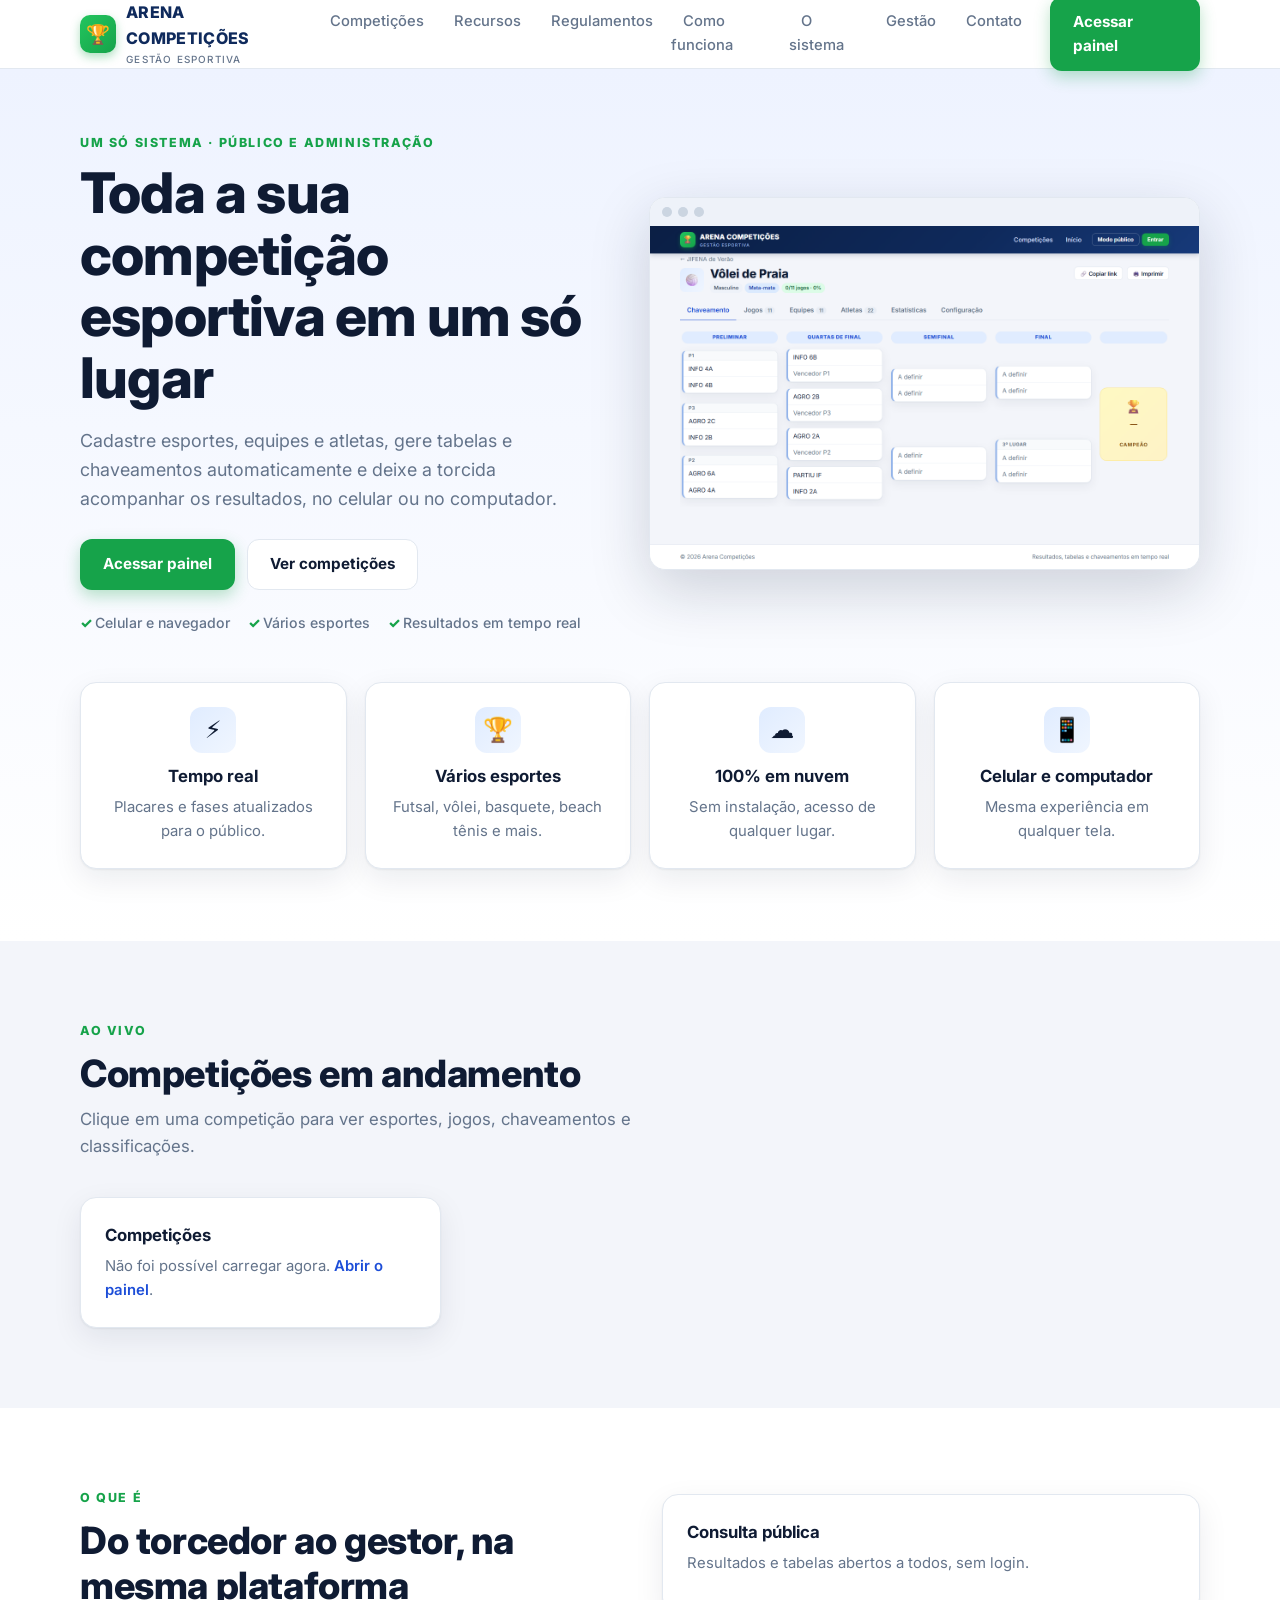
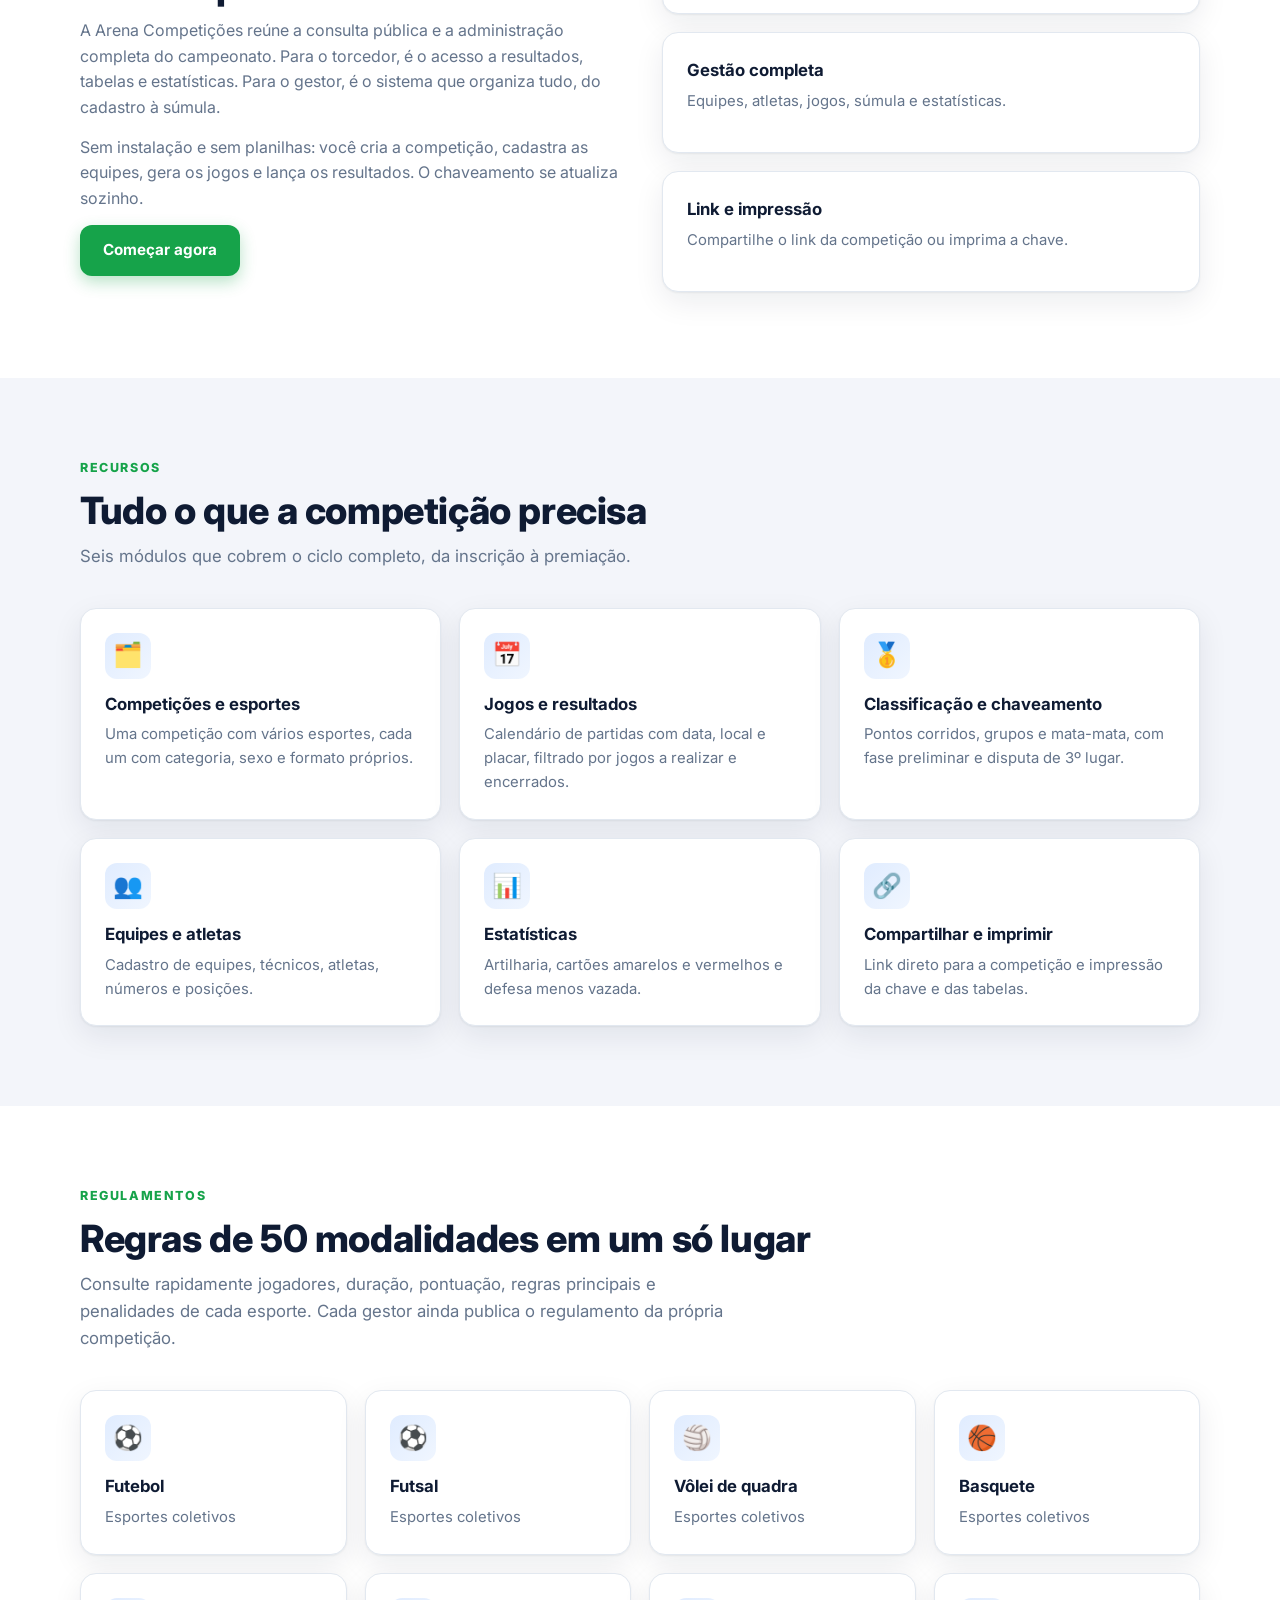
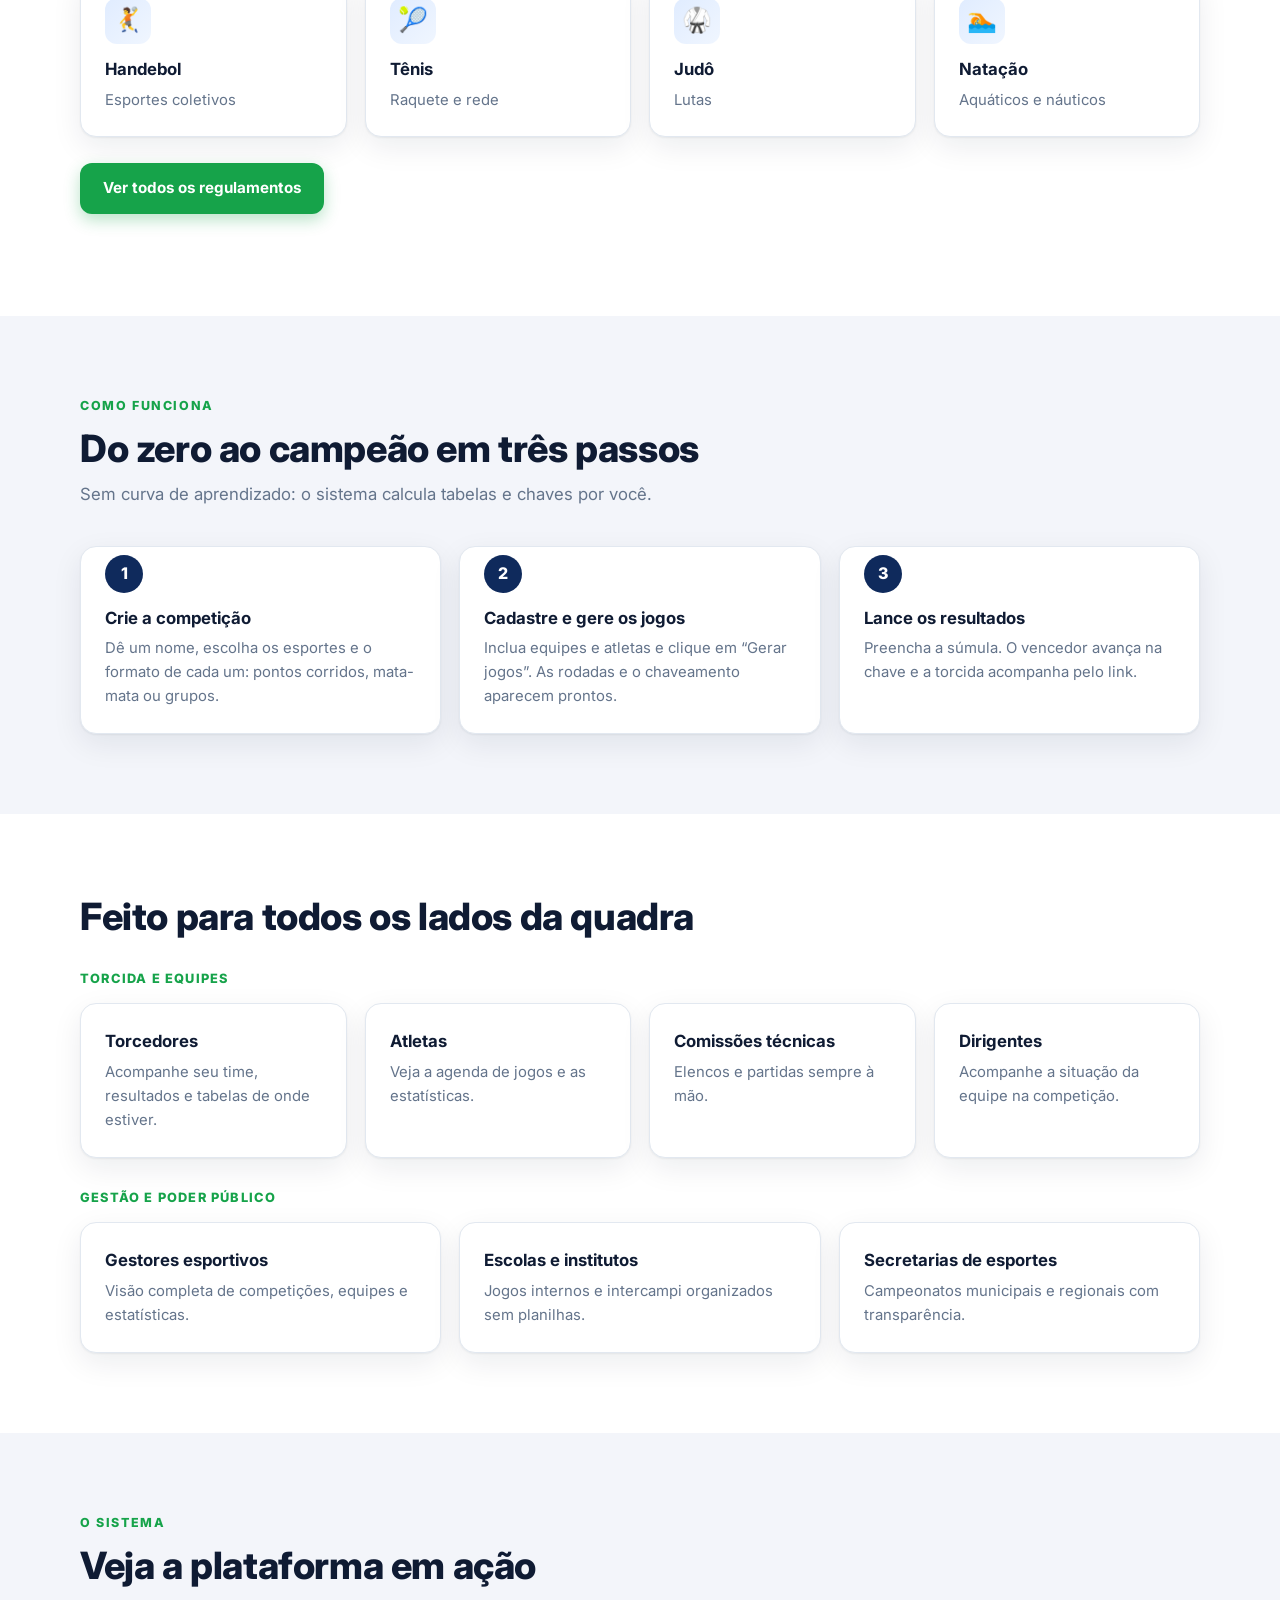
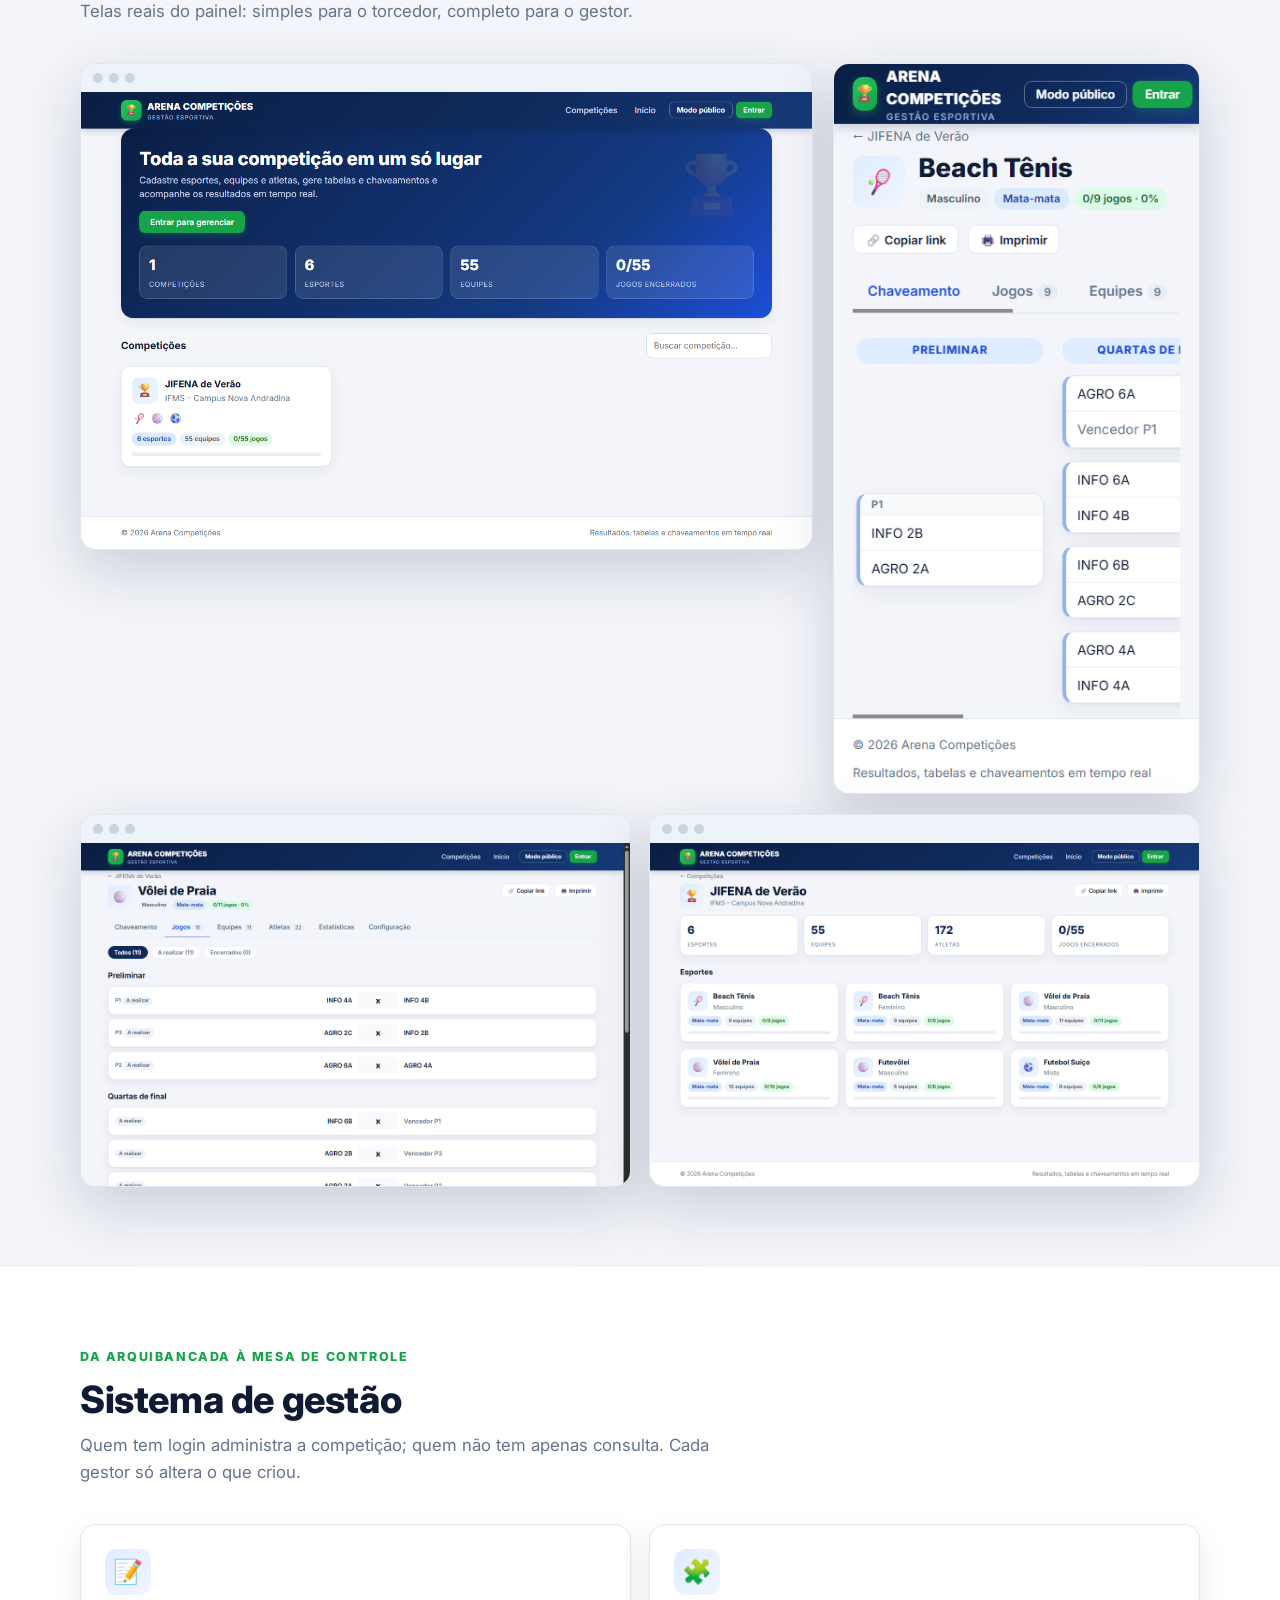
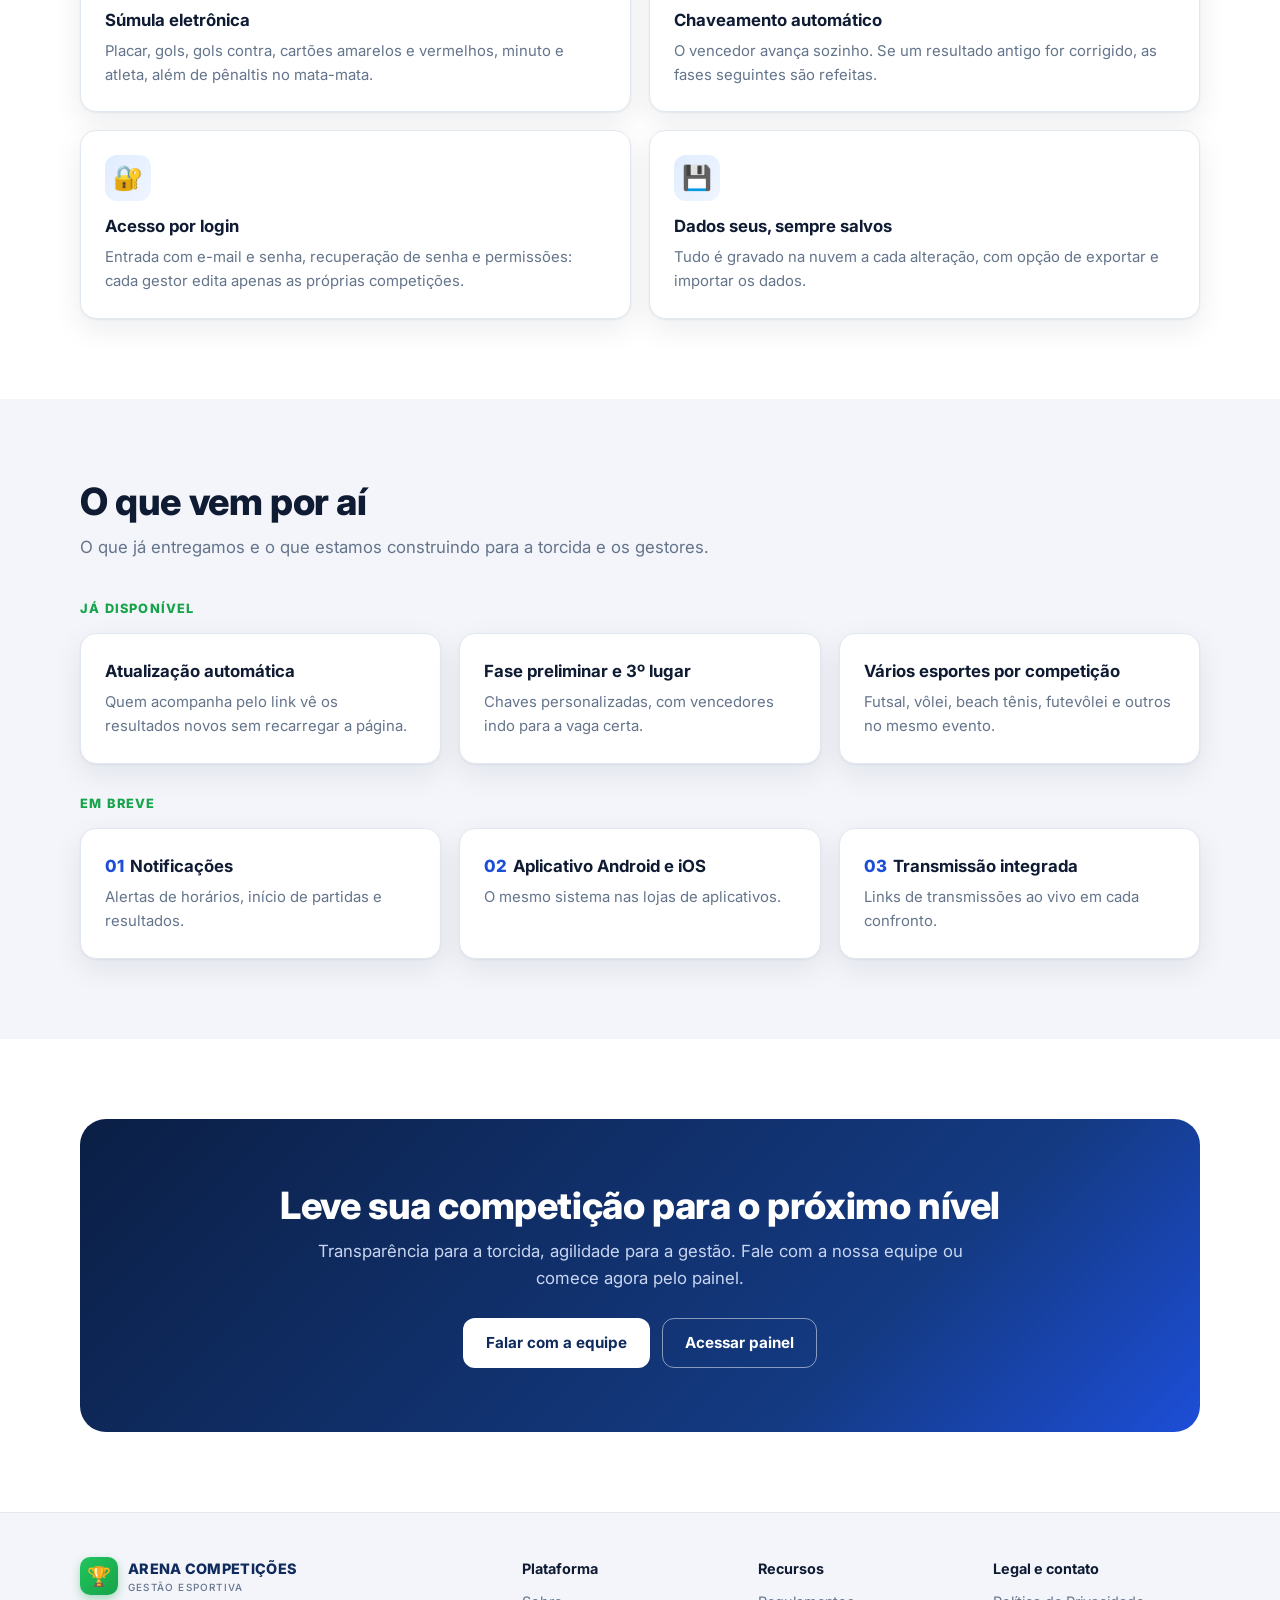
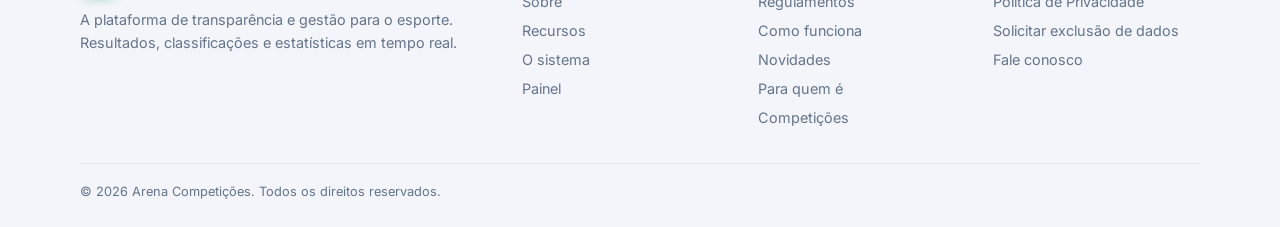
==== index.html @ 0e1d052c "feat: seção de regulamentos com 50 modalidades e regulamento por competição - catálogo regras.js: re" ====
<!doctype html>
<html lang="pt-BR">
<head>
<meta charset="utf-8">
<meta name="viewport" content="width=device-width, initial-scale=1">
<title>Arena Competições – Gestão Esportiva</title>
<meta name="description" content="Cadastre esportes, equipes e atletas, gere tabelas e chaveamentos e acompanhe os resultados em tempo real. Para o torcedor e para o gestor.">
<meta name="theme-color" content="#0f2a5c">
<link rel="preconnect" href="https://fonts.googleapis.com">
<link rel="preconnect" href="https://fonts.gstatic.com" crossorigin>
<link rel="stylesheet" href="https://fonts.googleapis.com/css2?family=Inter:wght@400;500;600;700;800&display=swap">
<style>
:root{--bg:#fff;--soft:#f3f5fa;--ink:#0f1b33;--mut:#64748b;--line:#e2e8f0;--brand:#0f2a5c;--blue:#1d4ed8;--pri:#16a34a;--pri2:#15803d;--shadow:0 1px 2px rgba(15,27,51,.06),0 10px 30px rgba(15,27,51,.08)}
*{box-sizing:border-box;margin:0;padding:0}
html{scroll-behavior:smooth;scroll-padding-top:76px}
body{font-family:Inter,system-ui,-apple-system,"Segoe UI",Roboto,sans-serif;background:var(--bg);color:var(--ink);line-height:1.6;-webkit-font-smoothing:antialiased}
a{color:inherit;text-decoration:none}
.wrap{max-width:1160px;margin:0 auto;padding:0 20px}
header{position:sticky;top:0;z-index:10;background:rgba(255,255,255,.92);backdrop-filter:blur(10px);border-bottom:1px solid var(--line)}
.nav{display:flex;align-items:center;justify-content:space-between;height:68px;gap:16px}
.logo{display:flex;align-items:center;gap:10px;font-weight:800;letter-spacing:.3px;color:var(--brand)}
.logo i{font-style:normal;width:38px;height:38px;border-radius:10px;background:linear-gradient(135deg,#22c55e,#16a34a);display:grid;place-items:center;font-size:1.2rem;box-shadow:0 4px 10px rgba(22,163,74,.35)}
.logo small{display:block;font-size:.62rem;font-weight:500;color:var(--mut);letter-spacing:1.2px;text-transform:uppercase}
nav ul{display:flex;gap:6px;list-style:none;font-size:.92rem;font-weight:500;color:var(--mut)}
nav a{padding:8px 12px;border-radius:8px}nav a:hover{background:var(--soft);color:var(--ink)}
.btn{display:inline-flex;align-items:center;gap:6px;padding:12px 22px;border-radius:12px;font-weight:700;border:1px solid transparent;cursor:pointer;font-size:.95rem;font-family:inherit;transition:.15s}
.btn-p{background:var(--pri);color:#fff;box-shadow:0 6px 16px rgba(22,163,74,.3)}.btn-p:hover{background:var(--pri2);transform:translateY(-1px)}
.btn-o{border-color:var(--line);background:#fff;color:var(--ink)}.btn-o:hover{border-color:var(--blue);color:var(--blue)}
.btn-w{background:#fff;color:var(--brand)}.btn-w:hover{transform:translateY(-1px)}
.menu-btn{display:none;background:none;border:0;font-size:1.6rem;color:var(--ink)}
section{padding:80px 0}
.alt{background:var(--soft)}
.eyebrow{color:var(--pri);font-size:.78rem;font-weight:800;letter-spacing:1.6px;text-transform:uppercase;margin-bottom:10px}
h1{font-size:clamp(2.1rem,5vw,3.5rem);line-height:1.1;letter-spacing:-.8px;font-weight:800;margin-bottom:18px}
h2{font-size:clamp(1.65rem,3.4vw,2.35rem);line-height:1.2;letter-spacing:-.4px;font-weight:800;margin-bottom:10px}
.sub{color:var(--mut);max-width:660px;margin-bottom:38px;font-size:1.05rem}
.hero{background:linear-gradient(180deg,#eef3ff,#fff);padding:64px 0 72px}
.hero-g{display:grid;grid-template-columns:1fr 1.05fr;gap:44px;align-items:center}
.hero p.lead{color:var(--mut);font-size:1.12rem;margin-bottom:26px;max-width:540px}
.actions{display:flex;gap:12px;flex-wrap:wrap;margin-bottom:22px}
.tags{display:flex;gap:18px;flex-wrap:wrap;color:var(--mut);font-size:.88rem;font-weight:500}
.tags span::before{content:"✓ ";color:var(--pri);font-weight:800}
.frame{border-radius:16px;overflow:hidden;background:#fff;border:1px solid var(--line);box-shadow:0 20px 60px rgba(15,27,51,.18)}
.frame .dots{background:#eef2f9;padding:9px 12px;display:flex;gap:6px}
.frame .dots b{width:10px;height:10px;border-radius:50%;background:#cbd5e1}
.frame img{display:block;width:100%;height:auto}
.grid{display:grid;gap:18px}
.g4{grid-template-columns:repeat(4,1fr)}.g3{grid-template-columns:repeat(3,1fr)}.g2{grid-template-columns:repeat(2,1fr)}
.card{background:#fff;border:1px solid var(--line);border-radius:16px;padding:24px;box-shadow:var(--shadow)}
.card h3{font-size:1.05rem;margin-bottom:6px}.card p{color:var(--mut);font-size:.93rem}
.ico{width:46px;height:46px;border-radius:12px;background:linear-gradient(135deg,#e0ecff,#f0f6ff);display:grid;place-items:center;font-size:1.5rem;margin-bottom:12px}
.kpis{margin-top:48px}
.kpis .card{text-align:center}.kpis .ico{margin:0 auto 10px}
a.live{display:block;transition:.18s}a.live:hover{transform:translateY(-4px);box-shadow:0 18px 40px rgba(15,27,51,.14);border-color:#b9c8e6}
.chips{display:flex;gap:6px;flex-wrap:wrap;margin-top:12px}
.tag{font-size:.74rem;padding:3px 10px;border-radius:99px;background:#eef2f9;color:#475569;font-weight:600}
.steps{counter-reset:s}
.step{position:relative;padding-top:8px}
.step::before{counter-increment:s;content:counter(s);display:grid;place-items:center;width:38px;height:38px;border-radius:50%;background:var(--brand);color:#fff;font-weight:800;margin-bottom:12px}
.two{display:grid;grid-template-columns:1fr 1fr;gap:44px;align-items:center}
.two p{color:var(--mut);margin-bottom:14px}
.group{margin:30px 0 14px;font-size:.8rem;color:var(--pri);font-weight:800;letter-spacing:1.2px;text-transform:uppercase}
.gal{display:grid;grid-template-columns:2fr 1fr;gap:20px;align-items:start}
.gal .col{display:grid;gap:20px}
.cta-box{background:linear-gradient(135deg,#0b1f45,#143a82 70%,#1d4ed8);color:#fff;border-radius:26px;text-align:center;padding:64px 24px}
.cta-box .sub{color:#c9d6f2;margin:0 auto 26px}
.num{color:var(--blue);font-weight:800;margin-right:6px}
footer{border-top:1px solid var(--line);padding:44px 0 24px;font-size:.9rem;color:var(--mut);background:var(--soft)}
.fgrid{display:grid;grid-template-columns:2fr 1fr 1fr 1fr;gap:28px;margin-bottom:28px}
footer h4{color:var(--ink);margin-bottom:10px;font-size:.9rem}footer li{list-style:none;margin-bottom:6px}footer a:hover{color:var(--blue)}
.copy{border-top:1px solid var(--line);padding-top:18px;font-size:.8rem}
dialog{margin:auto;background:#fff;color:var(--ink);border:0;border-radius:20px;padding:28px;width:min(540px,94vw);max-height:92vh;overflow:auto;box-shadow:0 30px 80px rgba(11,31,69,.35)}
dialog::backdrop{background:rgba(11,31,69,.55);backdrop-filter:blur(3px)}
form{display:grid;gap:12px;margin-top:14px}
label{font-size:.8rem;color:var(--mut);display:grid;gap:5px;font-weight:600}
input,select,textarea{background:#fff;border:1px solid #cbd5e1;color:var(--ink);border-radius:10px;padding:10px 12px;font:inherit}
input:focus,select:focus,textarea:focus{outline:none;border-color:var(--blue);box-shadow:0 0 0 3px rgba(29,78,216,.15)}
.close{float:right;background:none;border:0;color:var(--mut);font-size:1.6rem;cursor:pointer}
.msg{font-size:.9rem;border-radius:10px;padding:10px 12px}
.msg.ok{background:#f0fdf4;color:#14532d;border:1px solid #bbf7d0}.msg.err{background:#fef2f2;color:#7f1d1d;border:1px solid #fecaca}
@media(max-width:900px){
 .hero-g,.two,.gal{grid-template-columns:1fr}.g4{grid-template-columns:repeat(2,1fr)}.g3{grid-template-columns:1fr 1fr}.fgrid{grid-template-columns:1fr 1fr}
 .menu-btn{display:block}nav ul{display:none;position:absolute;top:68px;left:0;right:0;background:#fff;flex-direction:column;padding:12px 20px;border-bottom:1px solid var(--line)}nav ul.open{display:flex}
 .nav>.btn{display:none}section{padding:56px 0}
}
@media(max-width:560px){.g4,.g3,.g2,.fgrid{grid-template-columns:1fr}}
</style>
</head>
<body id="topo">
<header>
 <div class="wrap nav">
  <a class="logo" href="#topo"><i>🏆</i><span>ARENA COMPETIÇÕES<small>Gestão Esportiva</small></span></a>
  <nav>
   <button class="menu-btn" aria-label="Abrir menu" onclick="document.getElementById('menu').classList.toggle('open')">☰</button>
   <ul id="menu" onclick="this.classList.remove('open')">
    <li><a href="#ao-vivo">Competições</a></li><li><a href="#recursos">Recursos</a></li><li><a href="regulamentos.html">Regulamentos</a></li><li><a href="#como">Como funciona</a></li>
    <li><a href="#galeria">O sistema</a></li><li><a href="#gestao">Gestão</a></li><li><a href="#contato">Contato</a></li>
   </ul>
  </nav>
  <a class="btn btn-p" href="app.html">Acessar painel</a>
 </div>
</header>

<section class="hero">
 <div class="wrap hero-g">
  <div>
   <div class="eyebrow">Um só sistema · público e administração</div>
   <h1>Toda a sua competição esportiva em um só lugar</h1>
   <p class="lead">Cadastre esportes, equipes e atletas, gere tabelas e chaveamentos automaticamente e deixe a torcida acompanhar os resultados, no celular ou no computador.</p>
   <div class="actions"><a class="btn btn-p" href="app.html">Acessar painel</a><a class="btn btn-o" href="#ao-vivo">Ver competições</a></div>
   <div class="tags"><span>Celular e navegador</span><span>Vários esportes</span><span>Resultados em tempo real</span></div>
  </div>
  <div class="frame"><div class="dots"><b></b><b></b><b></b></div><img src="img/print-chave.png" alt="Chaveamento de uma competição no painel" width="1280" height="800"></div>
 </div>
 <div class="wrap grid g4 kpis">
  <div class="card"><div class="ico">⚡</div><h3>Tempo real</h3><p>Placares e fases atualizados para o público.</p></div>
  <div class="card"><div class="ico">🏆</div><h3>Vários esportes</h3><p>Futsal, vôlei, basquete, beach tênis e mais.</p></div>
  <div class="card"><div class="ico">☁️</div><h3>100% em nuvem</h3><p>Sem instalação, acesso de qualquer lugar.</p></div>
  <div class="card"><div class="ico">📱</div><h3>Celular e computador</h3><p>Mesma experiência em qualquer tela.</p></div>
 </div>
</section>

<section class="alt" id="ao-vivo">
 <div class="wrap">
  <div class="eyebrow">Ao vivo</div>
  <h2>Competições em andamento</h2>
  <p class="sub">Clique em uma competição para ver esportes, jogos, chaveamentos e classificações.</p>
  <div class="grid g3" id="listaVivo"><div class="card"><p>Carregando competições…</p></div></div>
 </div>
</section>

<section id="sobre">
 <div class="wrap two">
  <div>
   <div class="eyebrow">O que é</div>
   <h2>Do torcedor ao gestor, na mesma plataforma</h2>
   <p>A Arena Competições reúne a consulta pública e a administração completa do campeonato. Para o torcedor, é o acesso a resultados, tabelas e estatísticas. Para o gestor, é o sistema que organiza tudo, do cadastro à súmula.</p>
   <p>Sem instalação e sem planilhas: você cria a competição, cadastra as equipes, gera os jogos e lança os resultados. O chaveamento se atualiza sozinho.</p>
   <div class="actions"><a class="btn btn-p" href="app.html">Começar agora</a></div>
  </div>
  <div class="grid">
   <div class="card"><h3>Consulta pública</h3><p>Resultados e tabelas abertos a todos, sem login.</p></div>
   <div class="card"><h3>Gestão completa</h3><p>Equipes, atletas, jogos, súmula e estatísticas.</p></div>
   <div class="card"><h3>Link e impressão</h3><p>Compartilhe o link da competição ou imprima a chave.</p></div>
  </div>
 </div>
</section>

<section class="alt" id="recursos">
 <div class="wrap">
  <div class="eyebrow">Recursos</div>
  <h2>Tudo o que a competição precisa</h2>
  <p class="sub">Seis módulos que cobrem o ciclo completo, da inscrição à premiação.</p>
  <div class="grid g3">
   <div class="card"><div class="ico">🗂️</div><h3>Competições e esportes</h3><p>Uma competição com vários esportes, cada um com categoria, sexo e formato próprios.</p></div>
   <div class="card"><div class="ico">📅</div><h3>Jogos e resultados</h3><p>Calendário de partidas com data, local e placar, filtrado por jogos a realizar e encerrados.</p></div>
   <div class="card"><div class="ico">🥇</div><h3>Classificação e chaveamento</h3><p>Pontos corridos, grupos e mata-mata, com fase preliminar e disputa de 3º lugar.</p></div>
   <div class="card"><div class="ico">👥</div><h3>Equipes e atletas</h3><p>Cadastro de equipes, técnicos, atletas, números e posições.</p></div>
   <div class="card"><div class="ico">📊</div><h3>Estatísticas</h3><p>Artilharia, cartões amarelos e vermelhos e defesa menos vazada.</p></div>
   <div class="card"><div class="ico">🔗</div><h3>Compartilhar e imprimir</h3><p>Link direto para a competição e impressão da chave e das tabelas.</p></div>
  </div>
 </div>
</section>

<section id="regulamentos">
 <div class="wrap">
  <div class="eyebrow">Regulamentos</div>
  <h2>Regras de <span id="qtdRegras">50</span> modalidades em um só lugar</h2>
  <p class="sub">Consulte rapidamente jogadores, duração, pontuação, regras principais e penalidades de cada esporte. Cada gestor ainda publica o regulamento da própria competição.</p>
  <div class="grid g4" id="vitrineRegras"></div>
  <div class="actions" style="margin-top:26px"><a class="btn btn-p" href="regulamentos.html">Ver todos os regulamentos</a></div>
 </div>
</section>

<section class="alt" id="como">
 <div class="wrap">
  <div class="eyebrow">Como funciona</div>
  <h2>Do zero ao campeão em três passos</h2>
  <p class="sub">Sem curva de aprendizado: o sistema calcula tabelas e chaves por você.</p>
  <div class="grid g3 steps">
   <div class="card step"><h3>Crie a competição</h3><p>Dê um nome, escolha os esportes e o formato de cada um: pontos corridos, mata-mata ou grupos.</p></div>
   <div class="card step"><h3>Cadastre e gere os jogos</h3><p>Inclua equipes e atletas e clique em “Gerar jogos”. As rodadas e o chaveamento aparecem prontos.</p></div>
   <div class="card step"><h3>Lance os resultados</h3><p>Preencha a súmula. O vencedor avança na chave e a torcida acompanha pelo link.</p></div>
  </div>
 </div>
</section>

<section id="publico">
 <div class="wrap">
  <h2>Feito para todos os lados da quadra</h2>
  <div class="group">Torcida e equipes</div>
  <div class="grid g4">
   <div class="card"><h3>Torcedores</h3><p>Acompanhe seu time, resultados e tabelas de onde estiver.</p></div>
   <div class="card"><h3>Atletas</h3><p>Veja a agenda de jogos e as estatísticas.</p></div>
   <div class="card"><h3>Comissões técnicas</h3><p>Elencos e partidas sempre à mão.</p></div>
   <div class="card"><h3>Dirigentes</h3><p>Acompanhe a situação da equipe na competição.</p></div>
  </div>
  <div class="group">Gestão e poder público</div>
  <div class="grid g3">
   <div class="card"><h3>Gestores esportivos</h3><p>Visão completa de competições, equipes e estatísticas.</p></div>
   <div class="card"><h3>Escolas e institutos</h3><p>Jogos internos e intercampi organizados sem planilhas.</p></div>
   <div class="card"><h3>Secretarias de esportes</h3><p>Campeonatos municipais e regionais com transparência.</p></div>
  </div>
 </div>
</section>

<section class="alt" id="galeria">
 <div class="wrap">
  <div class="eyebrow">O sistema</div>
  <h2>Veja a plataforma em ação</h2>
  <p class="sub">Telas reais do painel: simples para o torcedor, completo para o gestor.</p>
  <div class="gal">
   <div class="frame"><div class="dots"><b></b><b></b><b></b></div><img src="img/print-home.png" alt="Tela inicial do painel" loading="lazy" width="1280" height="800"></div>
   <div class="col">
    <div class="frame"><img src="img/print-mobile.png" alt="Chaveamento no celular" loading="lazy" width="390" height="780"></div>
   </div>
  </div>
  <div class="grid g2" style="margin-top:20px">
   <div class="frame"><div class="dots"><b></b><b></b><b></b></div><img src="img/print-jogos.png" alt="Lista de jogos com filtros" loading="lazy" width="1280" height="800"></div>
   <div class="frame"><div class="dots"><b></b><b></b><b></b></div><img src="img/print-competicao.png" alt="Esportes de uma competição" loading="lazy" width="1280" height="800"></div>
  </div>
 </div>
</section>

<section id="gestao">
 <div class="wrap">
  <div class="eyebrow">Da arquibancada à mesa de controle</div>
  <h2>Sistema de gestão</h2>
  <p class="sub">Quem tem login administra a competição; quem não tem apenas consulta. Cada gestor só altera o que criou.</p>
  <div class="grid g2">
   <div class="card"><div class="ico">📝</div><h3>Súmula eletrônica</h3><p>Placar, gols, gols contra, cartões amarelos e vermelhos, minuto e atleta, além de pênaltis no mata-mata.</p></div>
   <div class="card"><div class="ico">🧩</div><h3>Chaveamento automático</h3><p>O vencedor avança sozinho. Se um resultado antigo for corrigido, as fases seguintes são refeitas.</p></div>
   <div class="card"><div class="ico">🔐</div><h3>Acesso por login</h3><p>Entrada com e-mail e senha, recuperação de senha e permissões: cada gestor edita apenas as próprias competições.</p></div>
   <div class="card"><div class="ico">💾</div><h3>Dados seus, sempre salvos</h3><p>Tudo é gravado na nuvem a cada alteração, com opção de exportar e importar os dados.</p></div>
  </div>
 </div>
</section>

<section class="alt" id="roadmap">
 <div class="wrap">
  <h2>O que vem por aí</h2>
  <p class="sub">O que já entregamos e o que estamos construindo para a torcida e os gestores.</p>
  <div class="group">Já disponível</div>
  <div class="grid g3">
   <div class="card"><h3>Atualização automática</h3><p>Quem acompanha pelo link vê os resultados novos sem recarregar a página.</p></div>
   <div class="card"><h3>Fase preliminar e 3º lugar</h3><p>Chaves personalizadas, com vencedores indo para a vaga certa.</p></div>
   <div class="card"><h3>Vários esportes por competição</h3><p>Futsal, vôlei, beach tênis, futevôlei e outros no mesmo evento.</p></div>
  </div>
  <div class="group">Em breve</div>
  <div class="grid g3">
   <div class="card"><h3><span class="num">01</span>Notificações</h3><p>Alertas de horários, início de partidas e resultados.</p></div>
   <div class="card"><h3><span class="num">02</span>Aplicativo Android e iOS</h3><p>O mesmo sistema nas lojas de aplicativos.</p></div>
   <div class="card"><h3><span class="num">03</span>Transmissão integrada</h3><p>Links de transmissões ao vivo em cada confronto.</p></div>
  </div>
 </div>
</section>

<section id="contato">
 <div class="wrap">
  <div class="cta-box">
   <h2>Leve sua competição para o próximo nível</h2>
   <p class="sub">Transparência para a torcida, agilidade para a gestão. Fale com a nossa equipe ou comece agora pelo painel.</p>
   <div class="actions" style="justify-content:center;margin:0"><button class="btn btn-w" data-contato>Falar com a equipe</button><a class="btn btn-o" style="background:transparent;color:#fff;border-color:rgba(255,255,255,.5)" href="app.html">Acessar painel</a></div>
  </div>
 </div>
</section>

<footer>
 <div class="wrap">
  <div class="fgrid">
   <div><div class="logo"><i>🏆</i><span>ARENA COMPETIÇÕES<small>Gestão Esportiva</small></span></div><p style="margin-top:12px">A plataforma de transparência e gestão para o esporte. Resultados, classificações e estatísticas em tempo real.</p></div>
   <div><h4>Plataforma</h4><ul><li><a href="#sobre">Sobre</a></li><li><a href="#recursos">Recursos</a></li><li><a href="#galeria">O sistema</a></li><li><a href="app.html">Painel</a></li></ul></div>
   <div><h4>Recursos</h4><ul><li><a href="regulamentos.html">Regulamentos</a></li><li><a href="#como">Como funciona</a></li><li><a href="#roadmap">Novidades</a></li><li><a href="#publico">Para quem é</a></li><li><a href="#ao-vivo">Competições</a></li></ul></div>
   <div><h4>Legal e contato</h4><ul><li><a href="privacidade.html">Política de Privacidade</a></li><li><a href="#contato" data-contato>Solicitar exclusão de dados</a></li><li><a href="#contato" data-contato>Fale conosco</a></li></ul></div>
  </div>
  <div class="copy">© <span id="ano">2026</span> Arena Competições. Todos os direitos reservados.</div>
 </div>
</footer>

<dialog id="dlg">
 <button class="close" aria-label="Fechar" onclick="dlg.close()">×</button>
 <h3>Falar com a equipe</h3>
 <p style="color:var(--mut);font-size:.9rem">Conte seu interesse. Retornaremos pelo e-mail ou WhatsApp informado.</p>
 <form id="frm">
  <label>Nome *<input name="nome" required maxlength="120"></label>
  <label>E-mail *<input name="email" type="email" required maxlength="160"></label>
  <label>WhatsApp *<input name="whats" required maxlength="30" inputmode="tel"></label>
  <label>Tipo de gestor *<select name="tipo" required><option value="">Selecione</option><option>Particular</option><option>Público</option></select></label>
  <label>Cidade *<input name="cidade" required maxlength="80"></label>
  <label>Estado (UF) *<select name="uf" required><option value="">UF</option></select></label>
  <label>Modalidades *<input name="mod" required maxlength="160"></label>
  <label>Período de utilização *<input name="per" required maxlength="80"></label>
  <label>Seu interesse *<textarea name="msg" rows="3" required maxlength="1000"></textarea></label>
  <div id="frmMsg" class="msg" hidden></div>
  <button class="btn btn-p" type="submit" id="frmBtn">Enviar contato</button>
 </form>
</dialog>

<script src="regras.js"></script>
<script>
var SUPA ="https://ehkatujpkryswbslnjcx.supabase.co";
var CHAVE = "sb_publishable_6BRG9Jj5IyoRcIMCDxdbLw_FA9hA46R"; // chave publicável (pode ficar no navegador)
function esc(s) { return String(s == null ? "" : s).replace(/[&<>"']/g, function (c) { return { "&": "&amp;", "<": "&lt;", ">": "&gt;", '"': "&quot;", "'": "&#39;" }[c]; }); }
function icone(m) {
  m = (m || "").toLowerCase();
  if (/vôlei|volei|futev/.test(m)) return "🏐"; if (/tênis|tenis/.test(m)) return "🎾"; if (/basq/.test(m)) return "🏀";
  if (/handeb/.test(m)) return "🤾"; if (/fut|soci|suíç|suic/.test(m)) return "⚽"; return "🏅";
}
document.getElementById("ano").textContent = new Date().getFullYear();

/* vitrine de regulamentos (catálogo local) */
document.getElementById("qtdRegras").textContent = REGRAS.length;
document.getElementById("vitrineRegras").innerHTML = ["futebol", "futsal", "volei", "basquete", "handebol", "tenis", "judo", "natacao"].map(function (id) {
  var r = REGRAS.filter(function (x) { return x.id === id; })[0];
  return r ? '<a class="card live" href="regulamentos.html#' + r.id + '"><div class="ico">' + r.ico + "</div><h3>" + esc(r.nome) + "</h3><p>" + esc(r.cat) + "</p></a>" : "";
}).join("");

/* competições reais do banco */
fetch(SUPA + "/rest/v1/competicoes?select=id,nome,local,esportes(id,modalidade,sexo,ordem)&order=ordem", { headers: { apikey: CHAVE } })
  .then(function (r) { if (!r.ok) throw new Error(r.status); return r.json(); })
  .then(function (lista) {
    var box = document.getElementById("listaVivo");
    if (!lista.length) { box.innerHTML = '<div class="card"><h3>Em breve</h3><p>Nenhuma competição publicada ainda.</p></div>'; return; }
    box.innerHTML = lista.map(function (c) {
      var esp = (c.esportes || []).sort(function (a, b) { return a.ordem - b.ordem; });
      var icos = esp.map(function (e) { return icone(e.modalidade); }).filter(function (m, i, a) { return a.indexOf(m) === i; }).join(" ");
      return '<a class="card live" href="app.html#/c/' + encodeURIComponent(c.id) + '"><div class="ico">🏆</div><h3>' + esc(c.nome) + '</h3><p>' + esc(c.local || "Competição esportiva") + '</p>' +
        '<p style="font-size:1.25rem;margin-top:8px">' + icos + '</p><div class="chips"><span class="tag">' + esp.length + " esportes</span><span class=\"tag\">Ver competição →</span></div></a>";
    }).join("");
  })
  .catch(function () {
    document.getElementById("listaVivo").innerHTML = '<div class="card"><h3>Competições</h3><p>Não foi possível carregar agora. <a href="app.html" style="color:var(--blue);font-weight:600">Abrir o painel</a>.</p></div>';
  });

/* contato: grava na tabela "contatos" do Supabase */
var dlg = document.getElementById("dlg"), frm = document.getElementById("frm"), msg = document.getElementById("frmMsg"), btn = document.getElementById("frmBtn");
"AC AL AP AM BA CE DF ES GO MA MT MS MG PA PB PR PE PI RJ RN RS RO RR SC SP SE TO".split(" ").forEach(function (u) { frm.uf.add(new Option(u, u)); });
document.querySelectorAll("[data-contato]").forEach(function (el) {
  el.addEventListener("click", function (e) { e.preventDefault(); msg.hidden = true; dlg.showModal(); });
});
frm.addEventListener("submit", function (e) {
  e.preventDefault();
  var f = frm, corpo = { nome: f.nome.value.trim(), email: f.email.value.trim(), whatsapp: f.whats.value.trim(), tipo: f.tipo.value, cidade: f.cidade.value.trim(),
    uf: f.uf.value, modalidades: f.mod.value.trim(), periodo: f.per.value.trim(), mensagem: f.msg.value.trim() };
  btn.disabled = true; btn.textContent = "Enviando…"; msg.hidden = true;
  fetch(SUPA + "/rest/v1/contatos", { method: "POST", headers: { apikey: CHAVE, "Content-Type": "application/json", Prefer: "return=minimal" }, body: JSON.stringify(corpo) })
    .then(function (r) { if (!r.ok) throw new Error(r.status); frm.reset(); msg.className = "msg ok"; msg.textContent = "Contato enviado! Retornaremos em breve."; msg.hidden = false; })
    .catch(function () { msg.className = "msg err"; msg.textContent = "Não foi possível enviar agora. Tente novamente em instantes."; msg.hidden = false; })
    .then(function () { btn.disabled = false; btn.textContent = "Enviar contato"; });
});
</script>
</body>
</html>
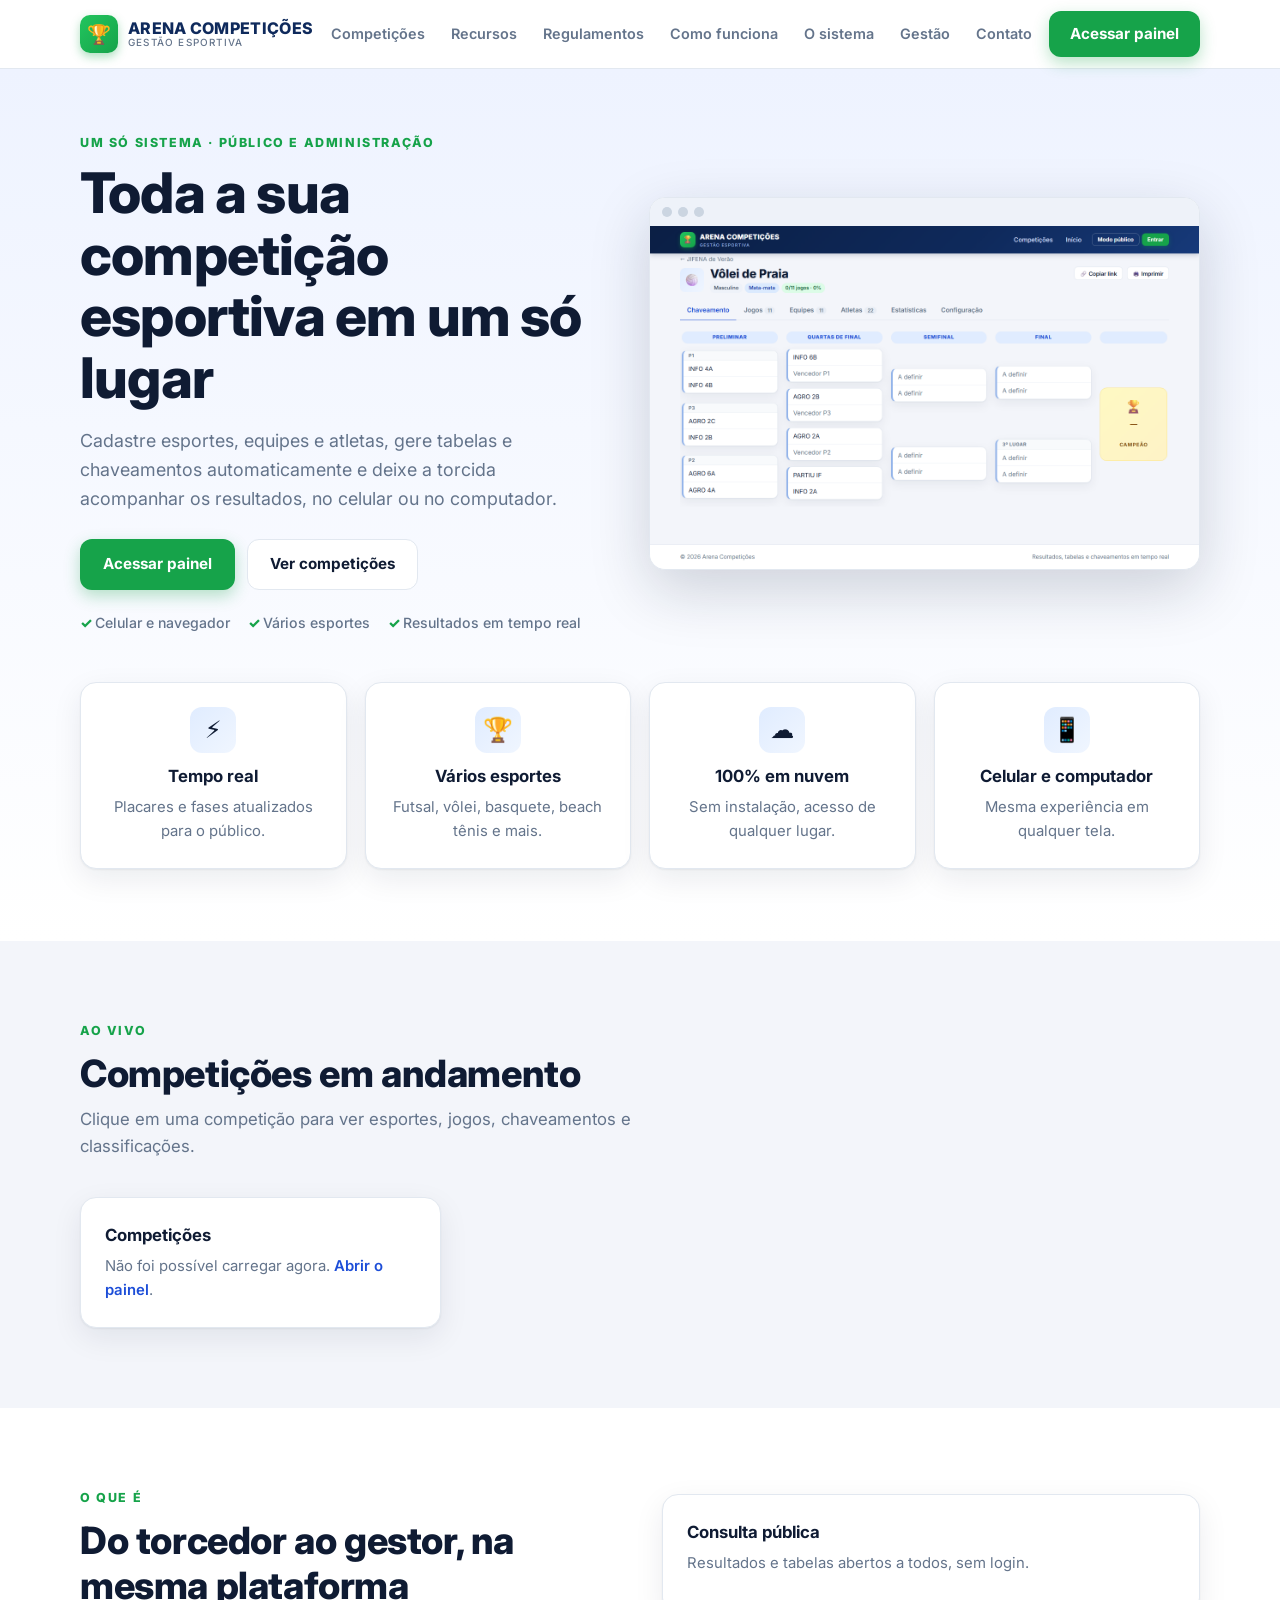
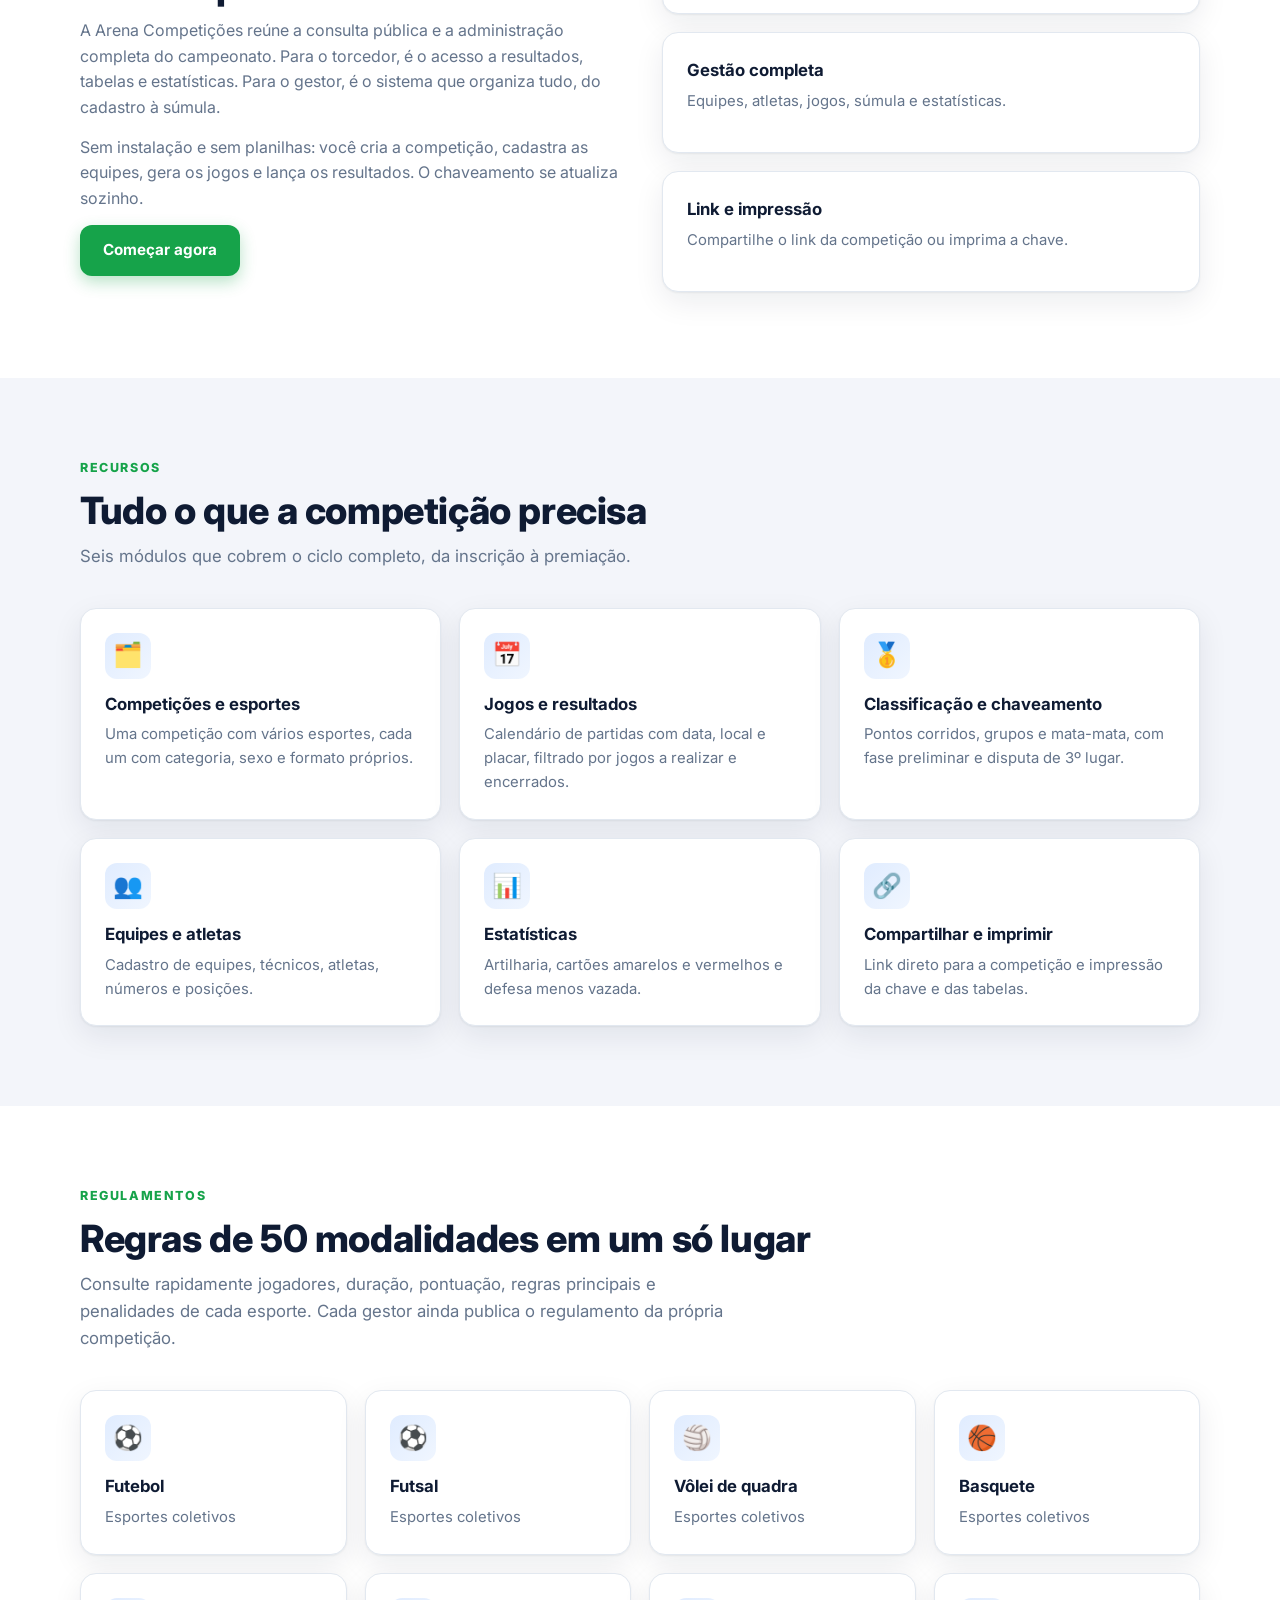
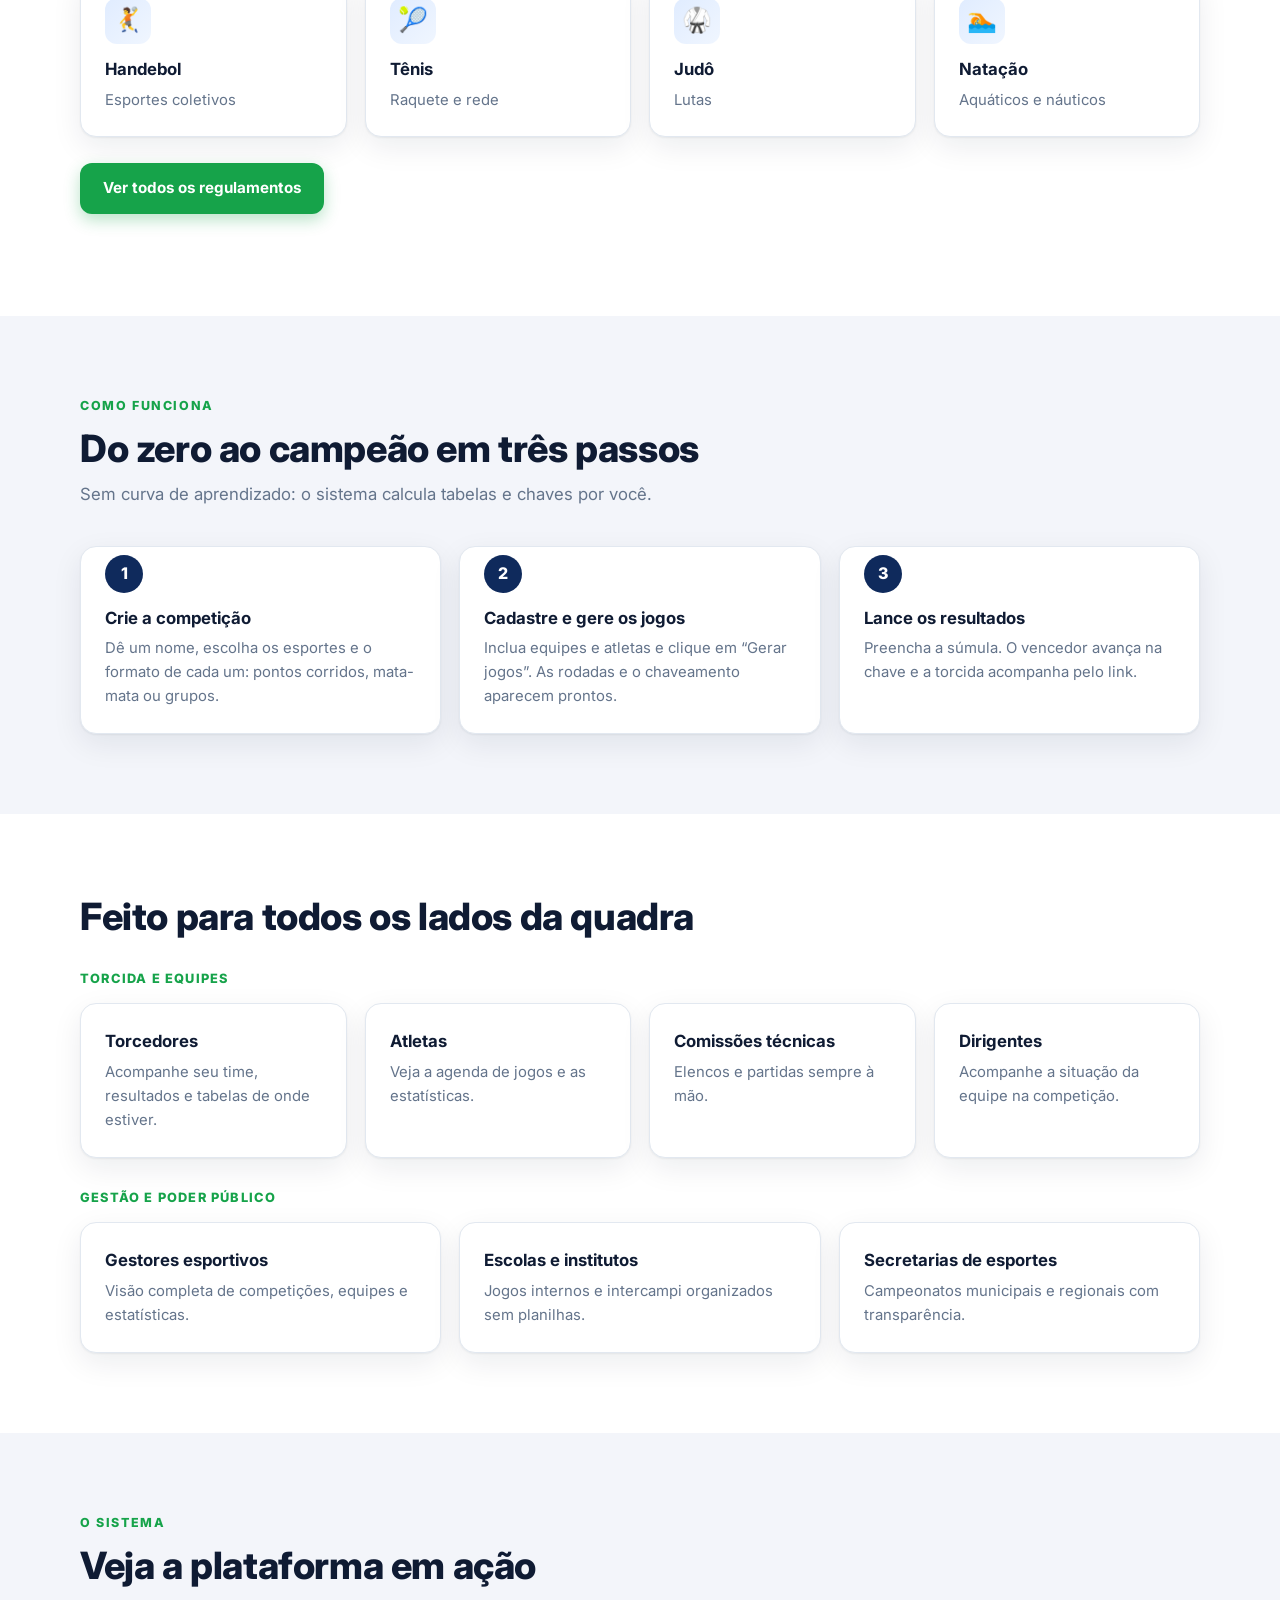
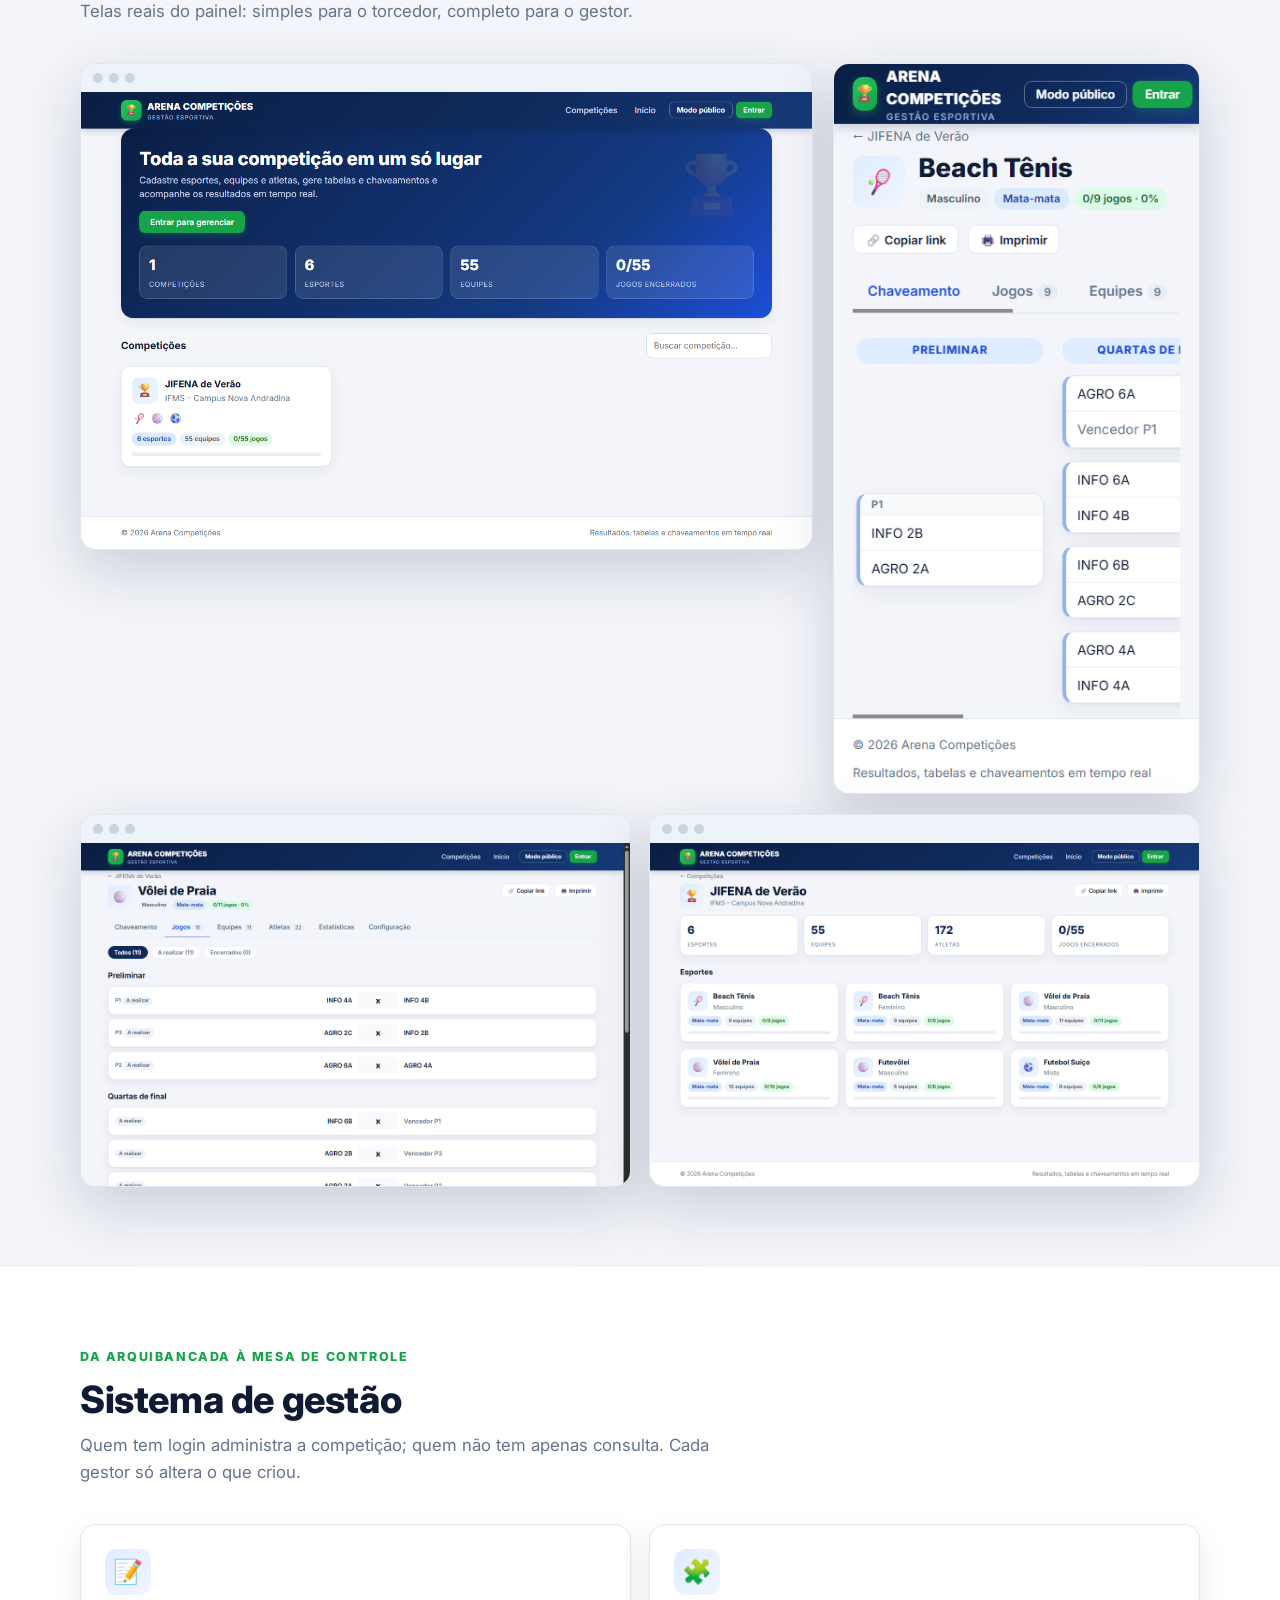
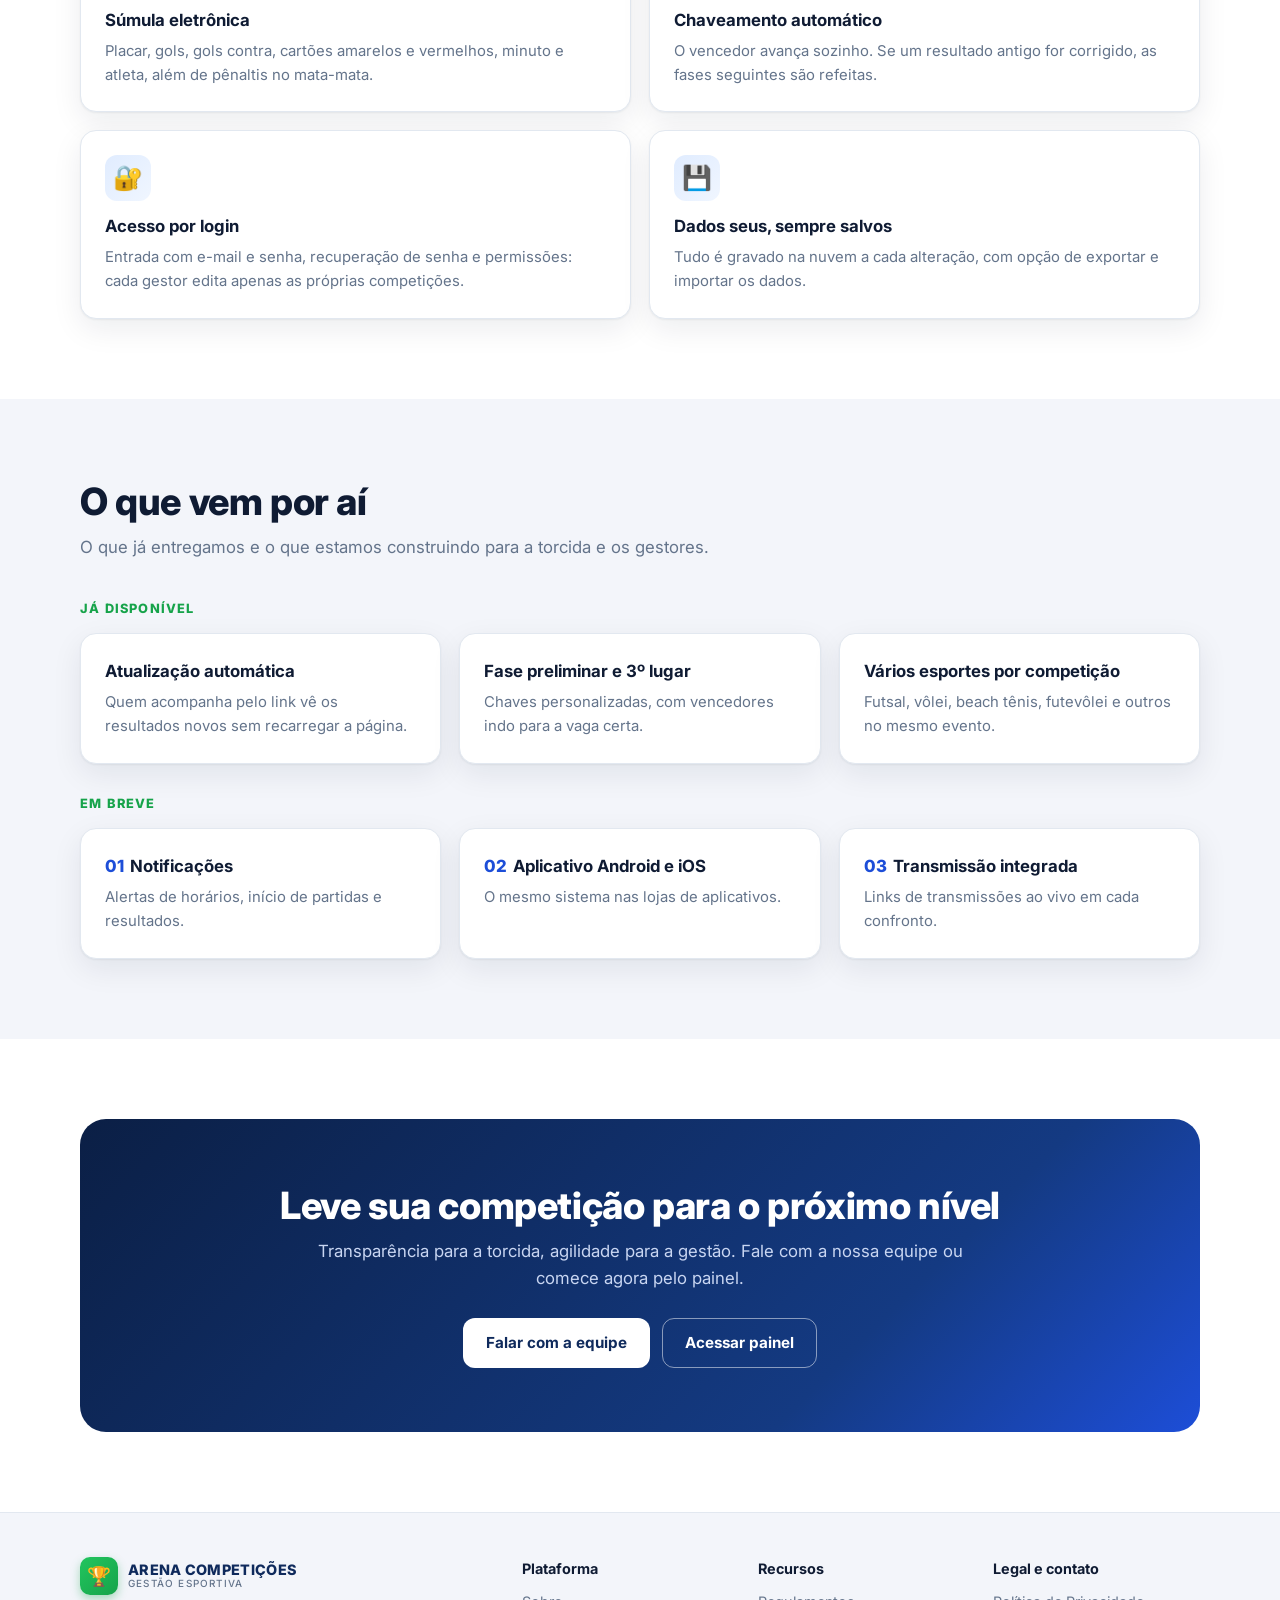
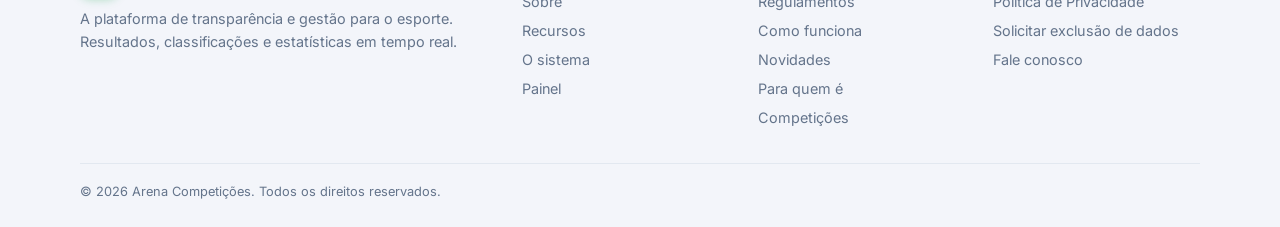
==== commit 98ea9c3f: "feat: menu sem quebra de linha, destaque da seção atual, menu mobile e cartão de competição renovado" ====
--- a/index.html
+++ b/index.html
@@ -17,17 +17,40 @@
 a{color:inherit;text-decoration:none}
 .wrap{max-width:1160px;margin:0 auto;padding:0 20px}
 header{position:sticky;top:0;z-index:10;background:rgba(255,255,255,.92);backdrop-filter:blur(10px);border-bottom:1px solid var(--line)}
-.nav{display:flex;align-items:center;justify-content:space-between;height:68px;gap:16px}
-.logo{display:flex;align-items:center;gap:10px;font-weight:800;letter-spacing:.3px;color:var(--brand)}
+header{transition:box-shadow .2s,background .2s}header.rolou{box-shadow:0 6px 24px rgba(15,27,51,.09)}
+.nav{display:flex;align-items:center;justify-content:space-between;height:68px;gap:20px}
+.nav>nav{flex:1;display:flex;justify-content:center;min-width:0}
+.nav>.btn{padding:10px 20px;white-space:nowrap;flex:none}
+.logo{display:flex;align-items:center;gap:10px;font-weight:800;letter-spacing:.3px;color:var(--brand);white-space:nowrap;line-height:1.15;flex:none}
 .logo i{font-style:normal;width:38px;height:38px;border-radius:10px;background:linear-gradient(135deg,#22c55e,#16a34a);display:grid;place-items:center;font-size:1.2rem;box-shadow:0 4px 10px rgba(22,163,74,.35)}
 .logo small{display:block;font-size:.62rem;font-weight:500;color:var(--mut);letter-spacing:1.2px;text-transform:uppercase}
-nav ul{display:flex;gap:6px;list-style:none;font-size:.92rem;font-weight:500;color:var(--mut)}
-nav a{padding:8px 12px;border-radius:8px}nav a:hover{background:var(--soft);color:var(--ink)}
+nav ul{display:flex;gap:2px;list-style:none;font-size:.9rem;font-weight:600;color:var(--mut)}
+nav a{position:relative;display:block;padding:9px 12px;border-radius:10px;white-space:nowrap;transition:color .15s,background .15s}
+nav a:hover{background:var(--soft);color:var(--ink)}
+nav a::after{content:"";position:absolute;left:12px;right:12px;bottom:3px;height:2px;border-radius:2px;background:var(--pri);transform:scaleX(0);transition:transform .2s}
+nav a.on{color:var(--brand)}nav a.on::after{transform:scaleX(1)}
+nav li.so-mob{display:none}
 .btn{display:inline-flex;align-items:center;gap:6px;padding:12px 22px;border-radius:12px;font-weight:700;border:1px solid transparent;cursor:pointer;font-size:.95rem;font-family:inherit;transition:.15s}
 .btn-p{background:var(--pri);color:#fff;box-shadow:0 6px 16px rgba(22,163,74,.3)}.btn-p:hover{background:var(--pri2);transform:translateY(-1px)}
 .btn-o{border-color:var(--line);background:#fff;color:var(--ink)}.btn-o:hover{border-color:var(--blue);color:var(--blue)}
 .btn-w{background:#fff;color:var(--brand)}.btn-w:hover{transform:translateY(-1px)}
-.menu-btn{display:none;background:none;border:0;font-size:1.6rem;color:var(--ink)}
+.menu-btn{display:none;background:var(--soft);border:1px solid var(--line);border-radius:10px;width:42px;height:42px;font-size:1.3rem;color:var(--ink);cursor:pointer}
+/* cartão de competição */
+.card.comp{padding:0;overflow:hidden;display:flex;flex-direction:column}
+.comp .topo{position:relative;padding:22px 24px 18px;color:#fff;background:linear-gradient(135deg,#0b1f45,#143a82 65%,#1d4ed8)}
+.comp .topo::after{content:"🏆";position:absolute;right:16px;bottom:-14px;font-size:4.2rem;opacity:.16}
+.comp .live-tag{display:inline-flex;align-items:center;gap:6px;font-size:.7rem;font-weight:800;letter-spacing:1px;text-transform:uppercase;background:rgba(255,255,255,.16);border-radius:99px;padding:4px 10px;margin-bottom:12px}
+.comp .live-tag i{width:7px;height:7px;border-radius:50%;background:#4ade80;box-shadow:0 0 0 0 rgba(74,222,128,.7);animation:pulso 1.8s infinite}
+@keyframes pulso{70%{box-shadow:0 0 0 8px rgba(74,222,128,0)}100%{box-shadow:0 0 0 0 rgba(74,222,128,0)}}
+.comp h3{font-size:1.2rem;line-height:1.25;margin:0 0 4px;color:#fff}
+.comp .topo p{color:#c9d6f2;font-size:.88rem}
+.comp .corpo{padding:18px 24px 22px;display:flex;flex-direction:column;gap:14px;flex:1}
+.comp .esps{display:flex;flex-wrap:wrap;gap:8px}
+.comp .esp{display:inline-flex;align-items:center;gap:6px;font-size:.8rem;font-weight:600;color:var(--ink);background:var(--soft);border:1px solid var(--line);border-radius:99px;padding:5px 11px}
+.comp .ver{margin-top:auto;display:flex;align-items:center;justify-content:space-between;font-weight:700;font-size:.9rem;color:var(--blue);border-top:1px solid var(--line);padding-top:14px}
+.comp .ver b{display:grid;place-items:center;width:32px;height:32px;border-radius:50%;background:var(--blue);color:#fff;transition:transform .18s}
+a.comp:hover .ver b{transform:translateX(4px)}
+@media(prefers-reduced-motion:reduce){.comp .live-tag i{animation:none}html{scroll-behavior:auto}}
 section{padding:80px 0}
 .alt{background:var(--soft)}
 .eyebrow{color:var(--pri);font-size:.78rem;font-weight:800;letter-spacing:1.6px;text-transform:uppercase;margin-bottom:10px}
@@ -78,10 +101,18 @@
 .close{float:right;background:none;border:0;color:var(--mut);font-size:1.6rem;cursor:pointer}
 .msg{font-size:.9rem;border-radius:10px;padding:10px 12px}
 .msg.ok{background:#f0fdf4;color:#14532d;border:1px solid #bbf7d0}.msg.err{background:#fef2f2;color:#7f1d1d;border:1px solid #fecaca}
+@media(max-width:1060px){
+ .nav>nav{flex:none;margin-left:auto}
+ .menu-btn{display:block}
+ nav ul{display:none;position:absolute;top:68px;left:0;right:0;background:#fff;flex-direction:column;gap:2px;padding:12px 20px 18px;border-bottom:1px solid var(--line);box-shadow:0 18px 30px rgba(15,27,51,.12)}
+ nav ul.open{display:flex}
+ nav a{padding:13px 12px;font-size:1rem}nav a::after{display:none}nav a.on{background:var(--soft)}
+ nav li.so-mob{display:block;margin-top:8px}nav li.so-mob a{background:var(--pri);color:#fff;text-align:center;font-weight:700}
+ .nav>.btn{display:none}
+}
 @media(max-width:900px){
  .hero-g,.two,.gal{grid-template-columns:1fr}.g4{grid-template-columns:repeat(2,1fr)}.g3{grid-template-columns:1fr 1fr}.fgrid{grid-template-columns:1fr 1fr}
- .menu-btn{display:block}nav ul{display:none;position:absolute;top:68px;left:0;right:0;background:#fff;flex-direction:column;padding:12px 20px;border-bottom:1px solid var(--line)}nav ul.open{display:flex}
- .nav>.btn{display:none}section{padding:56px 0}
+ section{padding:56px 0}
 }
 @media(max-width:560px){.g4,.g3,.g2,.fgrid{grid-template-columns:1fr}}
 </style>
@@ -91,10 +122,11 @@
  <div class="wrap nav">
   <a class="logo" href="#topo"><i>🏆</i><span>ARENA COMPETIÇÕES<small>Gestão Esportiva</small></span></a>
   <nav>
-   <button class="menu-btn" aria-label="Abrir menu" onclick="document.getElementById('menu').classList.toggle('open')">☰</button>
-   <ul id="menu" onclick="this.classList.remove('open')">
+   <button class="menu-btn" id="menuBtn" aria-label="Abrir menu" aria-expanded="false" aria-controls="menu">☰</button>
+   <ul id="menu">
     <li><a href="#ao-vivo">Competições</a></li><li><a href="#recursos">Recursos</a></li><li><a href="regulamentos.html">Regulamentos</a></li><li><a href="#como">Como funciona</a></li>
     <li><a href="#galeria">O sistema</a></li><li><a href="#gestao">Gestão</a></li><li><a href="#contato">Contato</a></li>
+    <li class="so-mob"><a href="app.html">Acessar painel</a></li>
    </ul>
   </nav>
   <a class="btn btn-p" href="app.html">Acessar painel</a>
@@ -308,6 +340,23 @@
 }
 document.getElementById("ano").textContent = new Date().getFullYear();
 
+/* menu: abre/fecha no celular, sombra ao rolar e destaque da seção atual */
+(function () {
+  var cab = document.querySelector("header"), menu = document.getElementById("menu"), bt = document.getElementById("menuBtn");
+  function abrir(v) { menu.classList.toggle("open", v); bt.setAttribute("aria-expanded", v); bt.textContent = v ? "✕" : "☰"; }
+  bt.addEventListener("click", function () { abrir(!menu.classList.contains("open")); });
+  menu.addEventListener("click", function (e) { if (e.target.closest("a")) abrir(false); });
+  document.addEventListener("keydown", function (e) { if (e.key === "Escape") abrir(false); });
+  var links = [].slice.call(menu.querySelectorAll('a[href^="#"]')), alvos = links.map(function (a) { return document.querySelector(a.getAttribute("href")); });
+  function atualizar() {
+    cab.classList.toggle("rolou", window.scrollY > 8);
+    var y = window.scrollY + 120, atual = -1;
+    alvos.forEach(function (s, i) { if (s && s.offsetTop <= y) atual = i; });
+    links.forEach(function (a, i) { a.classList.toggle("on", i === atual); });
+  }
+  window.addEventListener("scroll", atualizar, { passive: true }); window.addEventListener("load", atualizar); atualizar();
+})();
+
 /* vitrine de regulamentos (catálogo local) */
 document.getElementById("qtdRegras").textContent = REGRAS.length;
 document.getElementById("vitrineRegras").innerHTML = ["futebol", "futsal", "volei", "basquete", "handebol", "tenis", "judo", "natacao"].map(function (id) {
@@ -323,9 +372,11 @@
     if (!lista.length) { box.innerHTML = '<div class="card"><h3>Em breve</h3><p>Nenhuma competição publicada ainda.</p></div>'; return; }
     box.innerHTML = lista.map(function (c) {
       var esp = (c.esportes || []).sort(function (a, b) { return a.ordem - b.ordem; });
-      var icos = esp.map(function (e) { return icone(e.modalidade); }).filter(function (m, i, a) { return a.indexOf(m) === i; }).join(" ");
-      return '<a class="card live" href="app.html#/c/' + encodeURIComponent(c.id) + '"><div class="ico">🏆</div><h3>' + esc(c.nome) + '</h3><p>' + esc(c.local || "Competição esportiva") + '</p>' +
-        '<p style="font-size:1.25rem;margin-top:8px">' + icos + '</p><div class="chips"><span class="tag">' + esp.length + " esportes</span><span class=\"tag\">Ver competição →</span></div></a>";
+      var nomes = esp.map(function (e) { return e.modalidade; }).filter(function (m, i, a) { return a.indexOf(m) === i; });
+      var chips = nomes.map(function (m) { return '<span class="esp">' + icone(m) + " " + esc(m) + "</span>"; }).join("");
+      return '<a class="card live comp" href="app.html#/c/' + encodeURIComponent(c.id) + '"><div class="topo"><span class="live-tag"><i></i>Em andamento</span><h3>' + esc(c.nome) + '</h3><p>' +
+        esc(c.local || "Competição esportiva") + '</p></div><div class="corpo"><div class="esps">' + chips + '</div><div class="ver"><span>' +
+        esp.length + (esp.length === 1 ? " disputa" : " disputas") + ' · ver jogos e tabelas</span><b>→</b></div></div></a>';
     }).join("");
   })
   .catch(function () {
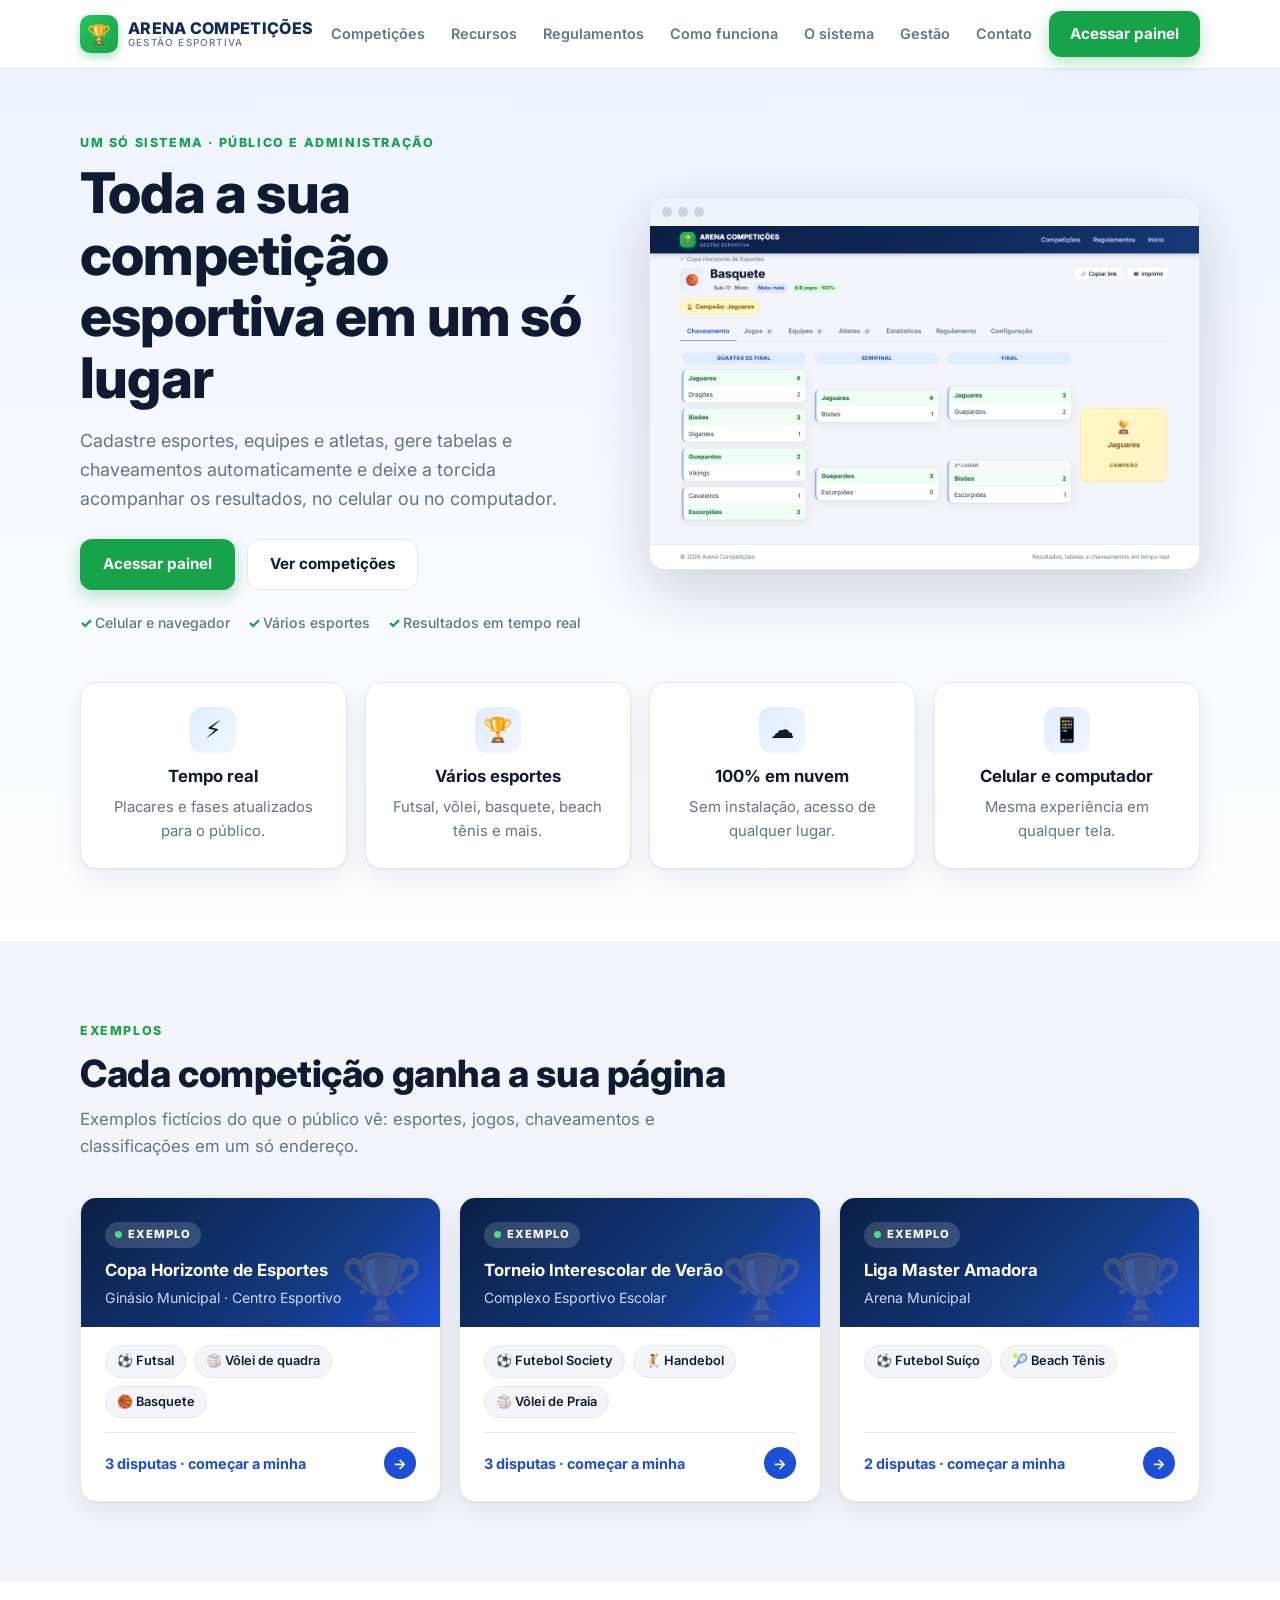
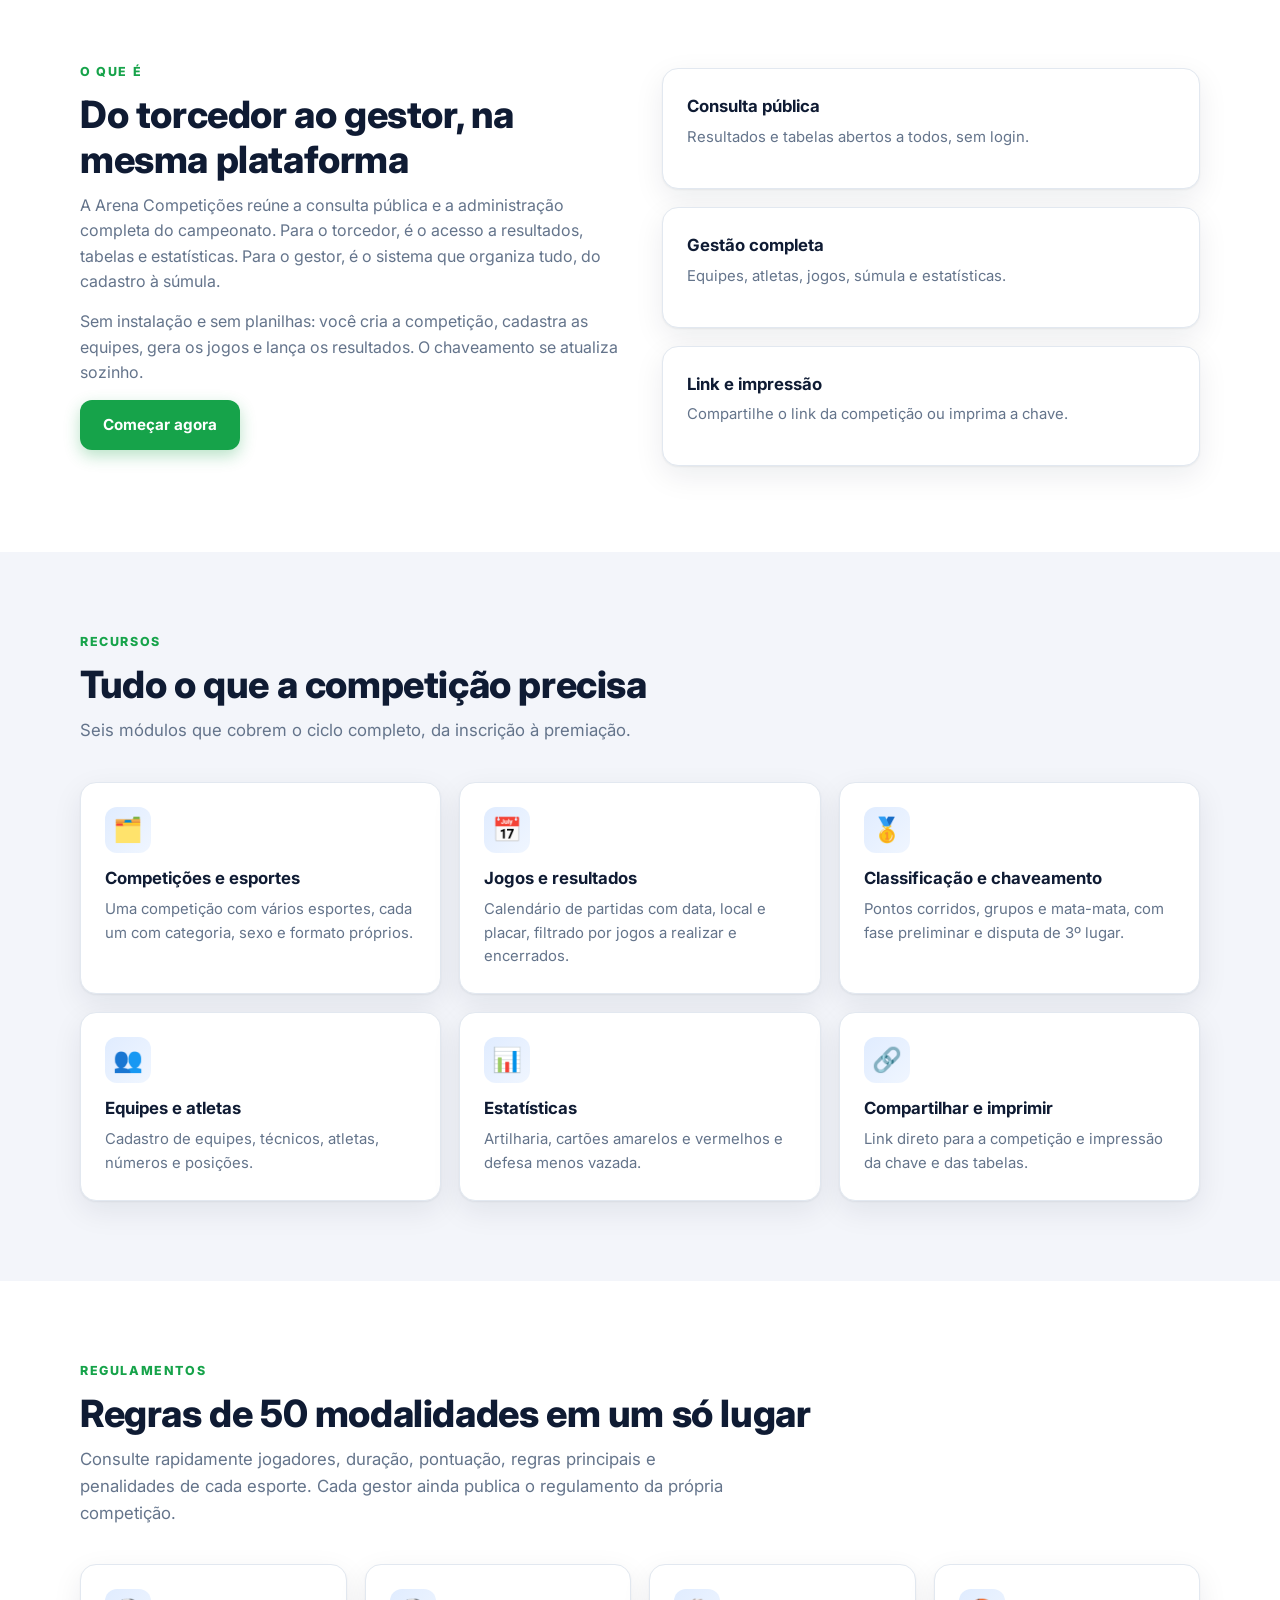
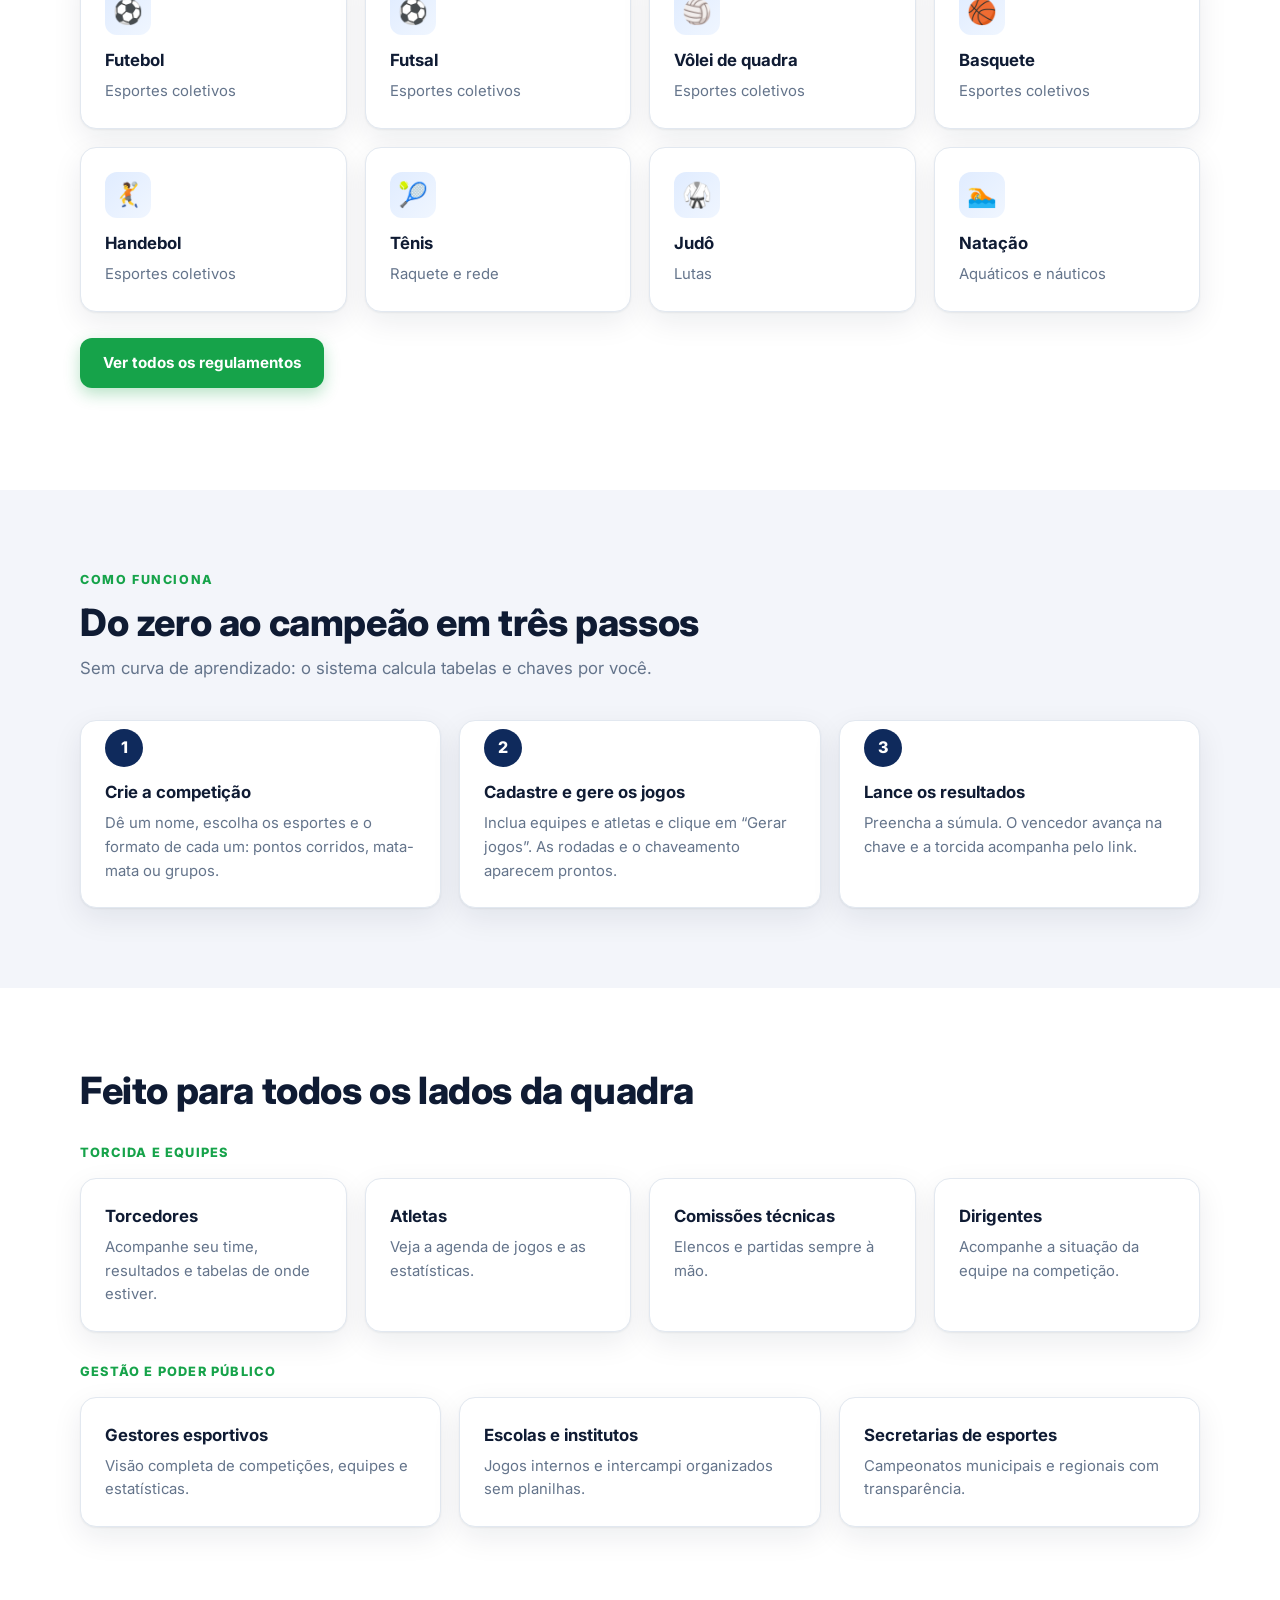
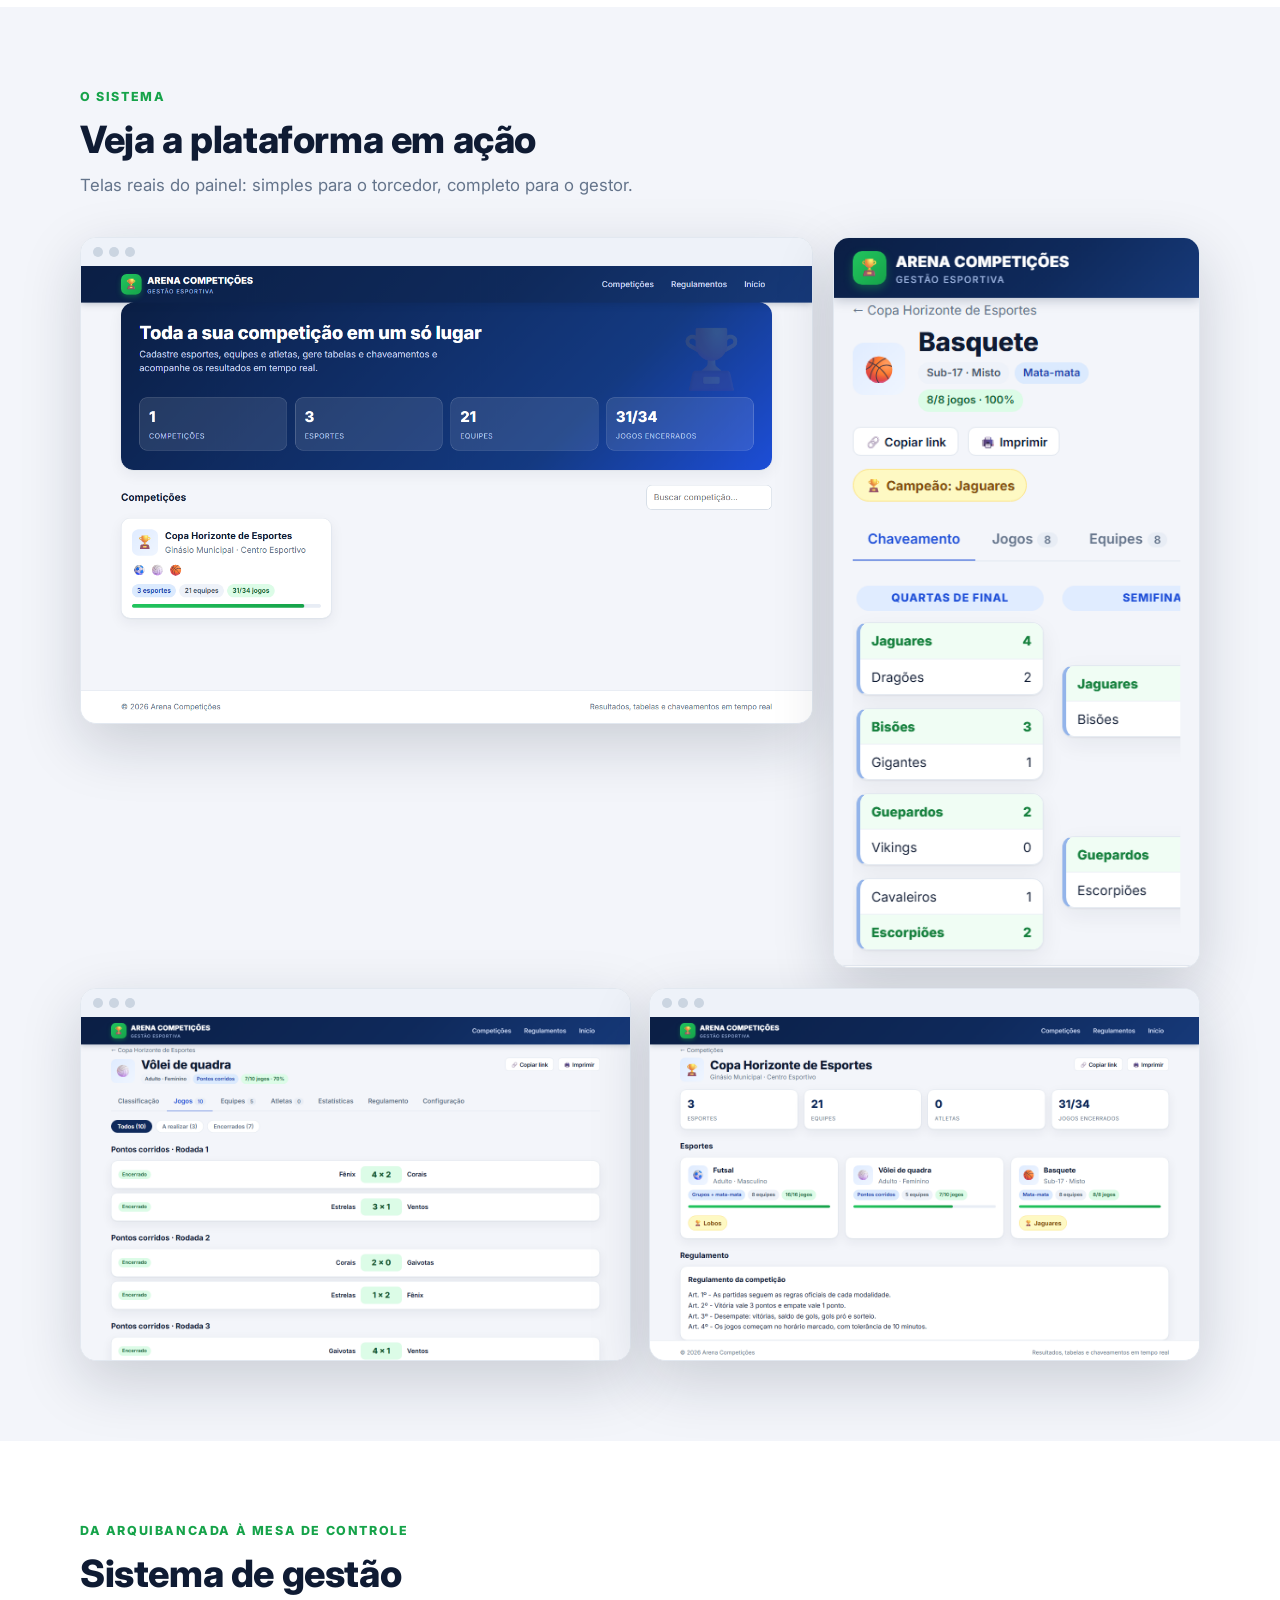
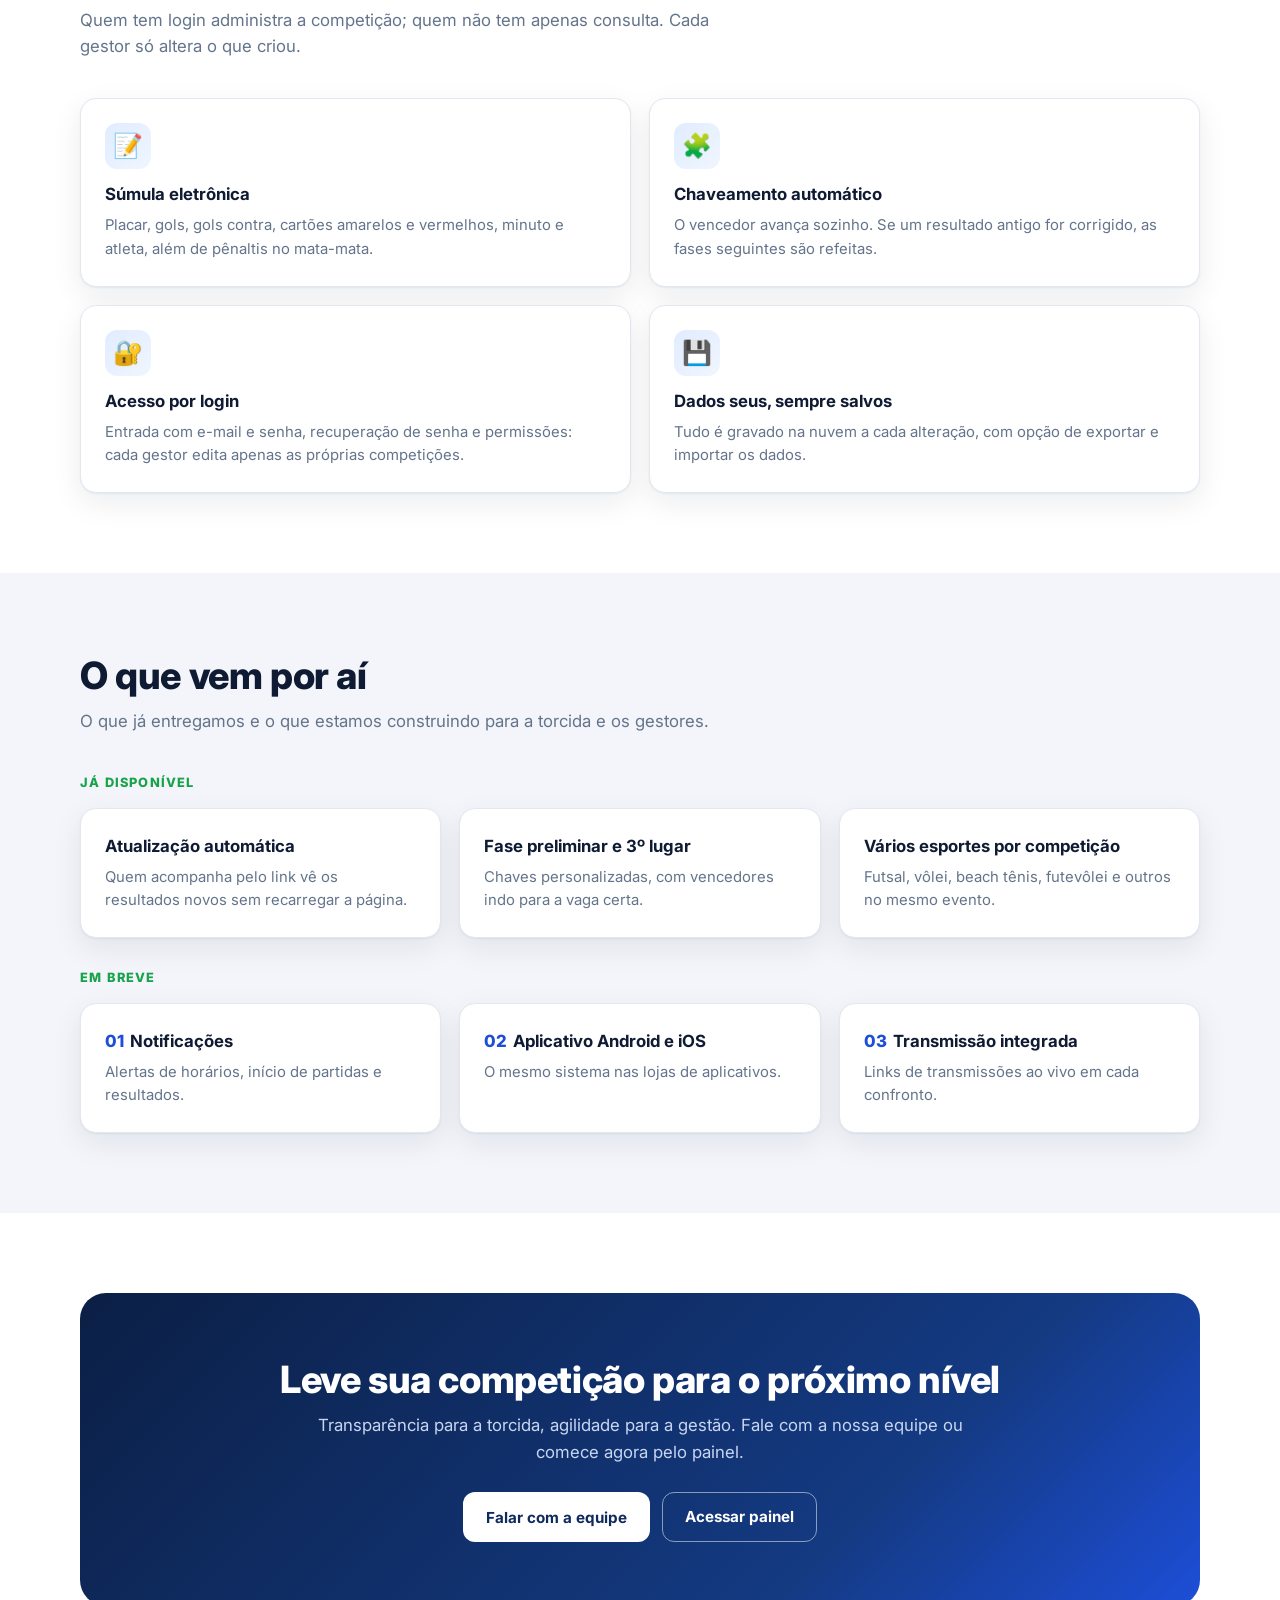
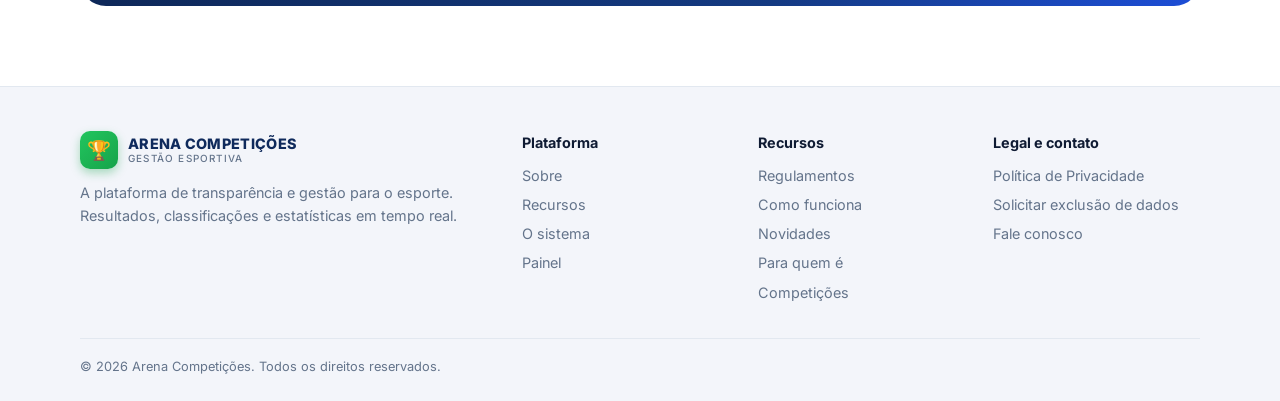
==== commit 1a286749: "fix: propaganda sem dados reais (exemplos fictícios e novas capturas de tela) Co-Authored-By: Claude" ====
--- a/index.html
+++ b/index.html
@@ -154,9 +154,9 @@
 
 <section class="alt" id="ao-vivo">
  <div class="wrap">
-  <div class="eyebrow">Ao vivo</div>
-  <h2>Competições em andamento</h2>
-  <p class="sub">Clique em uma competição para ver esportes, jogos, chaveamentos e classificações.</p>
+  <div class="eyebrow">Exemplos</div>
+  <h2>Cada competição ganha a sua página</h2>
+  <p class="sub">Exemplos fictícios do que o público vê: esportes, jogos, chaveamentos e classificações em um só endereço.</p>
   <div class="grid g3" id="listaVivo"><div class="card"><p>Carregando competições…</p></div></div>
  </div>
 </section>
@@ -364,24 +364,19 @@
   return r ? '<a class="card live" href="regulamentos.html#' + r.id + '"><div class="ico">' + r.ico + "</div><h3>" + esc(r.nome) + "</h3><p>" + esc(r.cat) + "</p></a>" : "";
 }).join("");
 
-/* competições reais do banco */
-fetch(SUPA + "/rest/v1/competicoes?select=id,nome,local,esportes(id,modalidade,sexo,ordem)&order=ordem", { headers: { apikey: CHAVE } })
-  .then(function (r) { if (!r.ok) throw new Error(r.status); return r.json(); })
-  .then(function (lista) {
-    var box = document.getElementById("listaVivo");
-    if (!lista.length) { box.innerHTML = '<div class="card"><h3>Em breve</h3><p>Nenhuma competição publicada ainda.</p></div>'; return; }
-    box.innerHTML = lista.map(function (c) {
-      var esp = (c.esportes || []).sort(function (a, b) { return a.ordem - b.ordem; });
-      var nomes = esp.map(function (e) { return e.modalidade; }).filter(function (m, i, a) { return a.indexOf(m) === i; });
-      var chips = nomes.map(function (m) { return '<span class="esp">' + icone(m) + " " + esc(m) + "</span>"; }).join("");
-      return '<a class="card live comp" href="app.html#/c/' + encodeURIComponent(c.id) + '"><div class="topo"><span class="live-tag"><i></i>Em andamento</span><h3>' + esc(c.nome) + '</h3><p>' +
-        esc(c.local || "Competição esportiva") + '</p></div><div class="corpo"><div class="esps">' + chips + '</div><div class="ver"><span>' +
-        esp.length + (esp.length === 1 ? " disputa" : " disputas") + ' · ver jogos e tabelas</span><b>→</b></div></div></a>';
-    }).join("");
-  })
-  .catch(function () {
-    document.getElementById("listaVivo").innerHTML = '<div class="card"><h3>Competições</h3><p>Não foi possível carregar agora. <a href="app.html" style="color:var(--blue);font-weight:600">Abrir o painel</a>.</p></div>';
-  });
+/* exemplo fictício de competição (a propaganda não usa dados reais) */
+(function () {
+  var ex = [
+    { nome: "Copa Horizonte de Esportes", local: "Ginásio Municipal · Centro Esportivo", esp: ["Futsal", "Vôlei de quadra", "Basquete"], n: 3 },
+    { nome: "Torneio Interescolar de Verão", local: "Complexo Esportivo Escolar", esp: ["Futebol Society", "Handebol", "Vôlei de Praia"], n: 3 },
+    { nome: "Liga Master Amadora", local: "Arena Municipal", esp: ["Futebol Suíço", "Beach Tênis"], n: 2 }
+  ];
+  document.getElementById("listaVivo").innerHTML = ex.map(function (c) {
+    var chips = c.esp.map(function (m) { return '<span class="esp">' + icone(m) + " " + esc(m) + "</span>"; }).join("");
+    return '<a class="card live comp" href="app.html"><div class="topo"><span class="live-tag"><i></i>Exemplo</span><h3>' + esc(c.nome) + "</h3><p>" + esc(c.local) +
+      '</p></div><div class="corpo"><div class="esps">' + chips + '</div><div class="ver"><span>' + c.n + " disputas · começar a minha</span><b>→</b></div></div></a>";
+  }).join("");
+})();
 
 /* contato: grava na tabela "contatos" do Supabase */
 var dlg = document.getElementById("dlg"), frm = document.getElementById("frm"), msg = document.getElementById("frmMsg"), btn = document.getElementById("frmBtn");
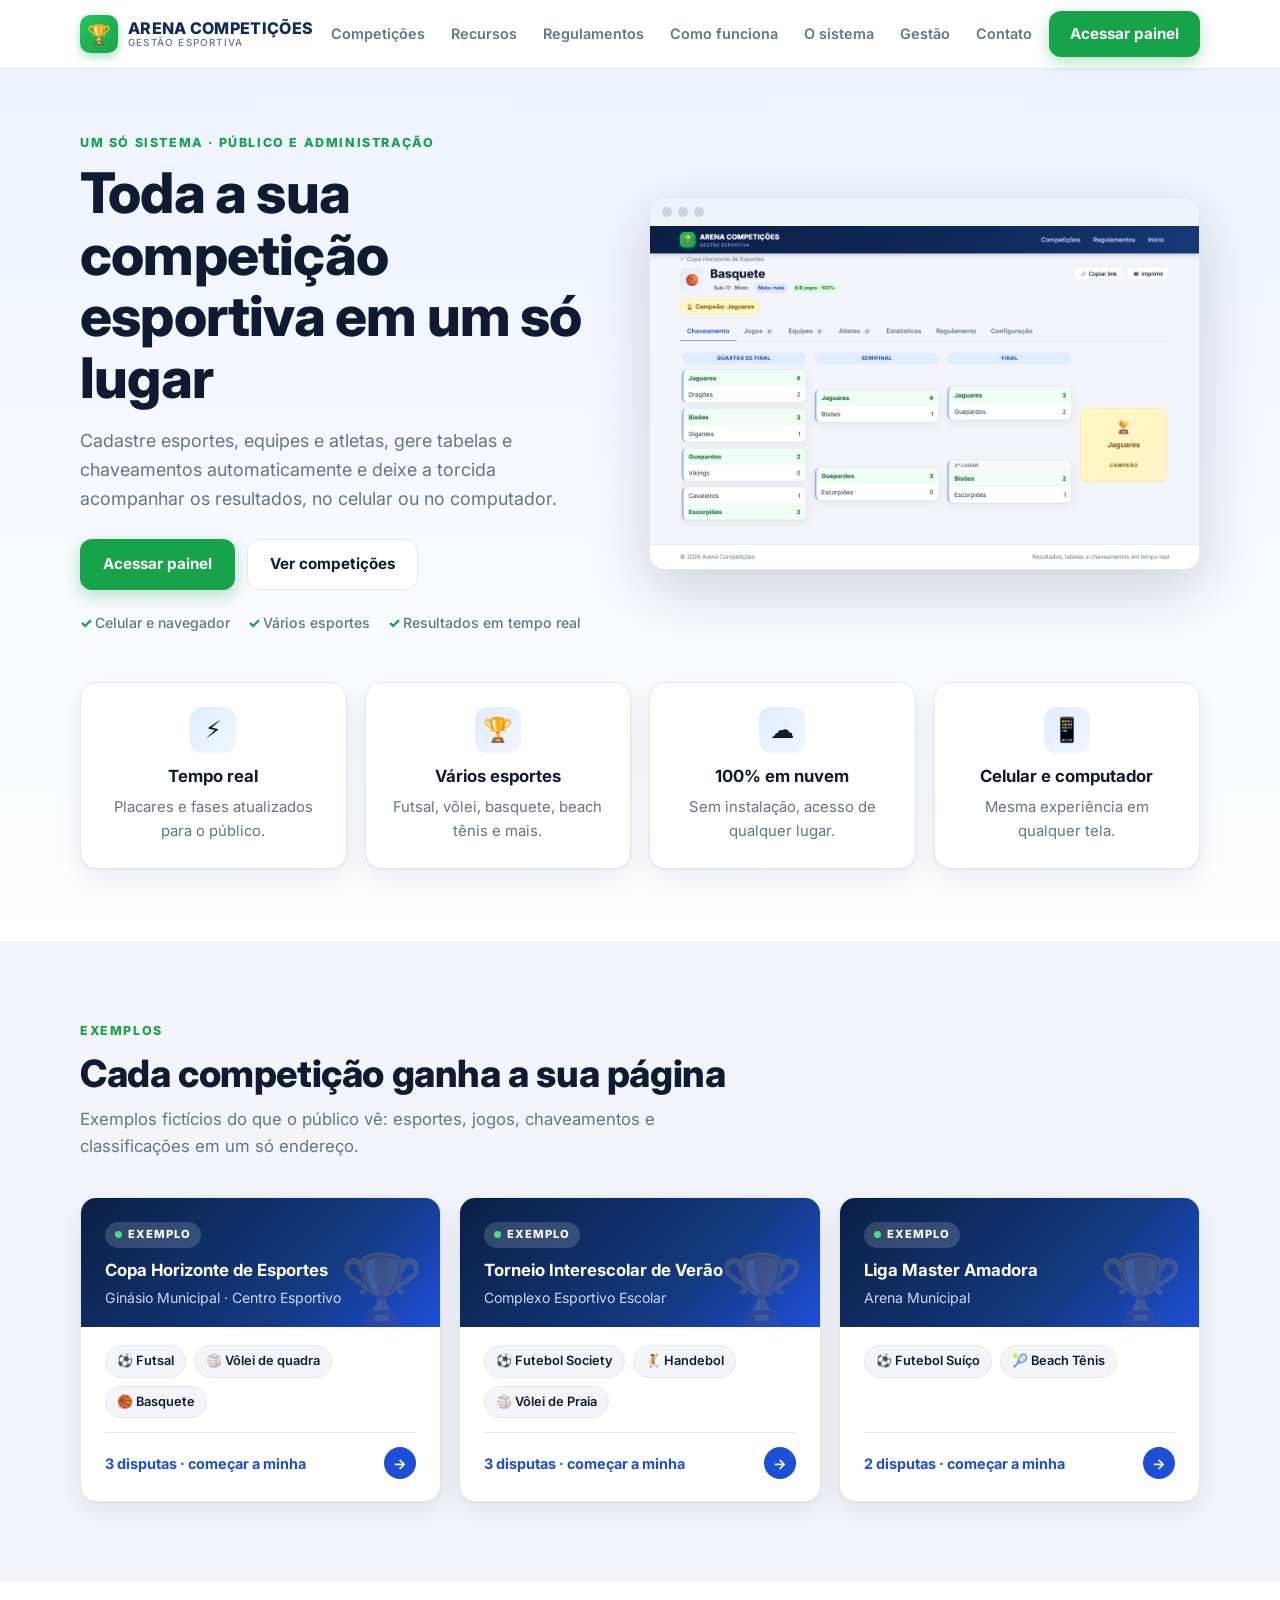
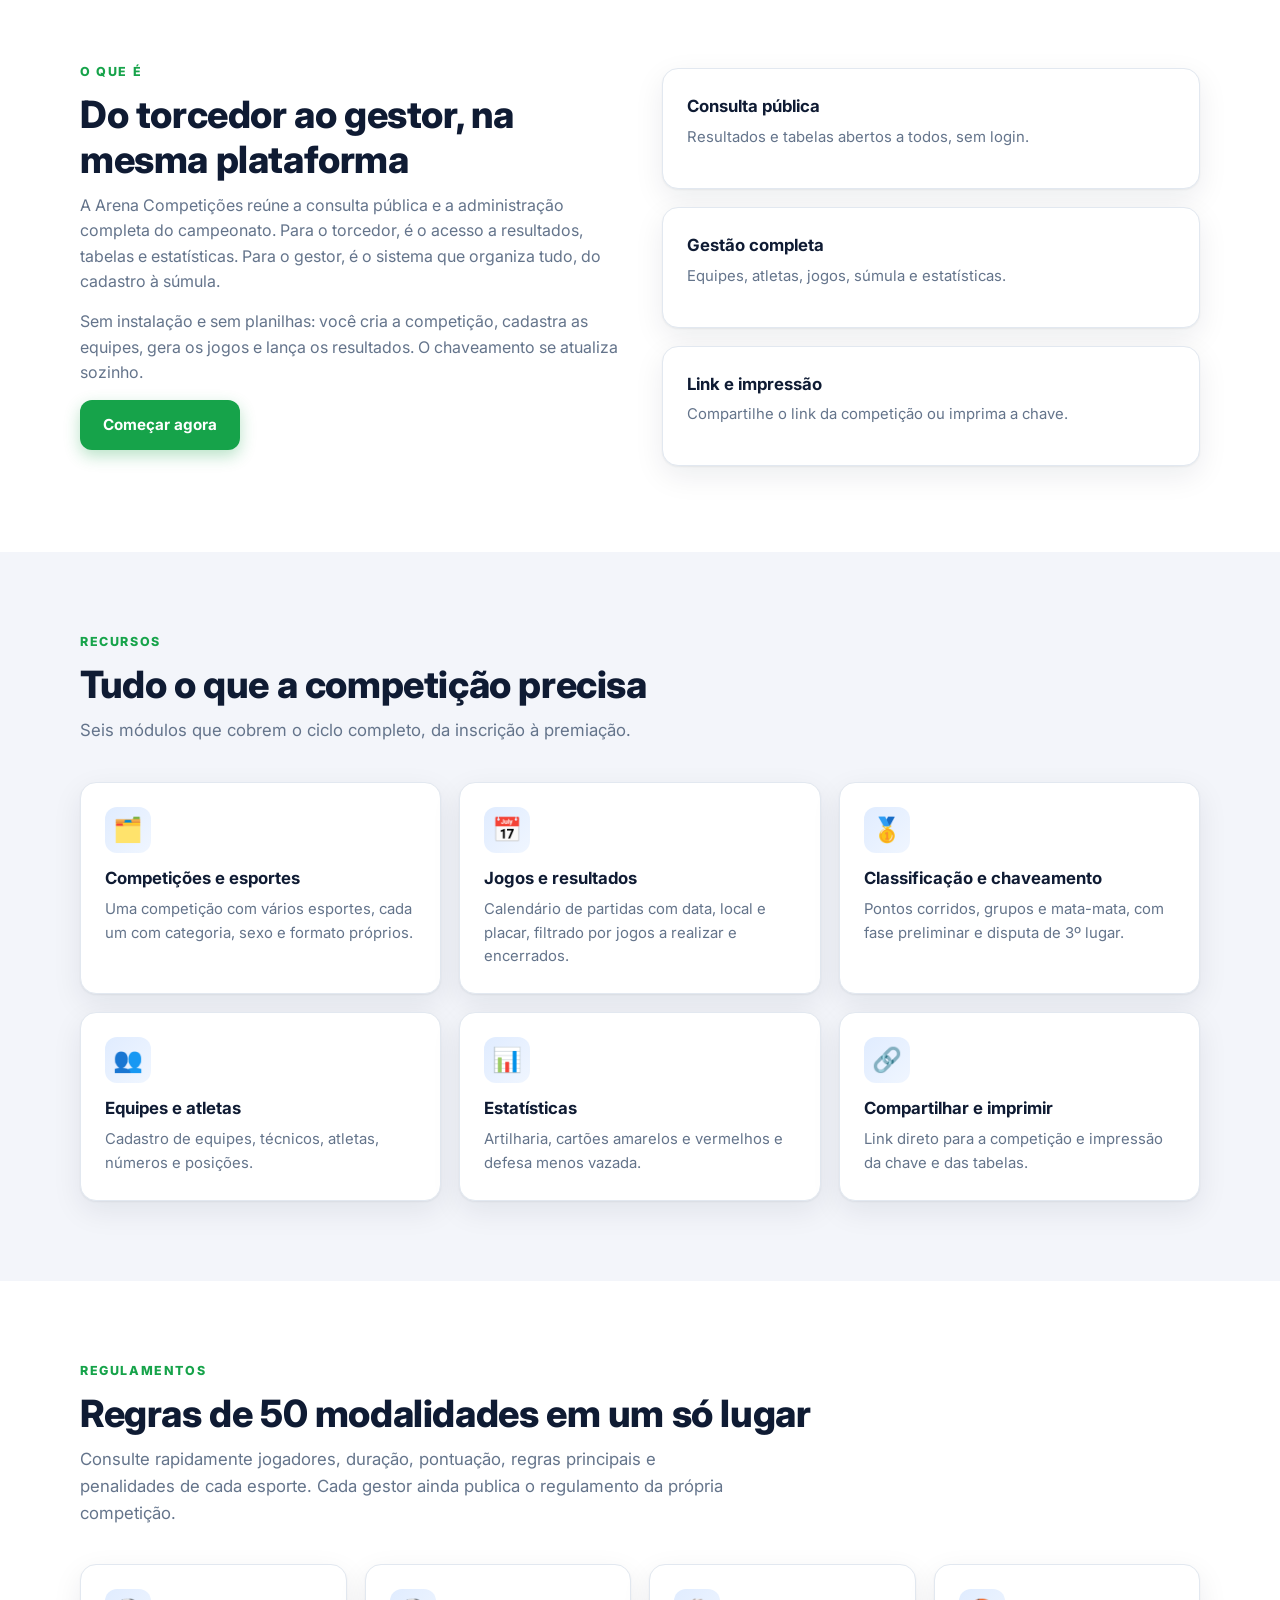
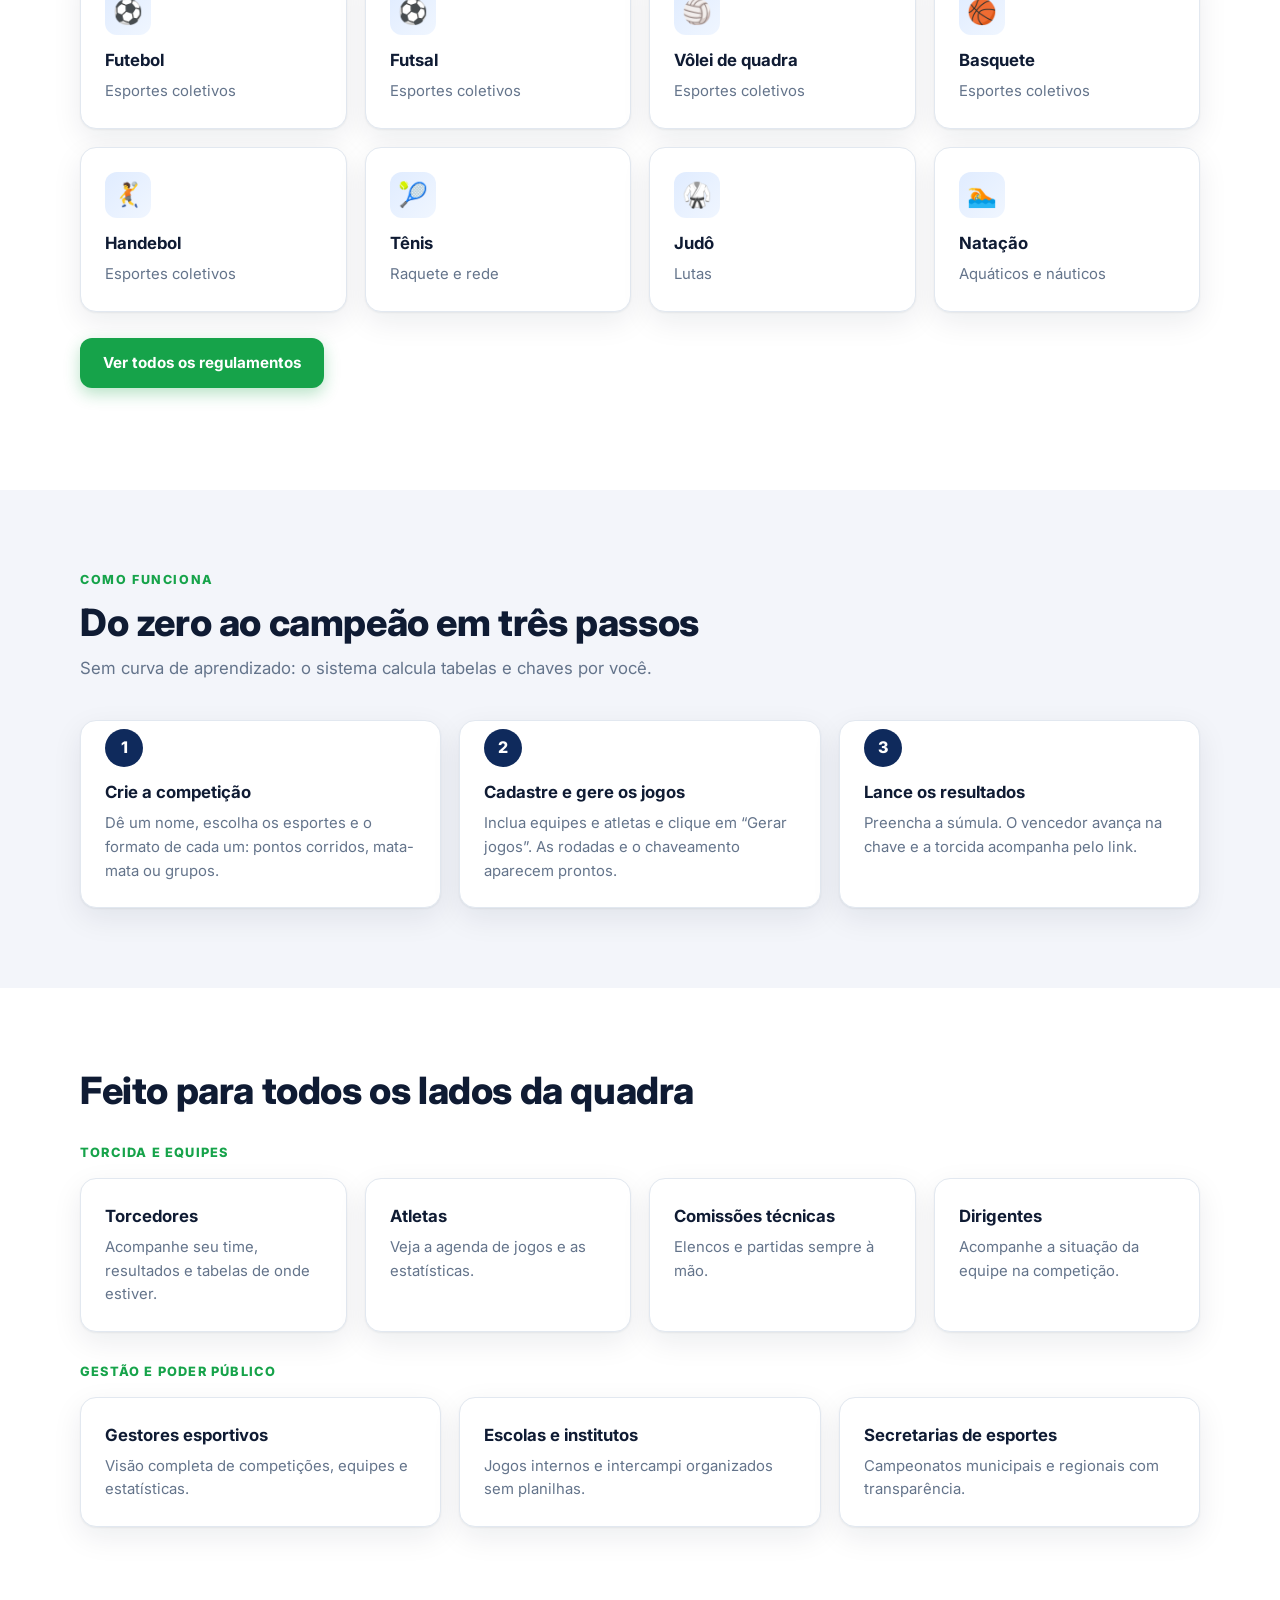
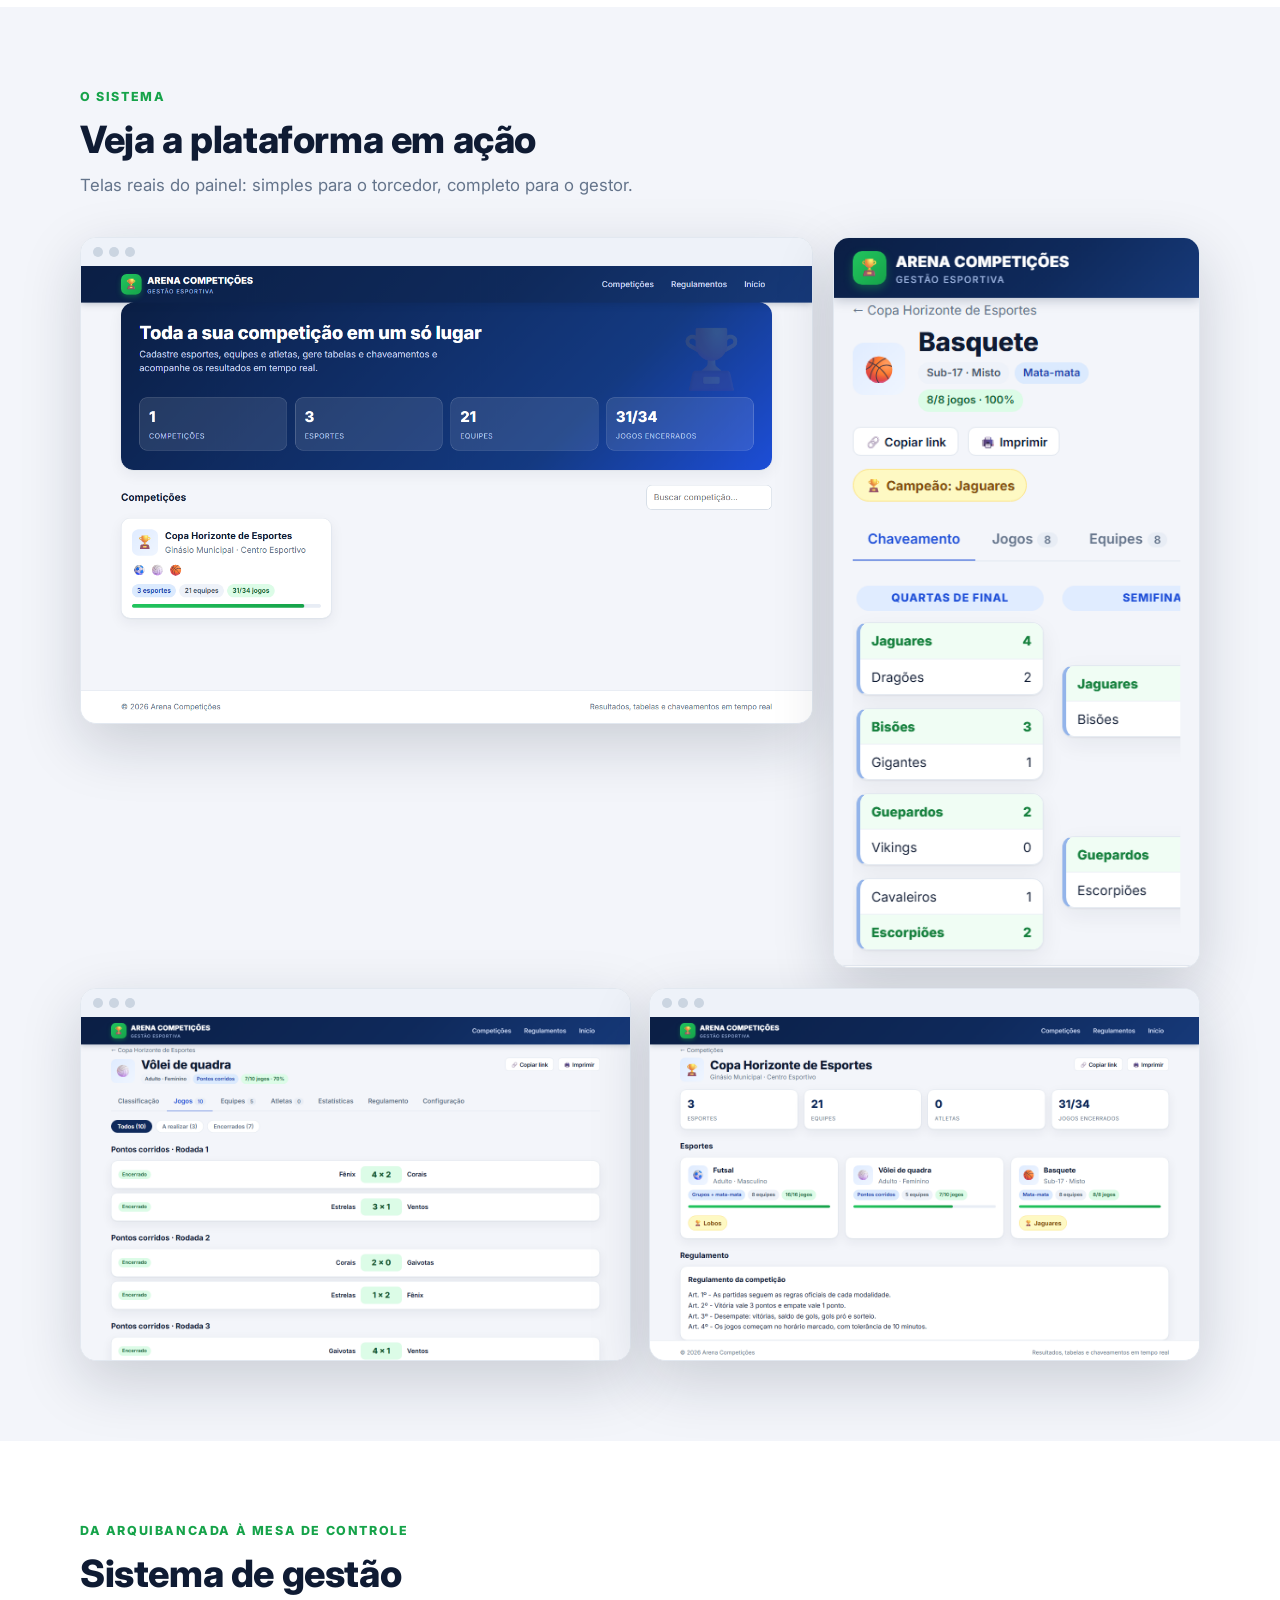
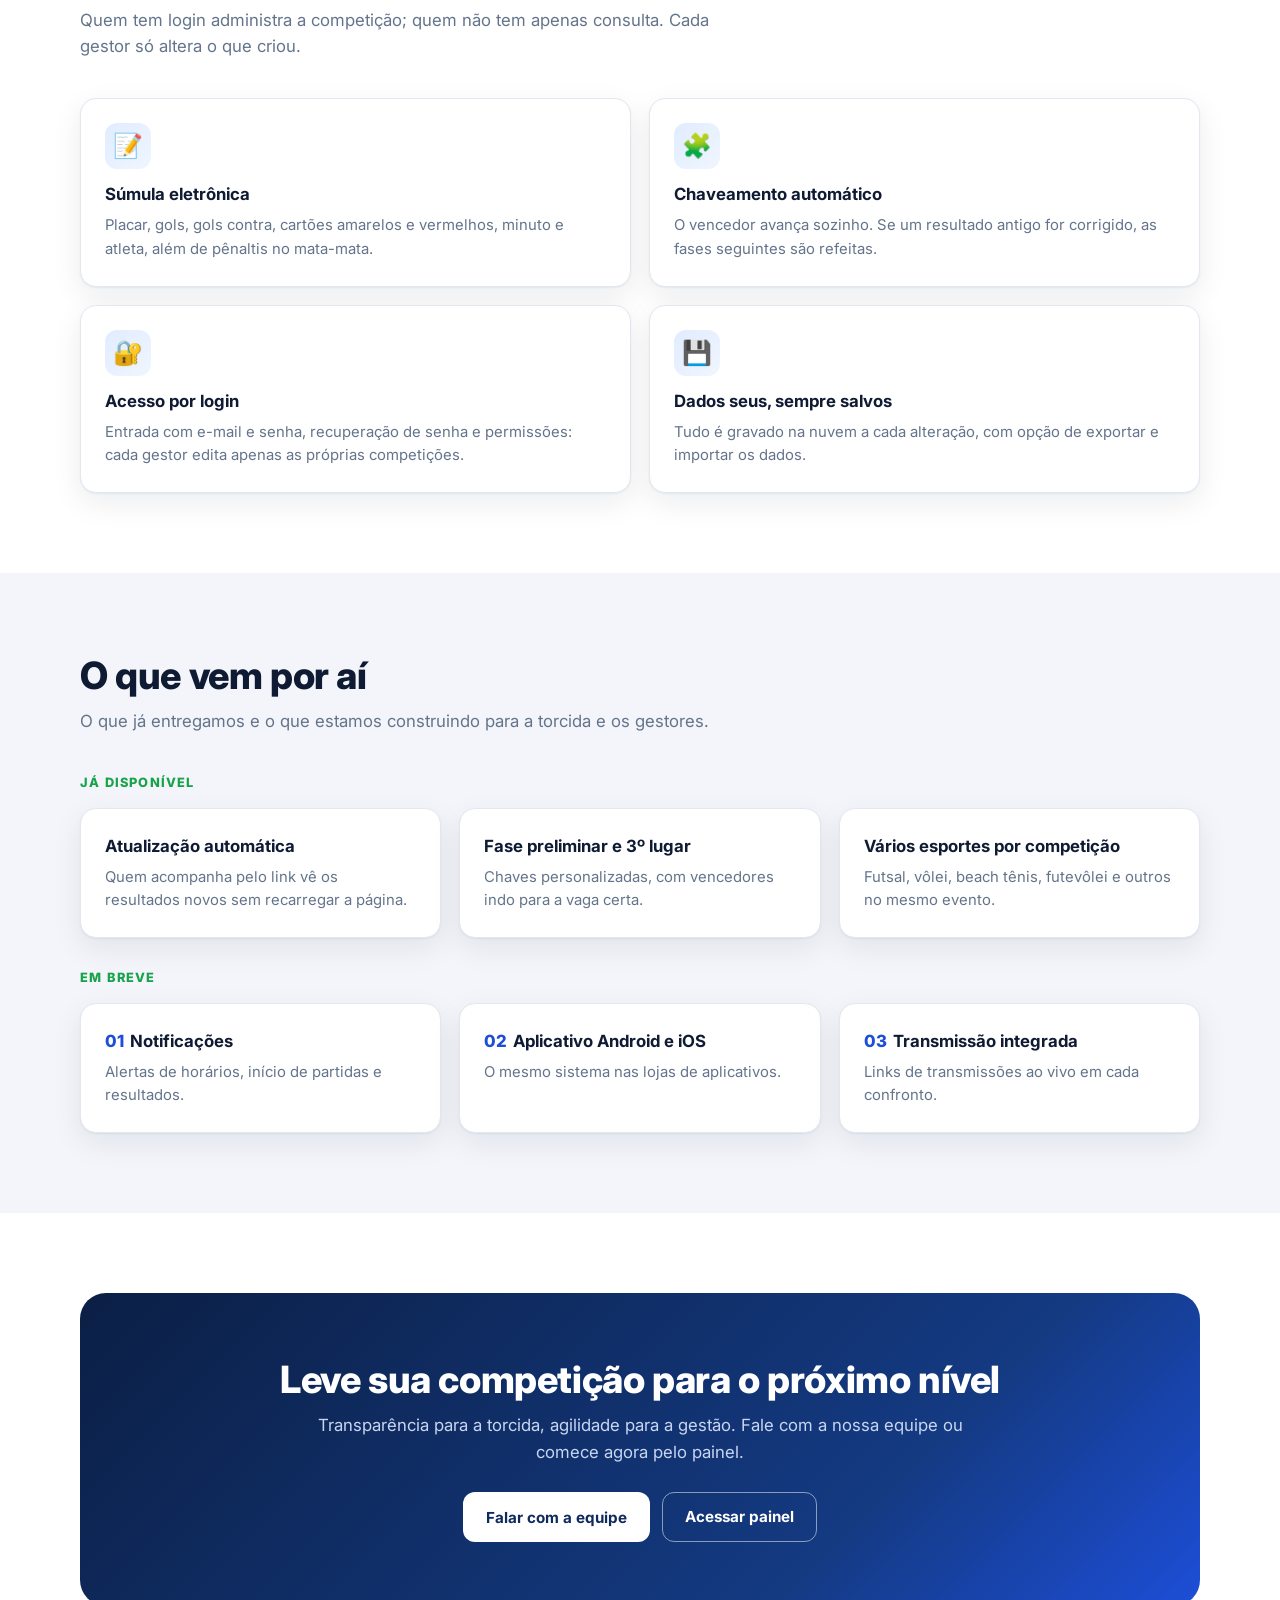
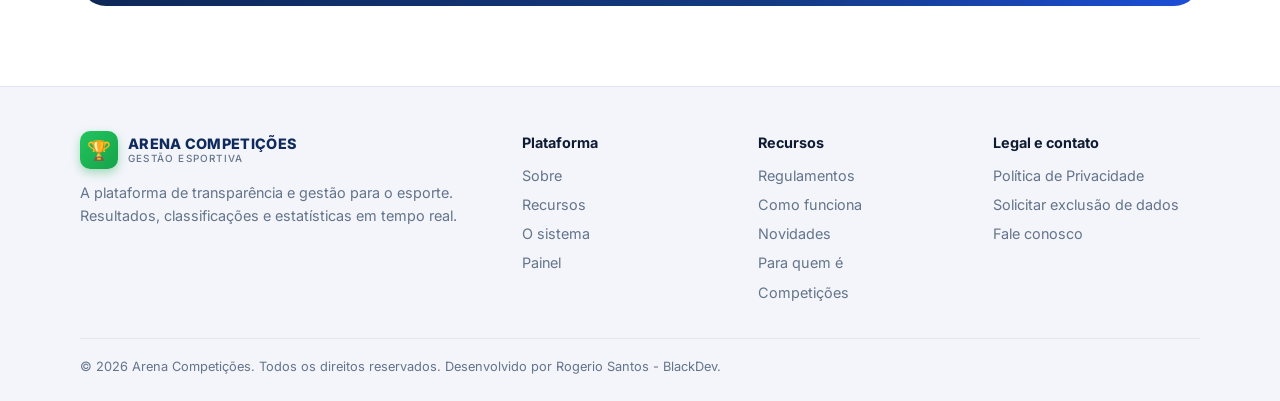
==== commit 959f1a2c: "feat: crédito de desenvolvimento no rodapé Co-Authored-By: Claude Sonnet 5.5 <noreply@anthropic.com>" ====
--- a/index.html
+++ b/index.html
@@ -116,6 +116,8 @@
 }
 @media(max-width:560px){.g4,.g3,.g2,.fgrid{grid-template-columns:1fr}}
 </style>
+<link rel="manifest" href="manifest.webmanifest">
+<link rel="apple-touch-icon" href="img/icon-192.png">
 </head>
 <body id="topo">
 <header>
@@ -124,7 +126,7 @@
   <nav>
    <button class="menu-btn" id="menuBtn" aria-label="Abrir menu" aria-expanded="false" aria-controls="menu">☰</button>
    <ul id="menu">
-    <li><a href="#ao-vivo">Competições</a></li><li><a href="#recursos">Recursos</a></li><li><a href="regulamentos.html">Regulamentos</a></li><li><a href="#como">Como funciona</a></li>
+    <li><a href="app.html">Competições</a></li><li><a href="#recursos">Recursos</a></li><li><a href="regulamentos.html">Regulamentos</a></li><li><a href="#como">Como funciona</a></li>
     <li><a href="#galeria">O sistema</a></li><li><a href="#gestao">Gestão</a></li><li><a href="#contato">Contato</a></li>
     <li class="so-mob"><a href="app.html">Acessar painel</a></li>
    </ul>
@@ -139,7 +141,7 @@
    <div class="eyebrow">Um só sistema · público e administração</div>
    <h1>Toda a sua competição esportiva em um só lugar</h1>
    <p class="lead">Cadastre esportes, equipes e atletas, gere tabelas e chaveamentos automaticamente e deixe a torcida acompanhar os resultados, no celular ou no computador.</p>
-   <div class="actions"><a class="btn btn-p" href="app.html">Acessar painel</a><a class="btn btn-o" href="#ao-vivo">Ver competições</a></div>
+   <div class="actions"><a class="btn btn-p" href="app.html">Acessar painel</a><a class="btn btn-o" href="app.html">Ver competições</a></div>
    <div class="tags"><span>Celular e navegador</span><span>Vários esportes</span><span>Resultados em tempo real</span></div>
   </div>
   <div class="frame"><div class="dots"><b></b><b></b><b></b></div><img src="img/print-chave.png" alt="Chaveamento de uma competição no painel" width="1280" height="800"></div>
@@ -305,7 +307,7 @@
    <div><h4>Recursos</h4><ul><li><a href="regulamentos.html">Regulamentos</a></li><li><a href="#como">Como funciona</a></li><li><a href="#roadmap">Novidades</a></li><li><a href="#publico">Para quem é</a></li><li><a href="#ao-vivo">Competições</a></li></ul></div>
    <div><h4>Legal e contato</h4><ul><li><a href="privacidade.html">Política de Privacidade</a></li><li><a href="#contato" data-contato>Solicitar exclusão de dados</a></li><li><a href="#contato" data-contato>Fale conosco</a></li></ul></div>
   </div>
-  <div class="copy">© <span id="ano">2026</span> Arena Competições. Todos os direitos reservados.</div>
+  <div class="copy">© <span id="ano">2026</span> Arena Competições. Todos os direitos reservados. Desenvolvido por Rogerio Santos - BlackDev.</div>
  </div>
 </footer>
 
@@ -395,5 +397,6 @@
     .then(function () { btn.disabled = false; btn.textContent = "Enviar contato"; });
 });
 </script>
+<script>if ('serviceWorker' in navigator && location.protocol === 'https:') navigator.serviceWorker.register('sw.js').catch(function () {});</script>
 </body>
 </html>
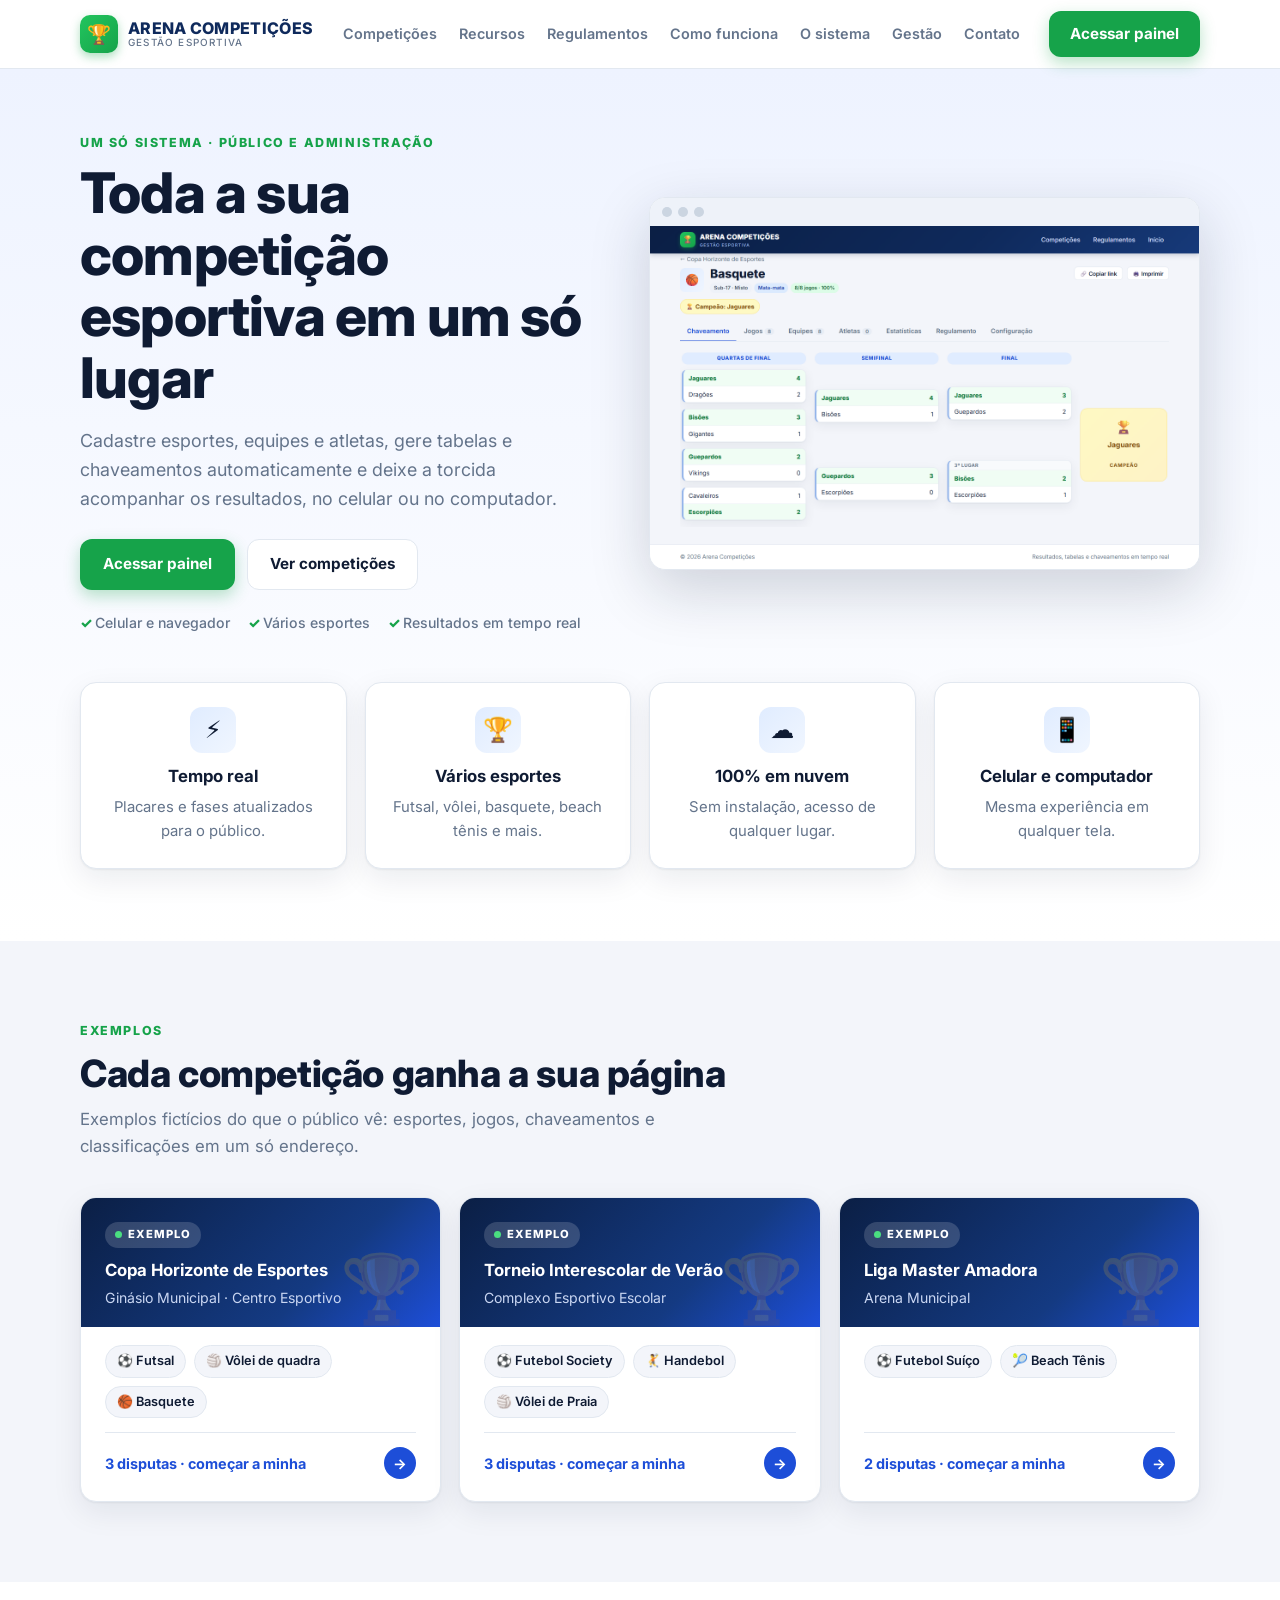
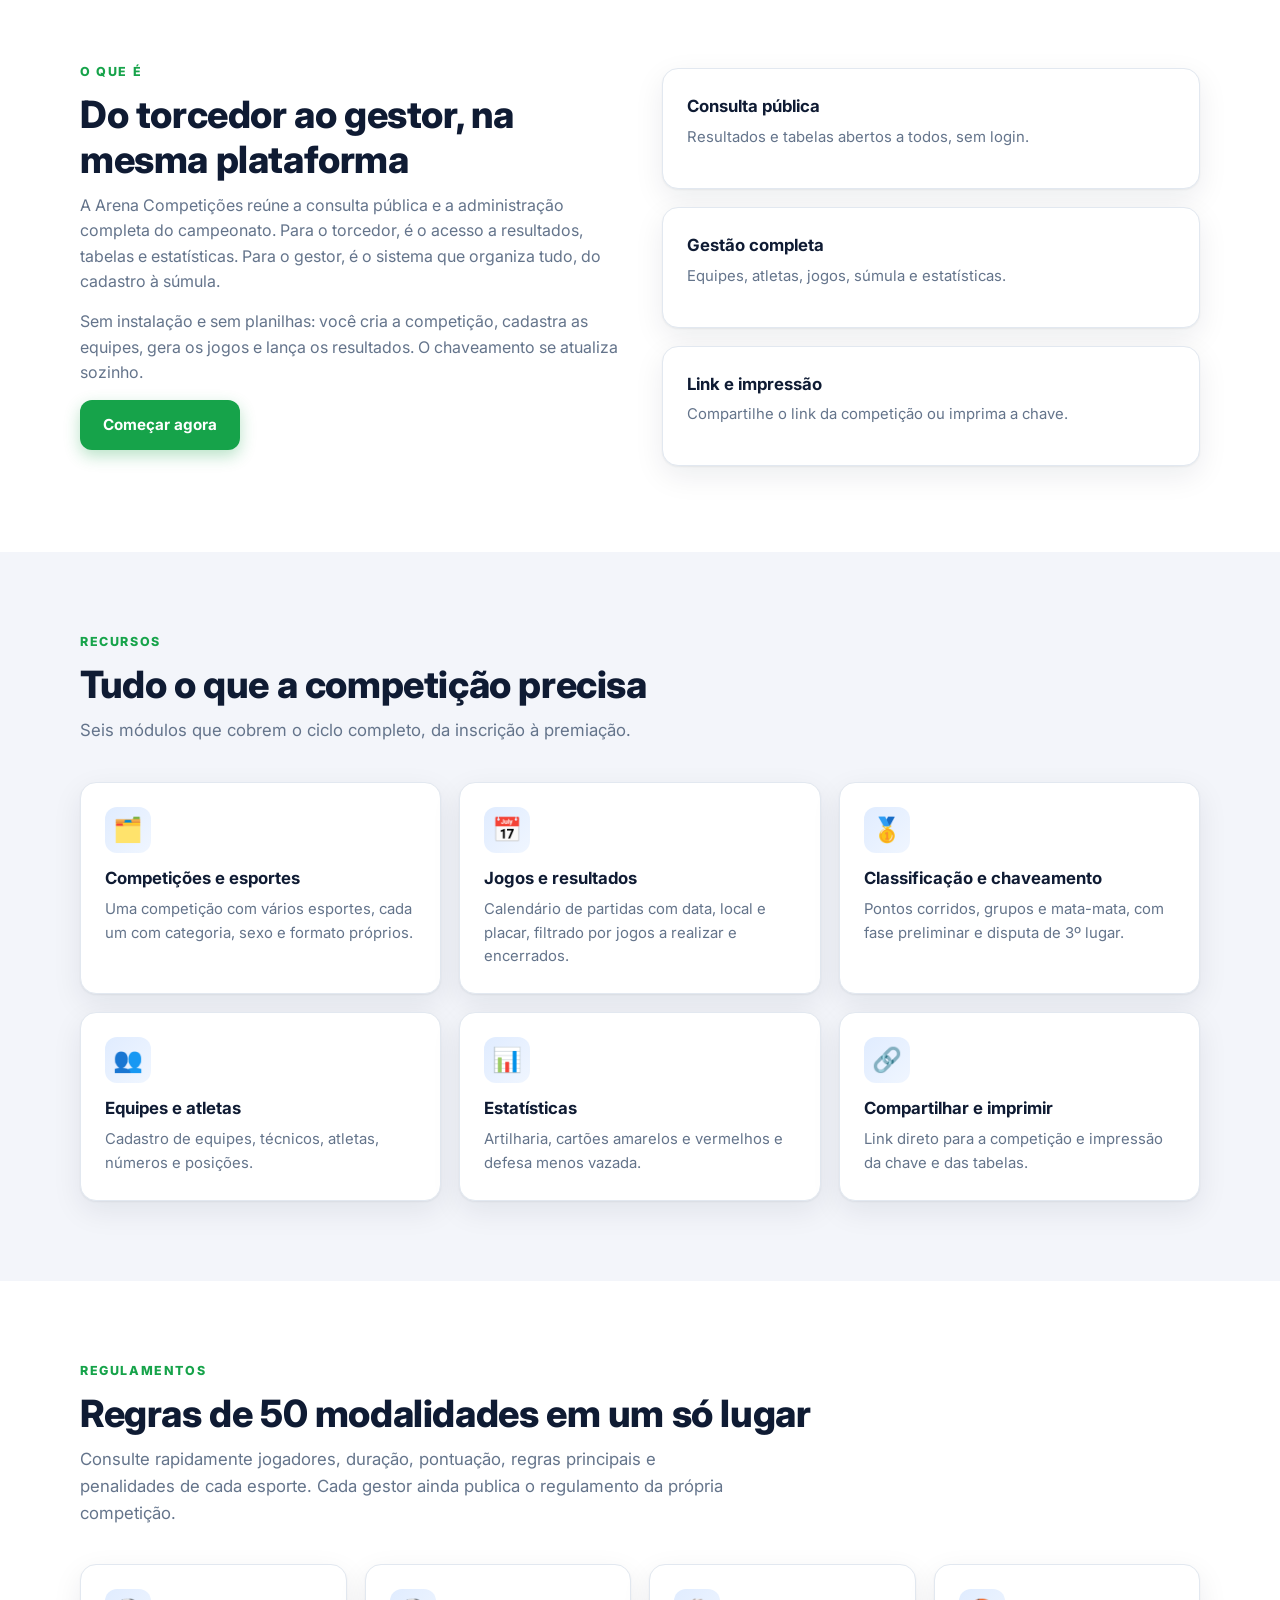
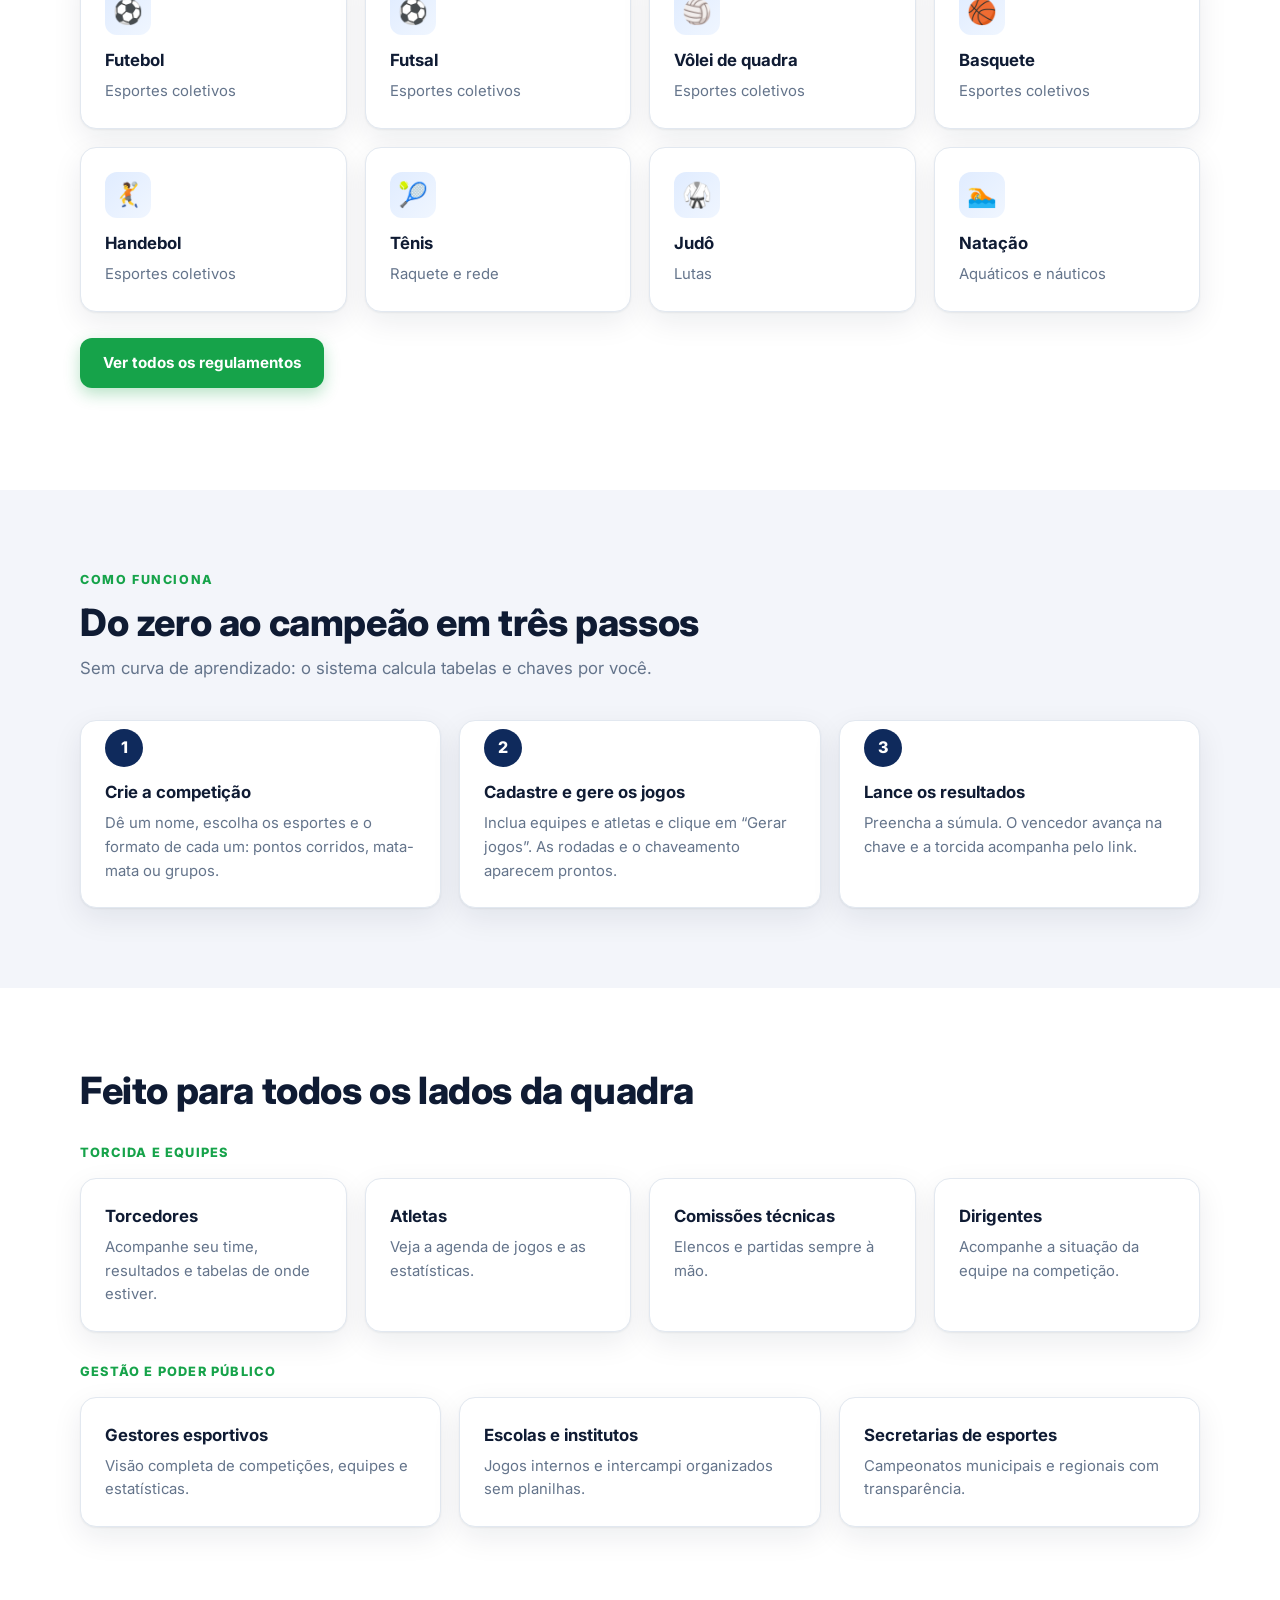
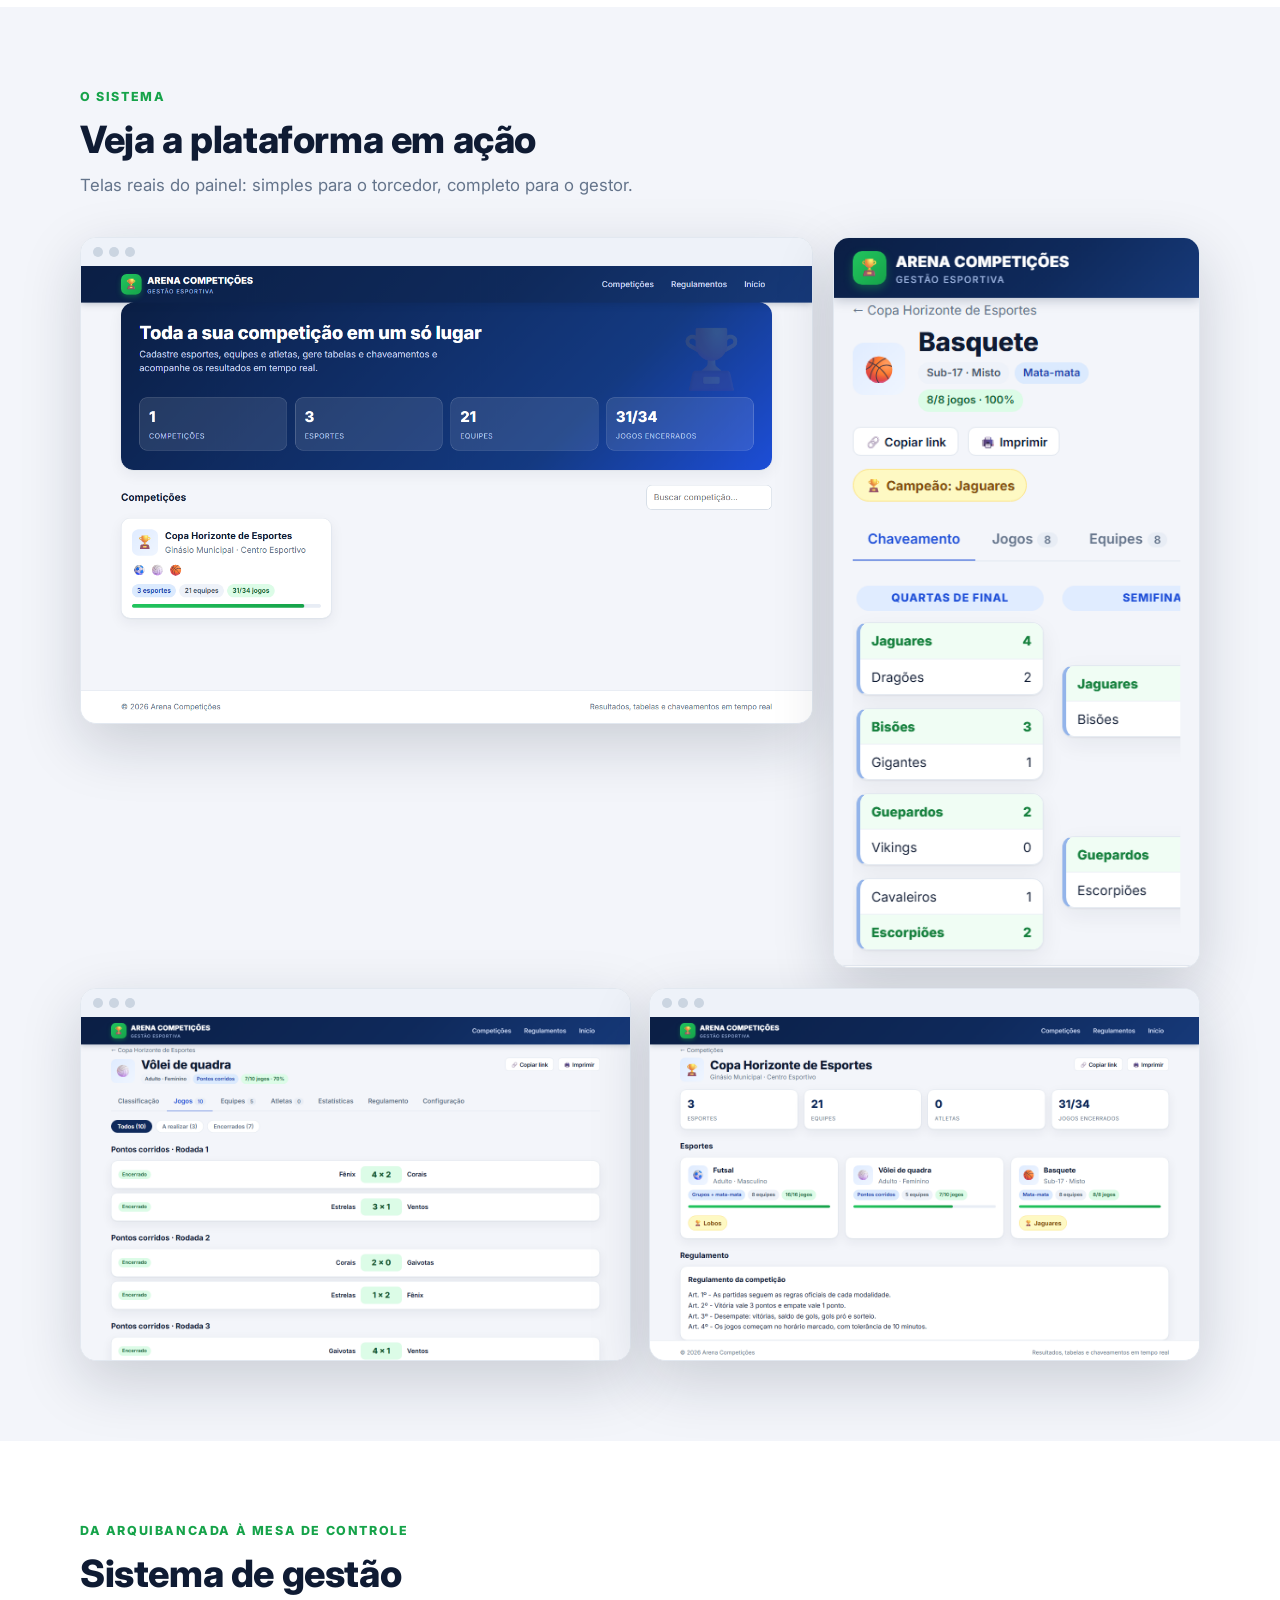
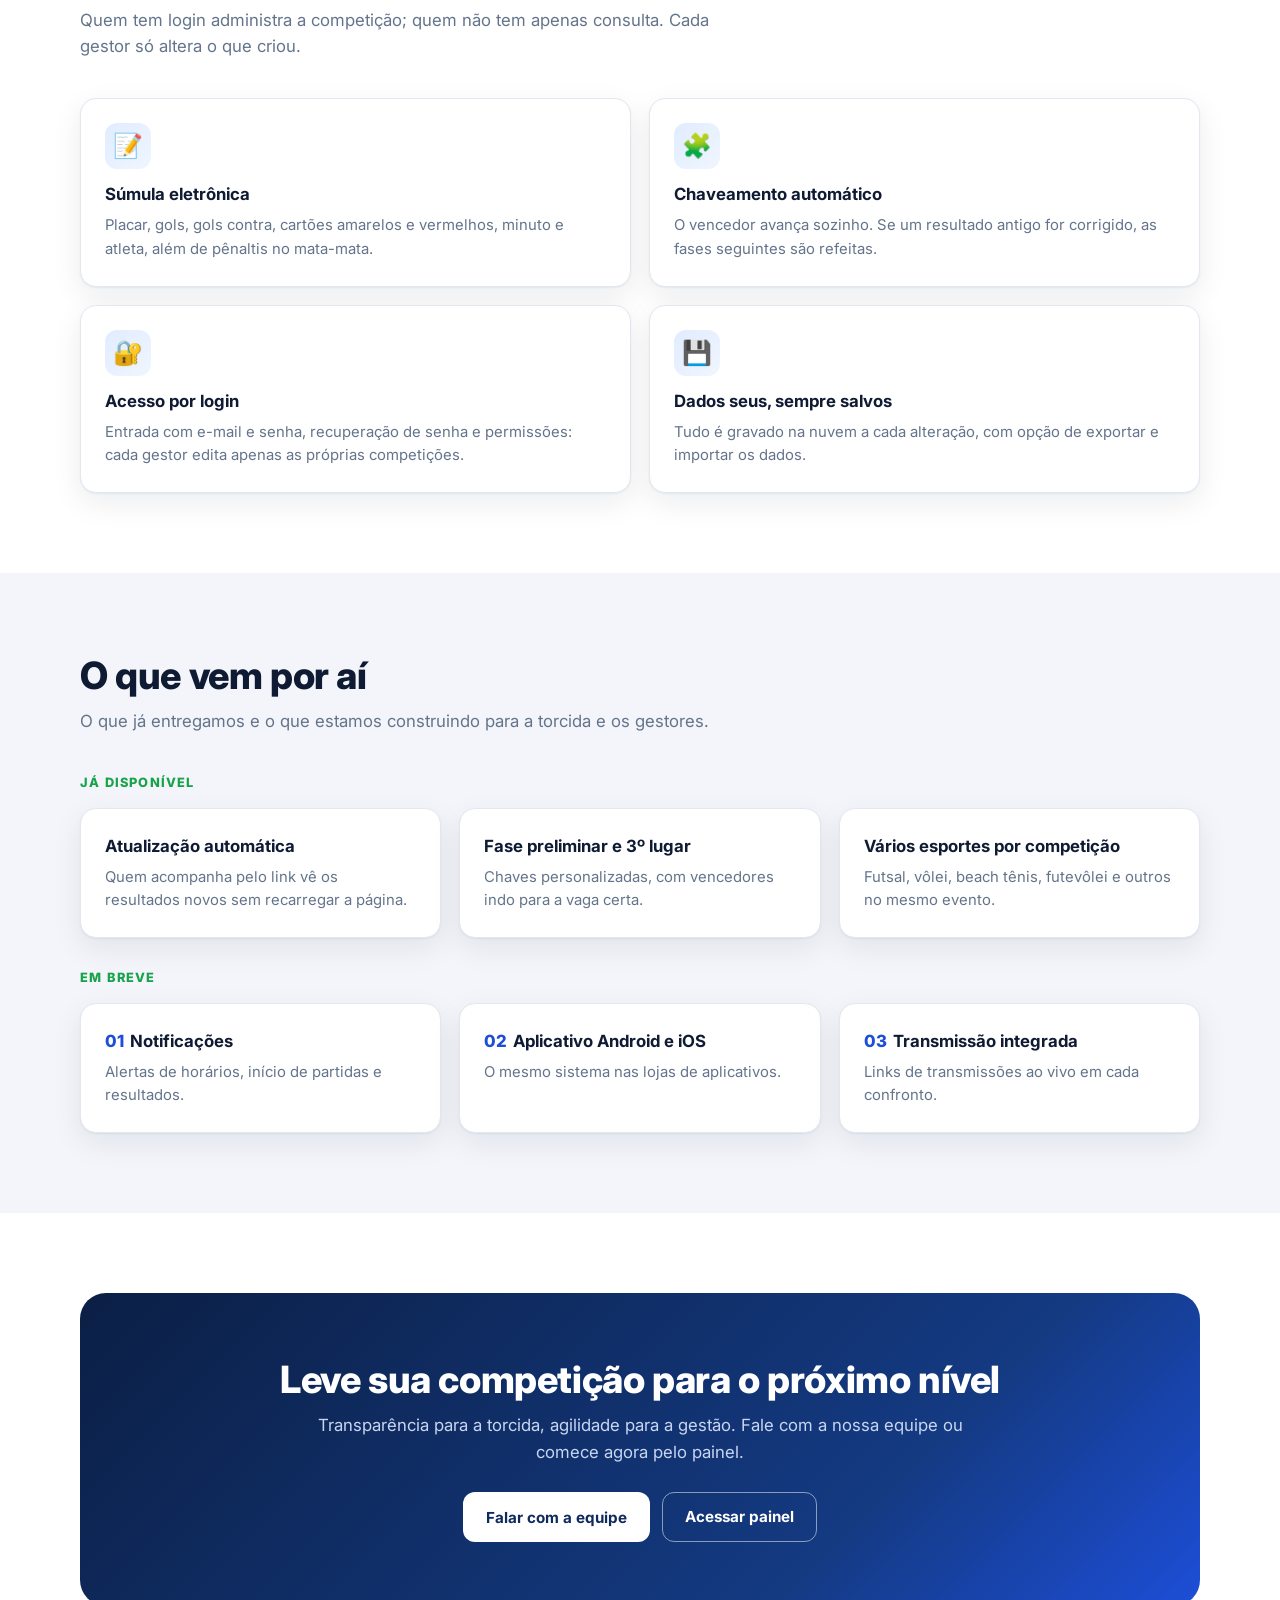
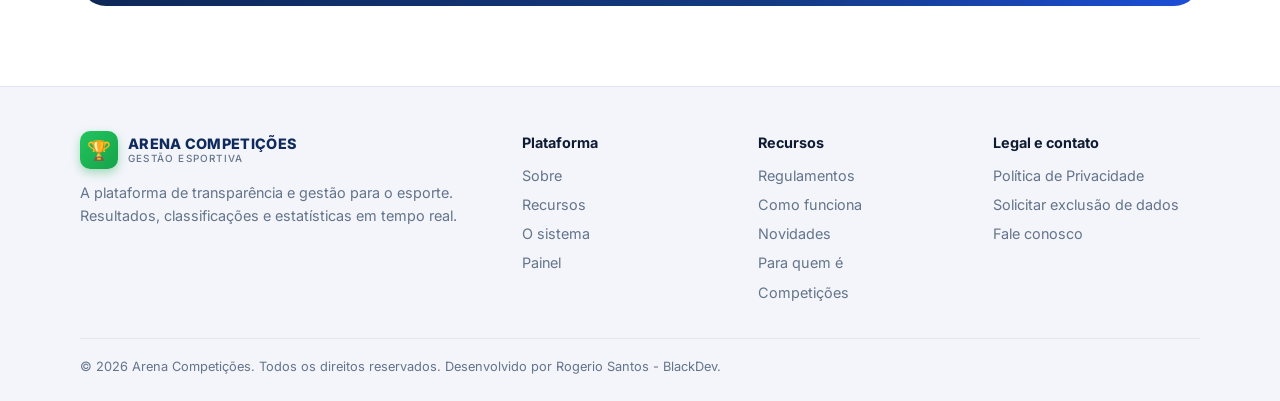
==== commit 27bab72f: "feat: botão Instalar app (PWA) no site e no painel, com passo a passo para iPhone Co-Authored-By: Cl" ====
--- a/index.html
+++ b/index.html
@@ -25,7 +25,7 @@
 .logo i{font-style:normal;width:38px;height:38px;border-radius:10px;background:linear-gradient(135deg,#22c55e,#16a34a);display:grid;place-items:center;font-size:1.2rem;box-shadow:0 4px 10px rgba(22,163,74,.35)}
 .logo small{display:block;font-size:.62rem;font-weight:500;color:var(--mut);letter-spacing:1.2px;text-transform:uppercase}
 nav ul{display:flex;gap:2px;list-style:none;font-size:.9rem;font-weight:600;color:var(--mut)}
-nav a{position:relative;display:block;padding:9px 12px;border-radius:10px;white-space:nowrap;transition:color .15s,background .15s}
+nav a{position:relative;display:block;padding:9px 10px;border-radius:10px;white-space:nowrap;transition:color .15s,background .15s}
 nav a:hover{background:var(--soft);color:var(--ink)}
 nav a::after{content:"";position:absolute;left:12px;right:12px;bottom:3px;height:2px;border-radius:2px;background:var(--pri);transform:scaleX(0);transition:transform .2s}
 nav a.on{color:var(--brand)}nav a.on::after{transform:scaleX(1)}
@@ -101,7 +101,7 @@
 .close{float:right;background:none;border:0;color:var(--mut);font-size:1.6rem;cursor:pointer}
 .msg{font-size:.9rem;border-radius:10px;padding:10px 12px}
 .msg.ok{background:#f0fdf4;color:#14532d;border:1px solid #bbf7d0}.msg.err{background:#fef2f2;color:#7f1d1d;border:1px solid #fecaca}
-@media(max-width:1060px){
+@media(max-width:1200px){
  .nav>nav{flex:none;margin-left:auto}
  .menu-btn{display:block}
  nav ul{display:none;position:absolute;top:68px;left:0;right:0;background:#fff;flex-direction:column;gap:2px;padding:12px 20px 18px;border-bottom:1px solid var(--line);box-shadow:0 18px 30px rgba(15,27,51,.12)}
@@ -128,9 +128,11 @@
    <ul id="menu">
     <li><a href="app.html">Competições</a></li><li><a href="#recursos">Recursos</a></li><li><a href="regulamentos.html">Regulamentos</a></li><li><a href="#como">Como funciona</a></li>
     <li><a href="#galeria">O sistema</a></li><li><a href="#gestao">Gestão</a></li><li><a href="#contato">Contato</a></li>
+    <li class="so-mob" data-instalar style="display:none"><a href="app.html">📲 Instalar app</a></li>
     <li class="so-mob"><a href="app.html">Acessar painel</a></li>
    </ul>
   </nav>
+  <button class="btn btn-o" data-instalar style="display:none;padding:9px 12px" title="Instalar como aplicativo" aria-label="Instalar app">📲</button>
   <a class="btn btn-p" href="app.html">Acessar painel</a>
  </div>
 </header>
@@ -397,6 +399,7 @@
     .then(function () { btn.disabled = false; btn.textContent = "Enviar contato"; });
 });
 </script>
+<script src="pwa.js"></script>
 <script>if ('serviceWorker' in navigator && location.protocol === 'https:') navigator.serviceWorker.register('sw.js').catch(function () {});</script>
 </body>
 </html>
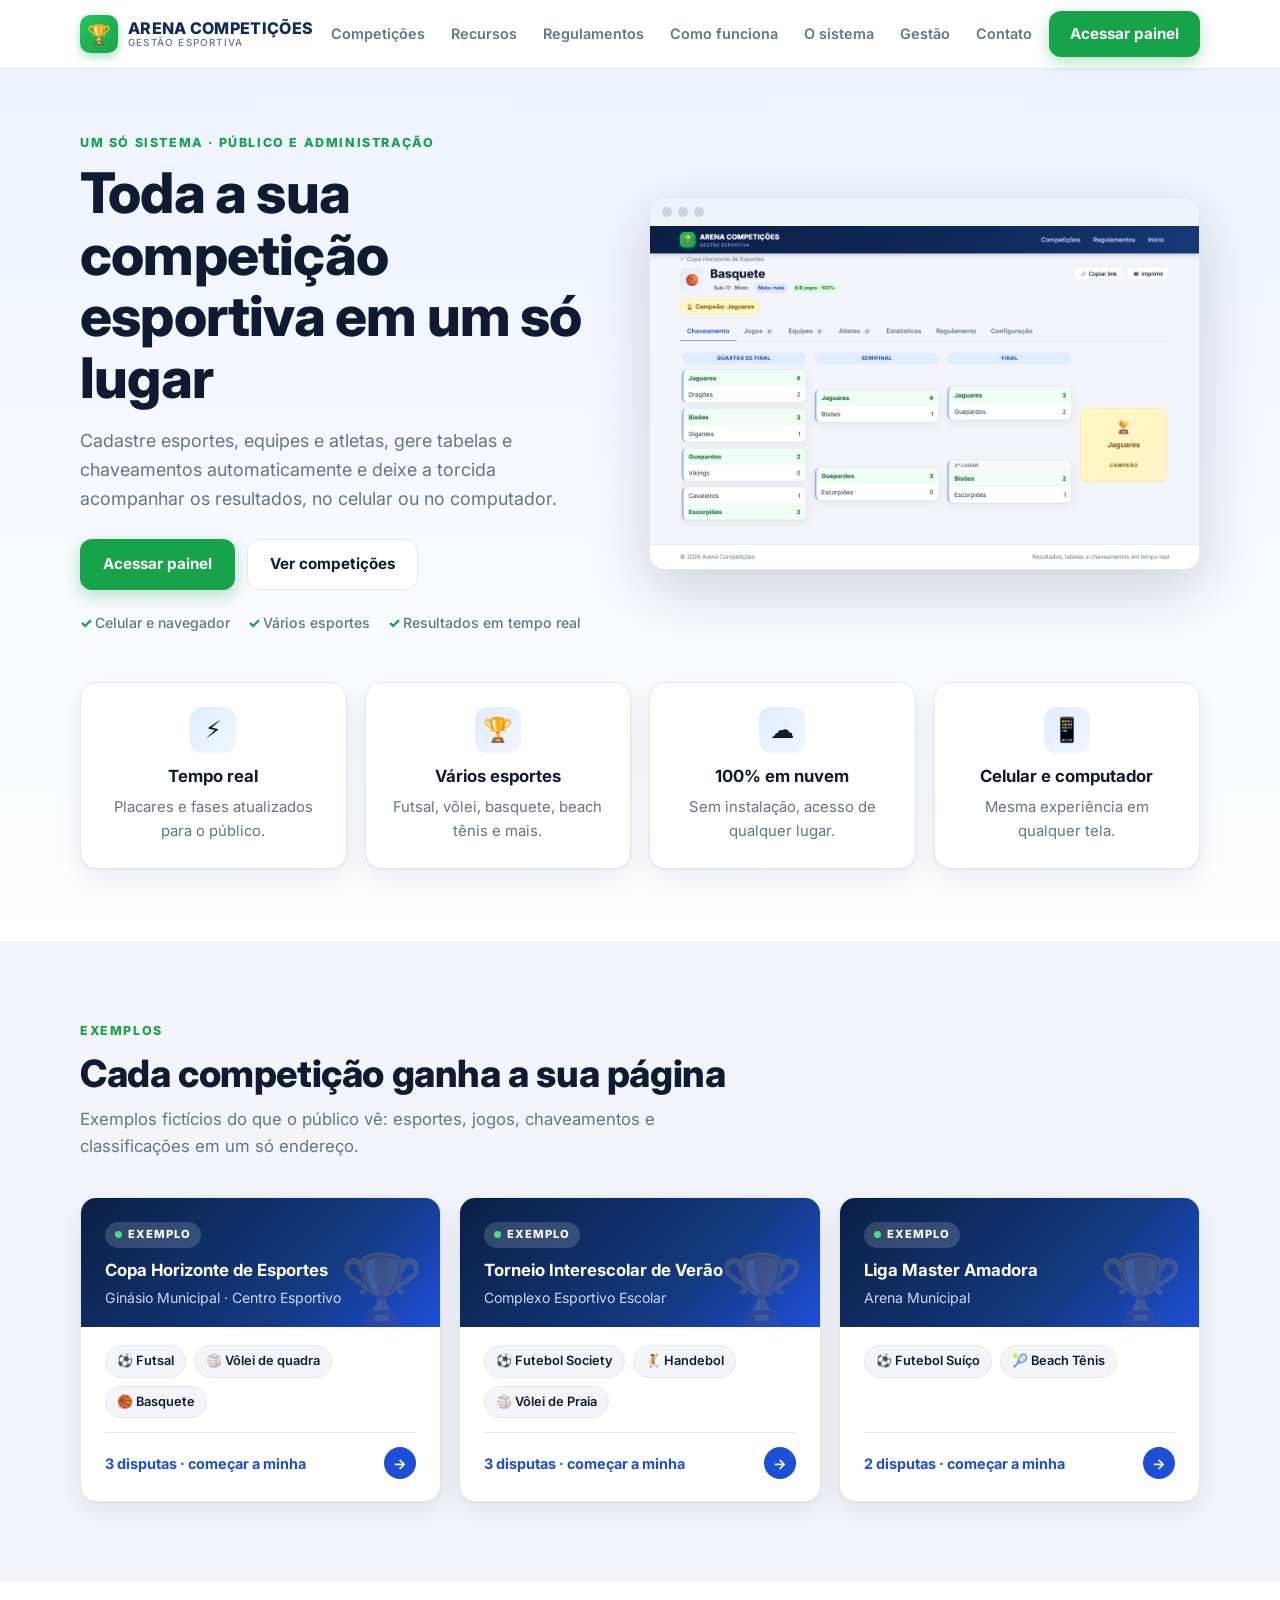
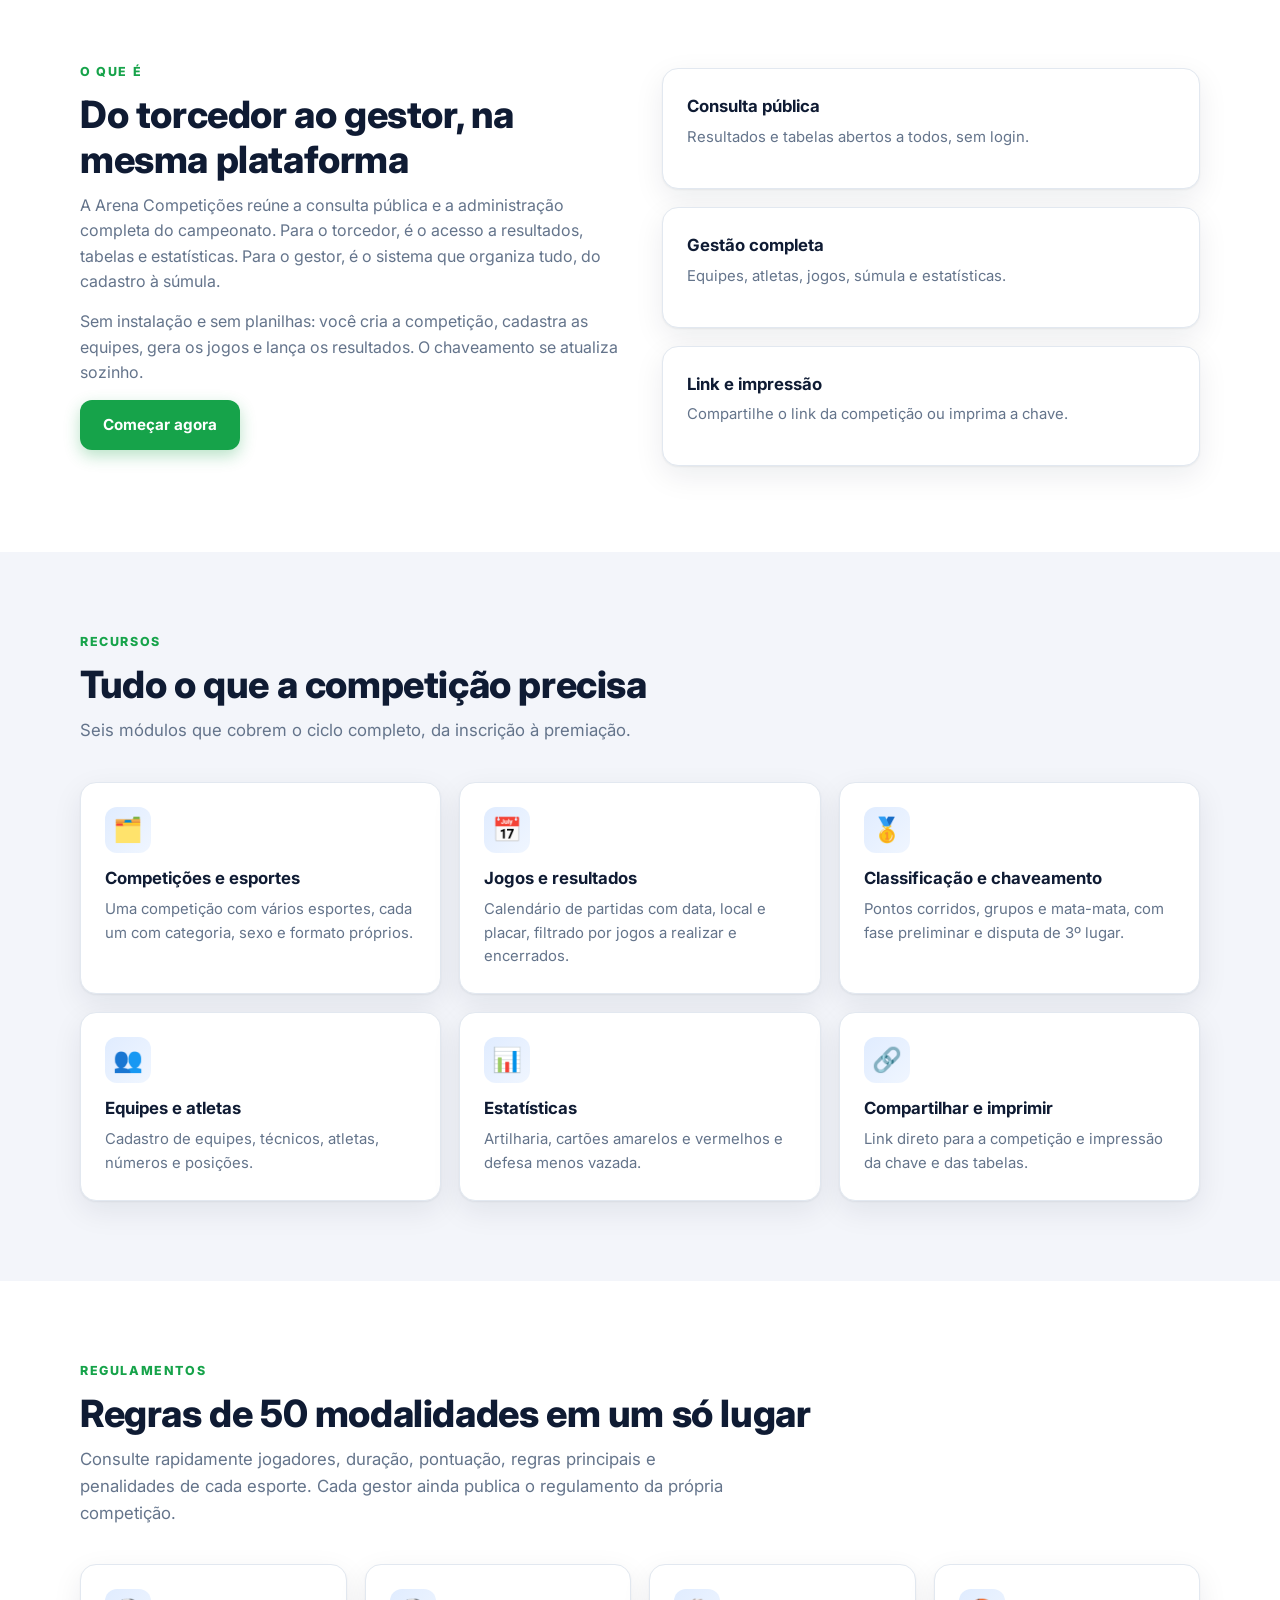
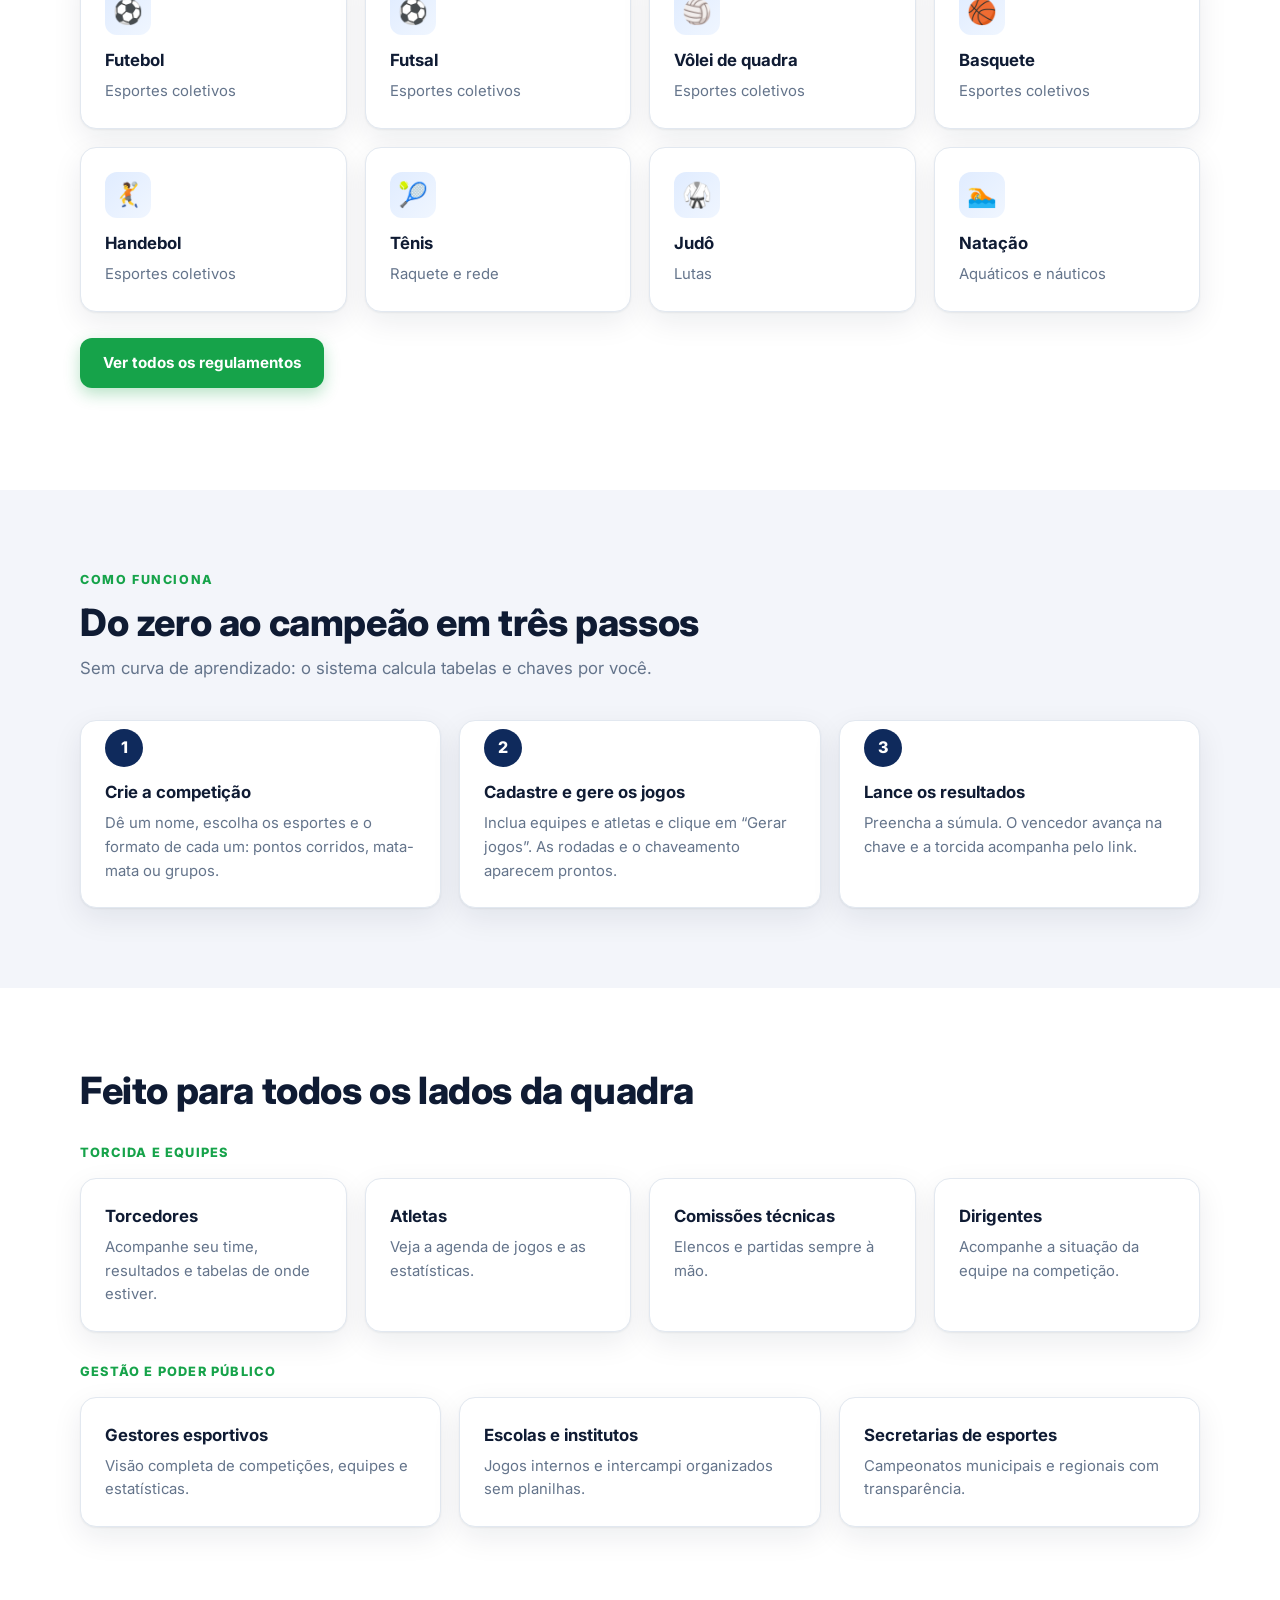
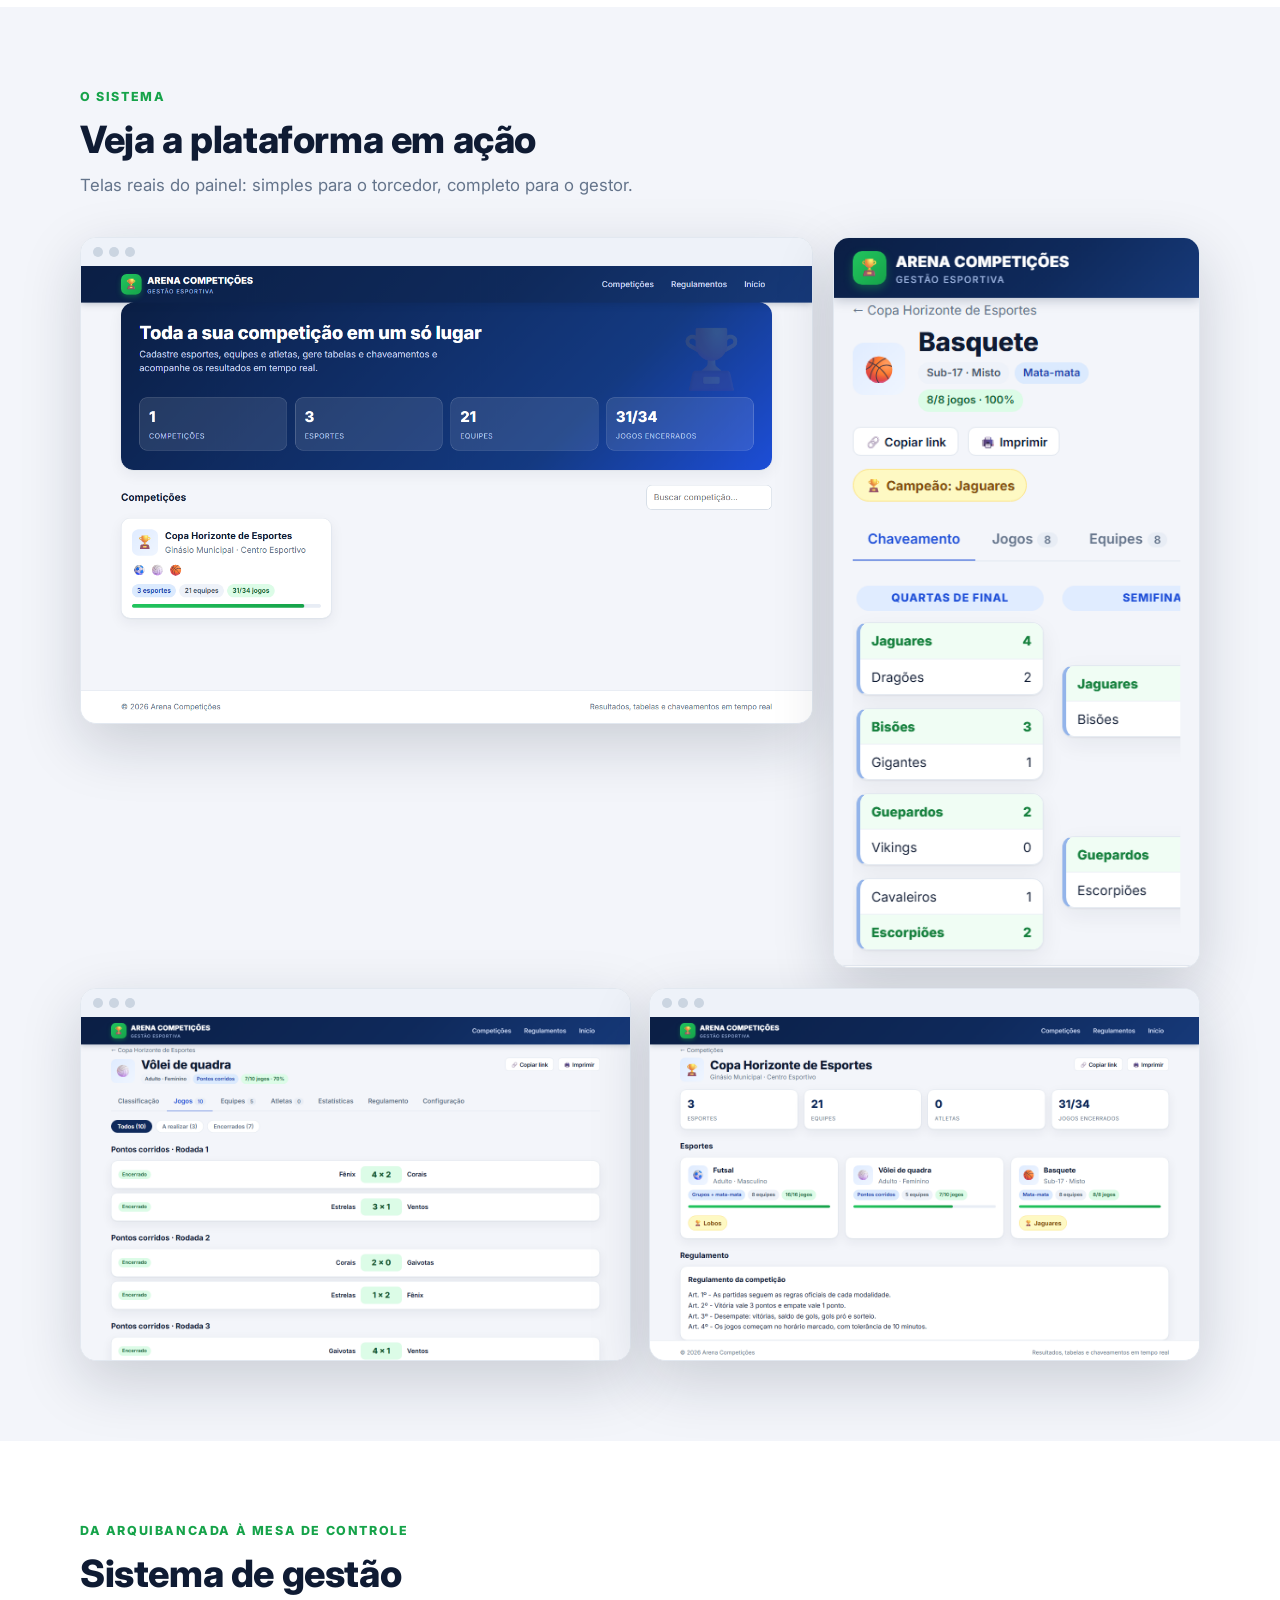
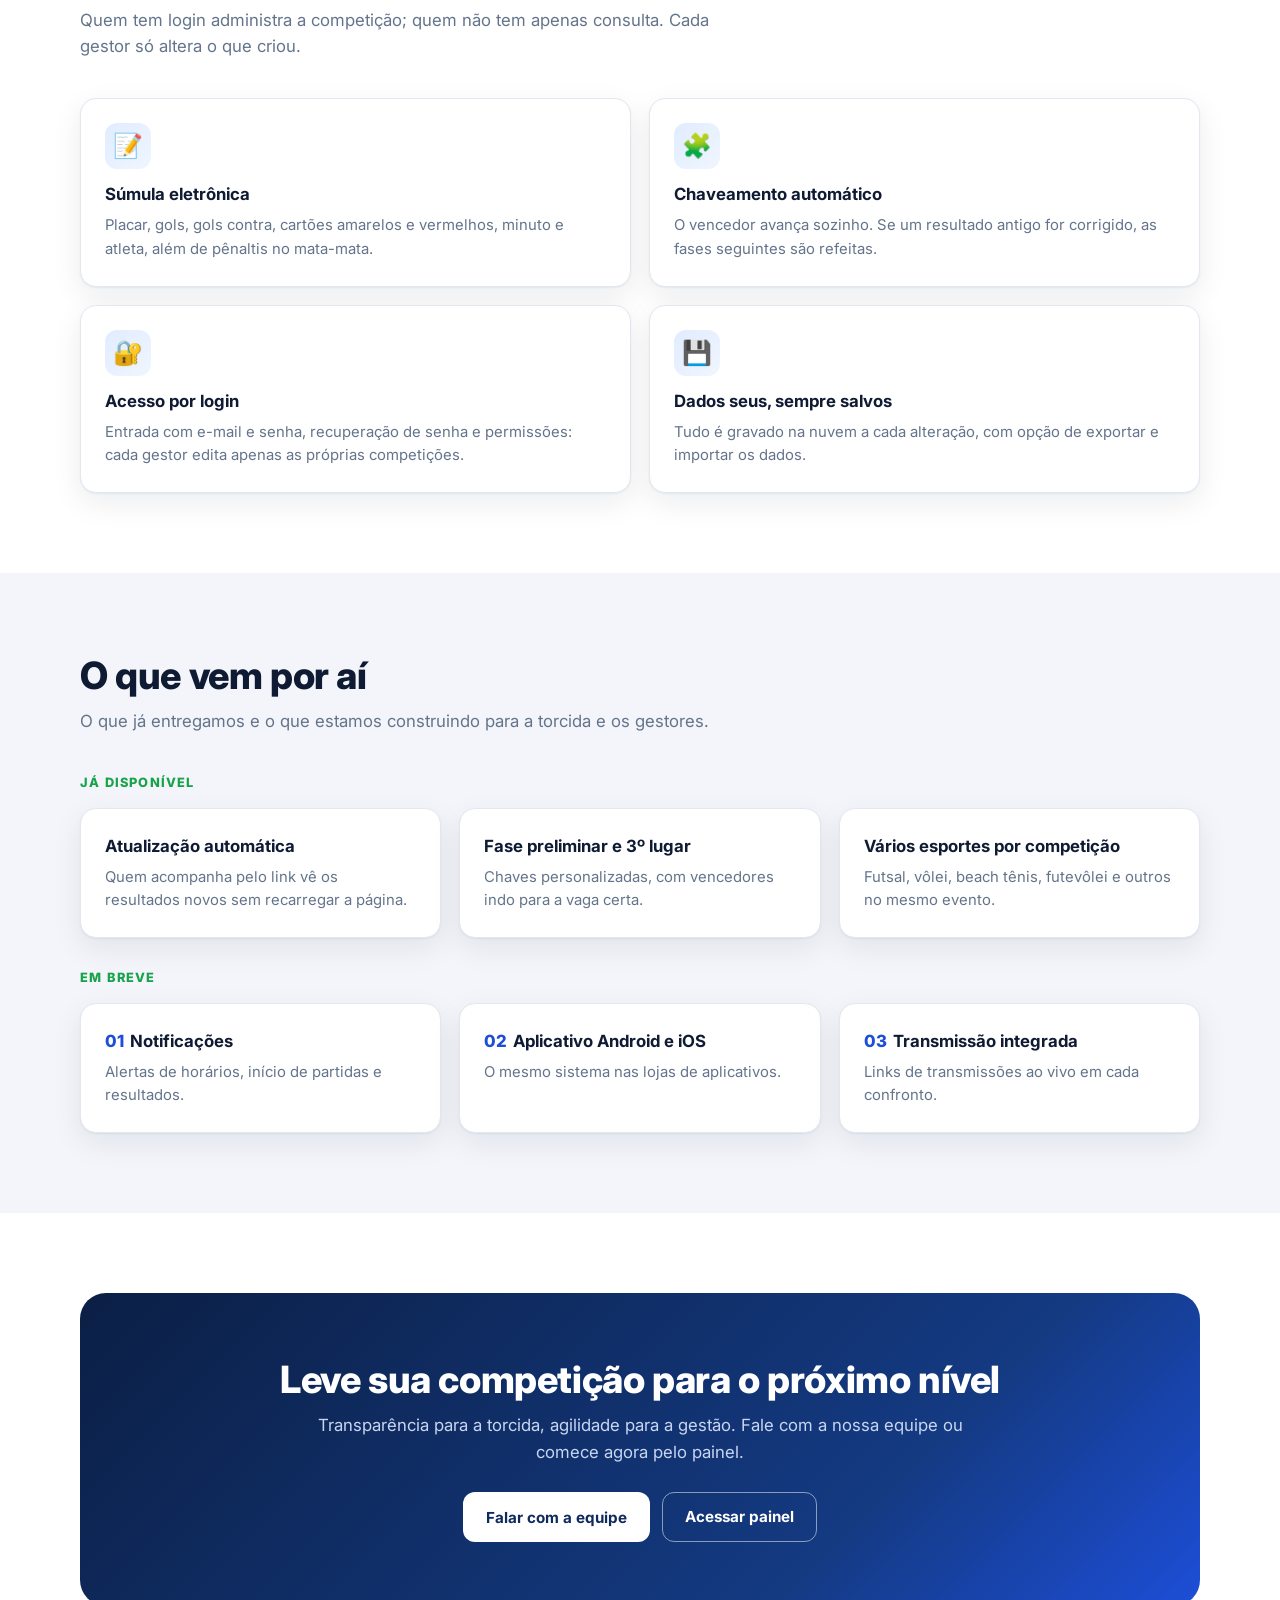
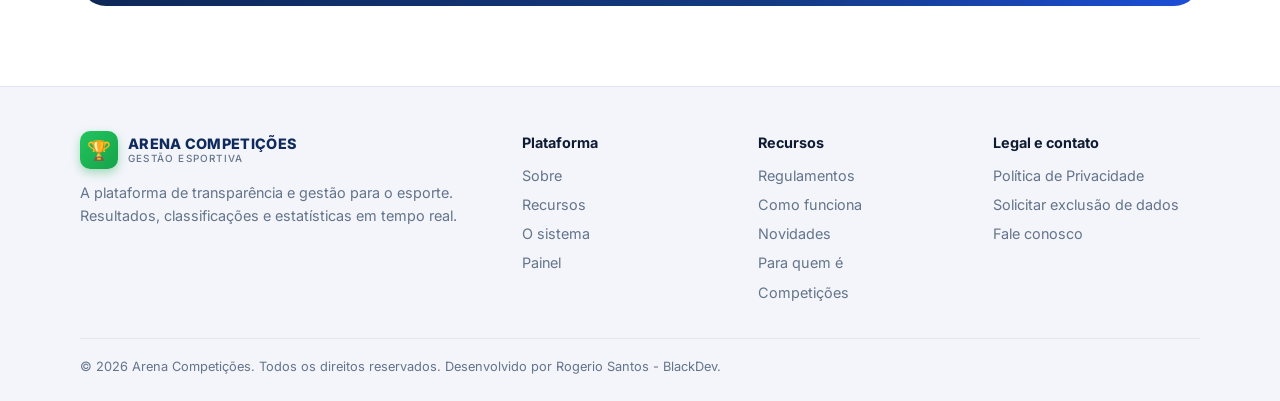
==== commit 6c6e739e: "fix: botão Instalar app sai do menu e vira um destaque explicativo no início da página Co-Authored-B" ====
--- a/index.html
+++ b/index.html
@@ -25,7 +25,7 @@
 .logo i{font-style:normal;width:38px;height:38px;border-radius:10px;background:linear-gradient(135deg,#22c55e,#16a34a);display:grid;place-items:center;font-size:1.2rem;box-shadow:0 4px 10px rgba(22,163,74,.35)}
 .logo small{display:block;font-size:.62rem;font-weight:500;color:var(--mut);letter-spacing:1.2px;text-transform:uppercase}
 nav ul{display:flex;gap:2px;list-style:none;font-size:.9rem;font-weight:600;color:var(--mut)}
-nav a{position:relative;display:block;padding:9px 10px;border-radius:10px;white-space:nowrap;transition:color .15s,background .15s}
+nav a{position:relative;display:block;padding:9px 12px;border-radius:10px;white-space:nowrap;transition:color .15s,background .15s}
 nav a:hover{background:var(--soft);color:var(--ink)}
 nav a::after{content:"";position:absolute;left:12px;right:12px;bottom:3px;height:2px;border-radius:2px;background:var(--pri);transform:scaleX(0);transition:transform .2s}
 nav a.on{color:var(--brand)}nav a.on::after{transform:scaleX(1)}
@@ -59,6 +59,10 @@
 .sub{color:var(--mut);max-width:660px;margin-bottom:38px;font-size:1.05rem}
 .hero{background:linear-gradient(180deg,#eef3ff,#fff);padding:64px 0 72px}
 .hero-g{display:grid;grid-template-columns:1fr 1.05fr;gap:44px;align-items:center}
+.app-box{display:flex;align-items:center;gap:14px;margin-top:22px;padding:14px 16px;border:1px solid var(--line);border-radius:14px;background:#fff;box-shadow:0 6px 18px rgba(15,27,51,.07);max-width:540px}
+.app-box+.tags{margin-top:20px}
+.app-box .app-ico{font-size:1.8rem}.app-box b{display:block;margin-bottom:2px}.app-box p{margin:0;color:var(--mut);font-size:.88rem;line-height:1.4}
+@media(max-width:560px){.app-box{flex-direction:column;align-items:flex-start}.app-box .btn{width:100%;justify-content:center}}
 .hero p.lead{color:var(--mut);font-size:1.12rem;margin-bottom:26px;max-width:540px}
 .actions{display:flex;gap:12px;flex-wrap:wrap;margin-bottom:22px}
 .tags{display:flex;gap:18px;flex-wrap:wrap;color:var(--mut);font-size:.88rem;font-weight:500}
@@ -101,7 +105,7 @@
 .close{float:right;background:none;border:0;color:var(--mut);font-size:1.6rem;cursor:pointer}
 .msg{font-size:.9rem;border-radius:10px;padding:10px 12px}
 .msg.ok{background:#f0fdf4;color:#14532d;border:1px solid #bbf7d0}.msg.err{background:#fef2f2;color:#7f1d1d;border:1px solid #fecaca}
-@media(max-width:1200px){
+@media(max-width:1060px){
  .nav>nav{flex:none;margin-left:auto}
  .menu-btn{display:block}
  nav ul{display:none;position:absolute;top:68px;left:0;right:0;background:#fff;flex-direction:column;gap:2px;padding:12px 20px 18px;border-bottom:1px solid var(--line);box-shadow:0 18px 30px rgba(15,27,51,.12)}
@@ -128,11 +132,9 @@
    <ul id="menu">
     <li><a href="app.html">Competições</a></li><li><a href="#recursos">Recursos</a></li><li><a href="regulamentos.html">Regulamentos</a></li><li><a href="#como">Como funciona</a></li>
     <li><a href="#galeria">O sistema</a></li><li><a href="#gestao">Gestão</a></li><li><a href="#contato">Contato</a></li>
-    <li class="so-mob" data-instalar style="display:none"><a href="app.html">📲 Instalar app</a></li>
     <li class="so-mob"><a href="app.html">Acessar painel</a></li>
    </ul>
   </nav>
-  <button class="btn btn-o" data-instalar style="display:none;padding:9px 12px" title="Instalar como aplicativo" aria-label="Instalar app">📲</button>
   <a class="btn btn-p" href="app.html">Acessar painel</a>
  </div>
 </header>
@@ -144,6 +146,7 @@
    <h1>Toda a sua competição esportiva em um só lugar</h1>
    <p class="lead">Cadastre esportes, equipes e atletas, gere tabelas e chaveamentos automaticamente e deixe a torcida acompanhar os resultados, no celular ou no computador.</p>
    <div class="actions"><a class="btn btn-p" href="app.html">Acessar painel</a><a class="btn btn-o" href="app.html">Ver competições</a></div>
+   <div class="app-box" data-instalar style="display:none"><span class="app-ico">📲</span><div><b>Use como aplicativo</b><p>Instale a Arena no celular ou no computador: abre em tela cheia, com ícone próprio, e você acompanha os resultados com um toque.</p></div><button class="btn btn-p" data-instalar-acao>Instalar app</button></div>
    <div class="tags"><span>Celular e navegador</span><span>Vários esportes</span><span>Resultados em tempo real</span></div>
   </div>
   <div class="frame"><div class="dots"><b></b><b></b><b></b></div><img src="img/print-chave.png" alt="Chaveamento de uma competição no painel" width="1280" height="800"></div>
